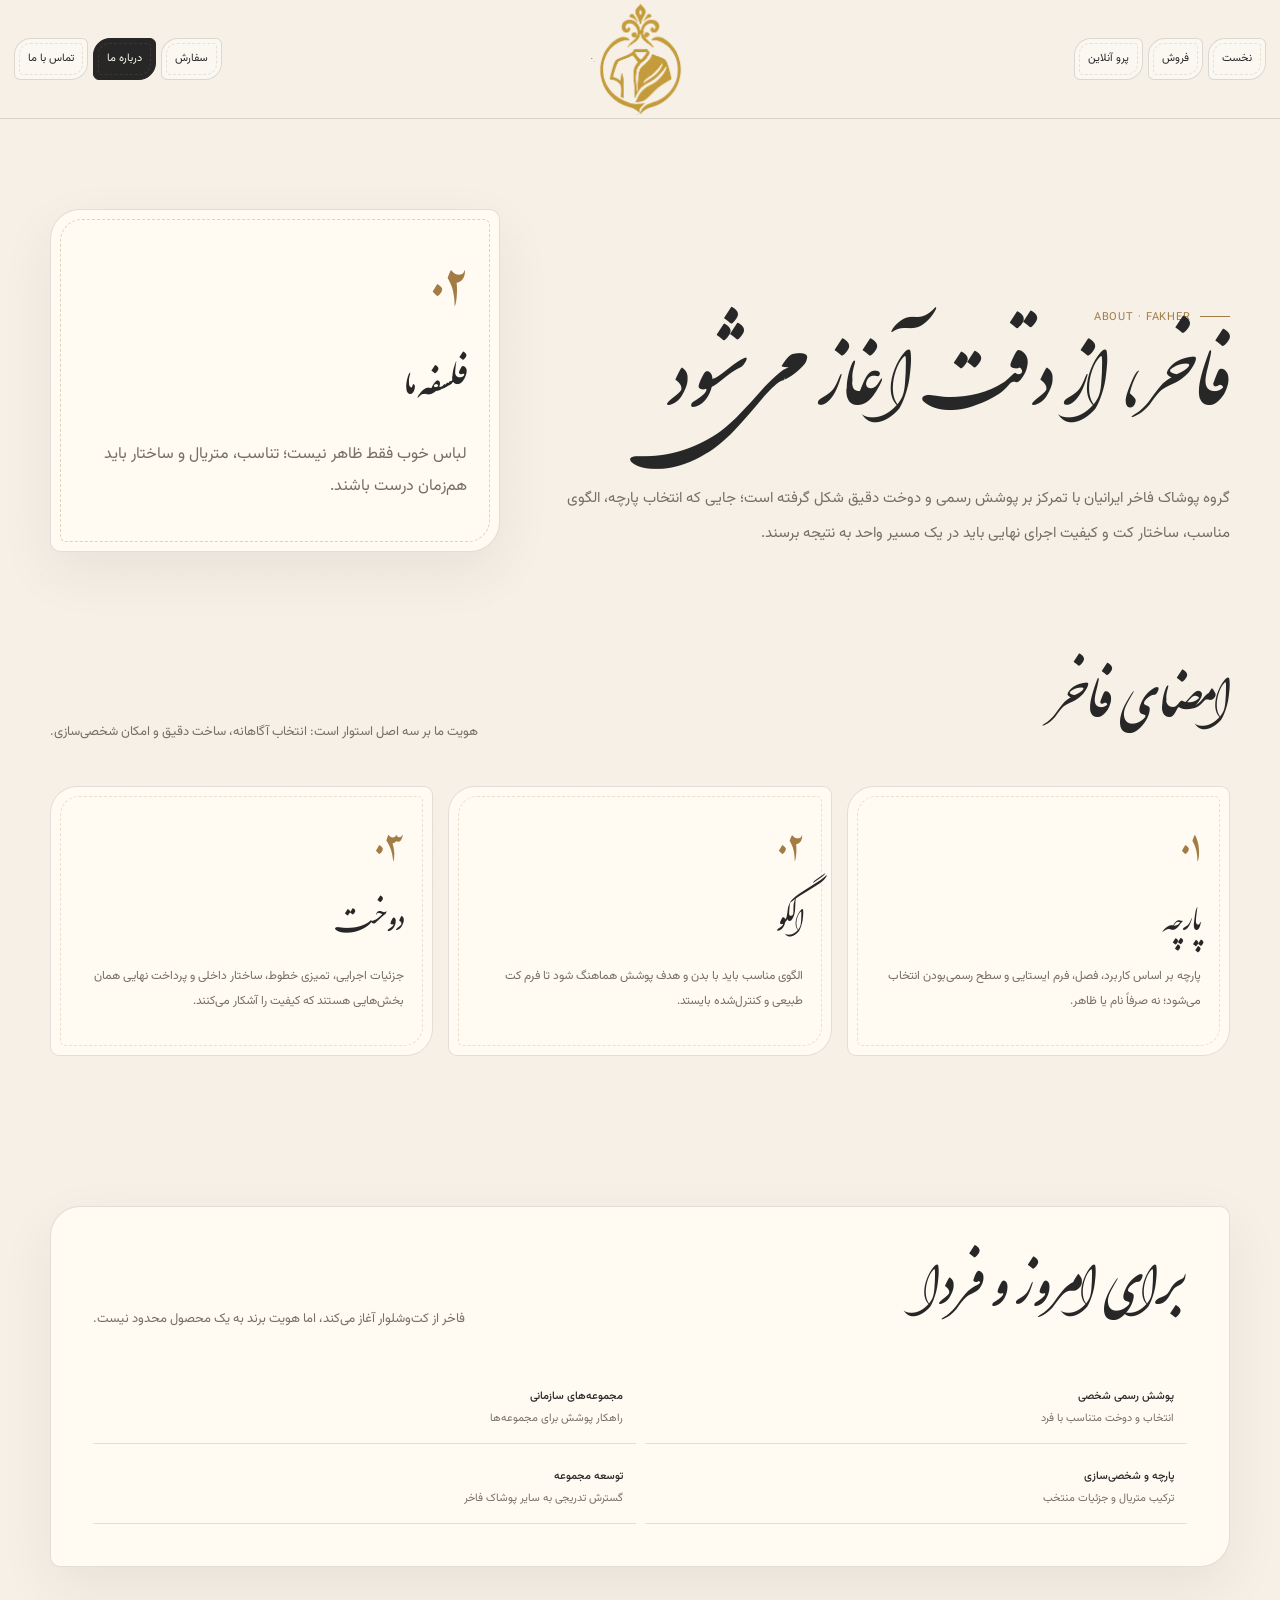
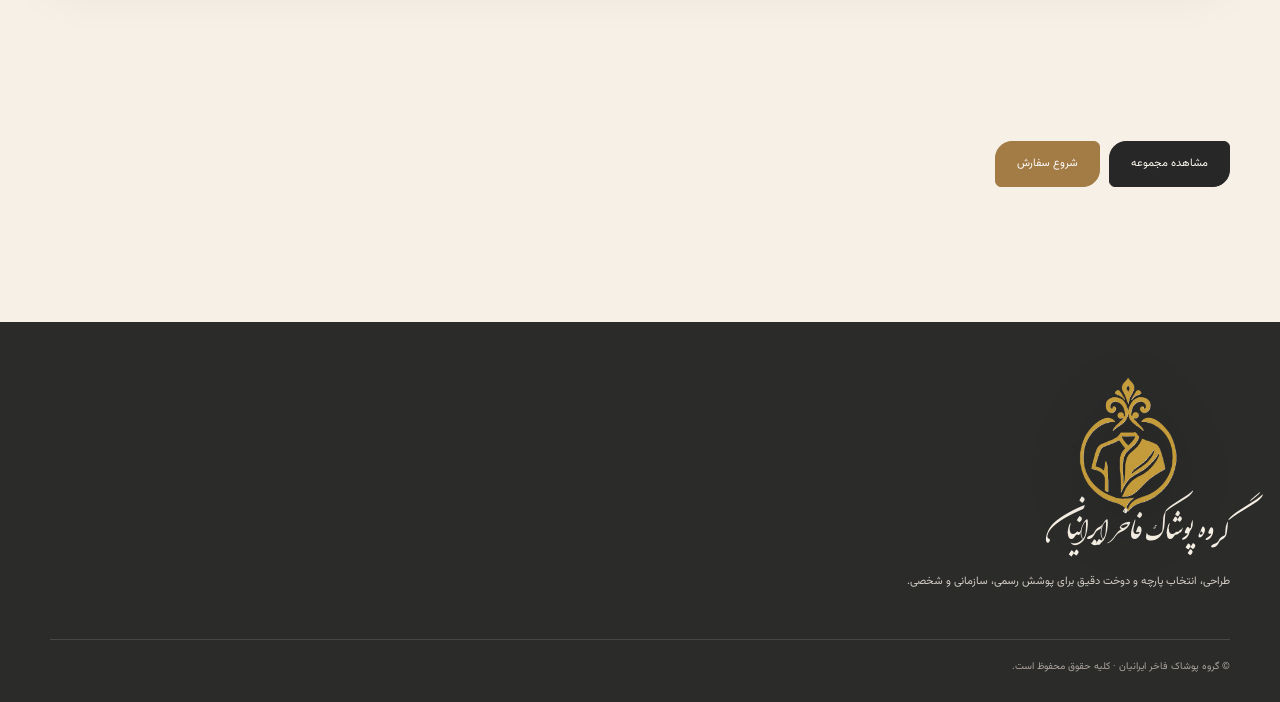
==== pages/about.html @ 5589934a "Add mobile side navigation and simplify about footer" ====
<!doctype html><html lang="fa" dir="rtl"><head><meta charset="utf-8"><meta name="viewport" content="width=device-width,initial-scale=1"><title>درباره ما | گروه پوشاک فاخر ایرانیان</title><link rel="icon" href="../assets/images/logo.png"><link rel="stylesheet" href="../assets/css/site.css"><link rel="stylesheet" href="../assets/css/mobile-nav.css"></head><body><div class="page"><header class="header"><div class="header-inner"><nav class="nav right"><a href="../index.html">نخست</a><a href="sales.html">فروش</a><a href="virtual-fitting.html">پرو آنلاین</a></nav><a class="brand" href="../index.html"><img src="../assets/images/logo.png" alt="گروه پوشاک فاخر ایرانیان"></a><nav class="nav left"><a href="order.html">سفارش</a><a class="active" href="about.html">درباره ما</a><a href="contact.html">تماس با ما</a></nav><button class="mobile-trigger" onclick="toggleDrawer()" aria-label="منوی موبایل" aria-expanded="false"></button></div></header><div class="drawer-backdrop" id="drawerBackdrop" onclick="toggleDrawer(false)"></div><aside class="mobile-drawer" id="mobileDrawer" aria-label="منوی موبایل"><button class="drawer-close" onclick="toggleDrawer(false)" aria-label="بستن">×</button><img class="mobile-drawer-logo" src="../assets/images/logo.png" alt="فاخر"><nav><a href="../index.html">نخست</a><a href="sales.html">فروش</a><a href="virtual-fitting.html">پرو آنلاین</a><a href="order.html">سفارش</a><a class="active" href="about.html">درباره ما</a><a href="contact.html">تماس با ما</a></nav></aside><main class="main"><section class="page-hero"><div><div class="eyebrow">ABOUT · FAKHER</div><h1>فاخر، از دقت آغاز می‌شود</h1><p class="lead">گروه پوشاک فاخر ایرانیان با تمرکز بر پوشش رسمی و دوخت دقیق شکل گرفته است؛ جایی که انتخاب پارچه، الگوی مناسب، ساختار کت و کیفیت اجرای نهایی باید در یک مسیر واحد به نتیجه برسند.</p></div><div class="panel seam" style="padding:32px"><span class="num" style="font-size:58px">۰۲</span><h2 style="font-size:43px">فلسفه ما</h2><p class="muted">لباس خوب فقط ظاهر نیست؛ تناسب، متریال و ساختار باید هم‌زمان درست باشند.</p></div></section><section class="section"><div class="section-head"><h2>امضای فاخر</h2><p>هویت ما بر سه اصل استوار است: انتخاب آگاهانه، ساخت دقیق و امکان شخصی‌سازی.</p></div><div class="grid cards-3"><article class="card"><span class="num">۰۱</span><h3>پارچه</h3><p>پارچه بر اساس کاربرد، فصل، فرم ایستایی و سطح رسمی‌بودن انتخاب می‌شود؛ نه صرفاً نام یا ظاهر.</p></article><article class="card"><span class="num">۰۲</span><h3>الگو</h3><p>الگوی مناسب باید با بدن و هدف پوشش هماهنگ شود تا فرم کت طبیعی و کنترل‌شده بایستد.</p></article><article class="card"><span class="num">۰۳</span><h3>دوخت</h3><p>جزئیات اجرایی، تمیزی خطوط، ساختار داخلی و پرداخت نهایی همان بخش‌هایی هستند که کیفیت را آشکار می‌کنند.</p></article></div></section><section class="section"><div class="panel" style="padding:42px"><div class="section-head"><h2>برای امروز و فردا</h2><p>فاخر از کت‌وشلوار آغاز می‌کند، اما هویت برند به یک محصول محدود نیست.</p></div><div class="check"><div><b>پوشش رسمی شخصی</b><br><span class="muted">انتخاب و دوخت متناسب با فرد</span></div><div><b>مجموعه‌های سازمانی</b><br><span class="muted">راهکار پوشش برای مجموعه‌ها</span></div><div><b>پارچه و شخصی‌سازی</b><br><span class="muted">ترکیب متریال و جزئیات منتخب</span></div><div><b>توسعه مجموعه</b><br><span class="muted">گسترش تدریجی به سایر پوشاک فاخر</span></div></div></div></section><section class="section"><div class="actions"><a class="btn dark" href="sales.html">مشاهده مجموعه</a><a class="btn gold" href="order.html">شروع سفارش</a></div></section></main><footer class="footer"><div class="footer-grid"><div><img src="../assets/images/logo.png" alt="فاخر"><h3>گروه پوشاک فاخر ایرانیان</h3><p>طراحی، انتخاب پارچه و دوخت دقیق برای پوشش رسمی، سازمانی و شخصی.</p></div></div><div class="footer-bottom">© گروه پوشاک فاخر ایرانیان · کلیه حقوق محفوظ است.</div></footer></div><script>function toggleDrawer(force){const d=document.getElementById('mobileDrawer'),b=document.getElementById('drawerBackdrop'),t=document.querySelector('.mobile-trigger');const open=force===undefined?!d.classList.contains('open'):force;d.classList.toggle('open',open);b.classList.toggle('open',open);document.body.classList.toggle('drawer-open',open);t.setAttribute('aria-expanded',open?'true':'false')}</script></body></html>
---- assets/css/site.css ----
@font-face{font-family:Vazir;src:url('../fonts/Vazirmatn-Regular.woff2') format('woff2');font-weight:400;font-display:swap}@font-face{font-family:Vazir;src:url('../fonts/Vazirmatn-Medium.woff2') format('woff2');font-weight:500;font-display:swap}@font-face{font-family:Vazir;src:url('../fonts/Vazirmatn-Bold.woff2') format('woff2');font-weight:700;font-display:swap}@font-face{font-family:Shekasteh;src:url('../fonts/shekasteh v2.001.woff') format('woff');font-weight:400;font-display:swap}@font-face{font-family:Nastaliq;src:url('../fonts/irannastaliq.woff') format('woff');font-weight:400;font-display:swap}:root{--paper:#f6f0e6;--paper2:#fffaf2;--ink:#272727;--muted:#756f66;--gold:#a37b45;--line:#27272722;--dark:#2b2b2a;--shadow:0 20px 55px #27272712}*{box-sizing:border-box}html{scroll-behavior:smooth}body{margin:0;background:var(--paper);color:var(--ink);font-family:Vazir,Tahoma,sans-serif;line-height:2;overflow-x:hidden}a{text-decoration:none;color:inherit}button,input,select,textarea{font:inherit}button{cursor:pointer}img{max-width:100%;display:block}.page{min-height:100vh;position:relative}.page:before{content:'';position:fixed;inset:0;pointer-events:none;opacity:.3;background-image:radial-gradient(#a37b4518 1px,transparent 1px);background-size:28px 28px}.num{font-family:Nastaliq,serif;color:var(--gold);font-weight:400}.script,h1,h2,h3{font-family:Shekasteh,cursive;font-weight:400;line-height:1.5;margin:0}.header{position:sticky;top:0;z-index:50;background:#f6f0e6ed;backdrop-filter:blur(16px);border-bottom:1px solid var(--line)}.header-inner{width:min(1260px,calc(100% - 28px));min-height:118px;margin:auto;display:grid;grid-template-columns:1fr 180px 1fr;align-items:center;gap:14px}.brand{width:180px;height:112px;display:grid;place-items:center;justify-self:center}.brand img{width:182px;height:112px;object-fit:contain}.nav{display:flex;gap:5px;align-items:center}.nav.right{justify-content:flex-start}.nav.left{justify-content:flex-end}.nav a{position:relative;padding:9px 13px;border:1px solid #27272725;border-radius:17px 6px 17px 6px;background:#fff7;font-size:11px;white-space:nowrap;transition:.25s}.nav a:before{content:'';position:absolute;inset:4px;border:1px dashed #a37b4530;border-radius:11px 4px 11px 4px;pointer-events:none}.nav a:hover,.nav a.active{background:var(--ink);color:#fffaf2;border-color:var(--ink)}.mobile-trigger{display:none}.main{width:min(1180px,calc(100% - 32px));margin:auto}.page-hero{padding:90px 0 55px;display:grid;grid-template-columns:1.2fr .8fr;gap:55px;align-items:end}.page-hero h1{font-size:clamp(58px,7vw,96px)}.lead{max-width:760px;color:var(--muted);font-size:15px;line-height:2.35;margin:18px 0 0}.eyebrow{font-size:11px;color:var(--gold);letter-spacing:.08em}.eyebrow:before{content:'';display:inline-block;width:30px;border-top:1px solid var(--gold);vertical-align:middle;margin-left:9px}.panel{background:var(--paper2);border:1px solid var(--line);border-radius:30px 10px 30px 10px;box-shadow:var(--shadow)}.seam{position:relative}.seam:after{content:'';position:absolute;inset:9px;border:1px dashed #a37b4550;border-radius:22px 6px 22px 6px;pointer-events:none}.section{padding:55px 0 95px}.section-head{display:flex;justify-content:space-between;align-items:end;gap:30px;margin-bottom:28px}.section-head h2{font-size:clamp(48px,5vw,70px)}.section-head p{max-width:560px;color:var(--muted);font-size:13px}.btn{display:inline-flex;align-items:center;justify-content:center;min-height:46px;padding:0 21px;border:1px solid var(--ink);border-radius:17px 6px 17px 6px;font-size:11px;transition:.25s}.btn:hover{transform:translateY(-2px)}.btn.dark{background:var(--ink);color:#fffaf2}.btn.gold{background:var(--gold);border-color:var(--gold);color:#fff}.actions{display:flex;gap:9px;flex-wrap:wrap;margin-top:24px}.grid{display:grid;gap:15px}.cards-3{grid-template-columns:repeat(3,1fr)}.cards-4{grid-template-columns:repeat(4,1fr)}.card{padding:28px;background:var(--paper2);border:1px solid var(--line);border-radius:27px 9px 27px 9px;position:relative}.card:after{content:'';position:absolute;inset:9px;border:1px dashed #a37b4535;border-radius:19px 5px 19px 5px;pointer-events:none}.card>*{position:relative;z-index:1}.card .num{font-size:42px}.card h3{font-size:34px;margin:2px 0 8px}.card p{font-size:12px;color:var(--muted);line-height:2.15}.price{font-family:Nastaliq,serif;color:var(--gold);font-size:29px}.product-visual{height:260px;border-radius:25px 8px 25px 8px;background:linear-gradient(145deg,#3d3e3d,#191a1a 58%,#696057);position:relative;overflow:hidden;margin-bottom:18px}.product-visual:before{content:'';position:absolute;width:48%;height:76%;left:25%;top:10%;background:linear-gradient(145deg,#232425,#575757);clip-path:polygon(24% 0,76% 0,100% 23%,82% 100%,18% 100%,0 23%);box-shadow:18px 20px 30px #0004}.product-visual:after{content:'FAKHER';position:absolute;left:0;right:0;bottom:18px;text-align:center;color:#c6a87880;font-size:10px;letter-spacing:.35em}.product-tag{font-size:10px;color:var(--gold);margin-bottom:4px}.split{display:grid;grid-template-columns:1fr 1fr;gap:18px}.form{padding:30px}.field{display:flex;flex-direction:column;gap:6px;margin-bottom:14px}.field label{font-size:11px;color:var(--muted)}.field input,.field select,.field textarea{width:100%;padding:12px 14px;border:1px solid var(--line);background:#fffaf2;border-radius:14px 5px 14px 5px;outline:0}.field textarea{min-height:120px;resize:vertical}.result{padding:30px;min-height:300px;display:flex;align-items:center;justify-content:center;text-align:center;background:#e9dfd0}.notice{font-size:11px;color:var(--muted);padding:15px 17px;border-right:2px solid var(--gold);background:#a37b450b}.footer{margin-top:40px;background:var(--dark);color:#f7f0e5;padding:55px 0 25px}.footer-grid{width:min(1180px,calc(100% - 32px));margin:auto;display:grid;grid-template-columns:1.2fr .8fr .9fr;gap:45px}.footer img{width:165px;height:108px;object-fit:contain}.footer h3{font-size:32px;margin:0 0 10px}.footer p,.footer a{font-size:11px;color:#d3cdc4}.footer-links{display:grid;grid-template-columns:1fr 1fr;gap:7px}.footer-bottom{width:min(1180px,calc(100% - 32px));margin:35px auto 0;padding-top:17px;border-top:1px solid #fff2;font-size:10px;color:#aaa39b}.muted{color:var(--muted)}.check{display:grid;grid-template-columns:repeat(2,1fr);gap:9px}.check div{padding:13px;border-bottom:1px solid var(--line);font-size:11px}.check b{font-weight:500}.hidden{display:none!important}@media(max-width:900px){.header-inner{grid-template-columns:1fr 150px 1fr;min-height:100px}.brand{width:150px;height:94px}.brand img{width:166px;height:102px}.nav a{padding:8px 9px;font-size:10px}.page-hero{grid-template-columns:1fr;gap:20px;padding-top:65px}.cards-4{grid-template-columns:repeat(2,1fr)}.footer-grid{grid-template-columns:1fr 1fr}.split{grid-template-columns:1fr}}@media(max-width:680px){.header-inner{display:flex;justify-content:center;min-height:92px;position:relative}.brand img{width:150px;height:94px}.nav{display:none}.mobile-trigger{display:grid;place-items:center;position:absolute;right:0;top:28px;width:42px;height:42px;border:1px solid var(--line);border-radius:14px;background:#fff8;font-size:18px}.page-hero h1{font-size:58px}.section{padding:35px 0 70px}.section-head{display:block}.section-head h2{margin-bottom:10px}.cards-3,.cards-4{grid-template-columns:1fr}.footer-grid{grid-template-columns:1fr;gap:28px}.footer-links{grid-template-columns:1fr 1fr}.actions .btn{flex:1}.main{width:min(100% - 22px,1180px)}}
---- assets/css/mobile-nav.css ----
@media(max-width:680px){.header-inner{min-height:92px}.mobile-trigger{display:grid!important;place-items:center;position:absolute;right:0;top:25px;width:44px;height:44px;border:1px solid #27272728;border-radius:15px;background:#fff9;color:#272727;font-size:0;z-index:70;box-shadow:0 8px 24px #27272712}.mobile-trigger:before{content:'☰';font-size:20px}.mobile-trigger[aria-expanded='true']:before{content:'×';font-size:25px}.mobile-drawer{display:flex;position:fixed;top:0;right:0;bottom:0;width:min(330px,88vw);z-index:100;transform:translateX(105%);transition:transform .35s ease;background:#f7f1e7f7;backdrop-filter:blur(22px);box-shadow:-18px 0 50px #27272725;padding:28px 22px;flex-direction:column;overflow:auto}.mobile-drawer.open{transform:translateX(0)}.mobile-drawer:before{content:'';position:absolute;inset:14px;border:1px solid #a37b4530;border-radius:26px 8px 26px 8px;pointer-events:none}.mobile-drawer-logo{width:145px;height:92px;object-fit:contain;margin:8px auto 22px;position:relative;z-index:1;filter:drop-shadow(0 12px 22px #27272718)}.mobile-drawer nav{display:grid;gap:8px;position:relative;z-index:1}.mobile-drawer nav a{display:flex;align-items:center;min-height:52px;padding:0 18px;border:1px solid #27272718;border-radius:17px 6px 17px 6px;background:#fff8;font-size:13px;transition:.25s}.mobile-drawer nav a:hover,.mobile-drawer nav a.active{background:#272727;color:#fffaf2;border-color:#272727}.drawer-close{align-self:flex-start;width:40px;height:40px;border:1px solid #27272720;border-radius:13px;background:#fff9;font-size:23px;position:relative;z-index:2}.drawer-backdrop{display:block;position:fixed;inset:0;background:#17171755;backdrop-filter:blur(2px);opacity:0;visibility:hidden;transition:.3s;z-index:90}.drawer-backdrop.open{opacity:1;visibility:visible}body.drawer-open{overflow:hidden}.footer{padding-bottom:22px}.footer-grid{grid-template-columns:1fr!important}.footer-grid>div:nth-child(n+2){display:none!important}.footer-grid>div:first-child{text-align:center}.footer-grid>div:first-child img{margin:0 auto 12px;width:190px;height:125px}.footer-grid>div:first-child h3{font-size:30px}.footer-grid>div:first-child p{max-width:430px;margin:0 auto}.footer-bottom{text-align:center;margin-top:24px}}
@media(min-width:681px){.mobile-drawer,.drawer-backdrop{display:none!important}}
.footer-grid>div:nth-child(n+2){display:none}.footer-grid{grid-template-columns:1fr 0 0}.footer-grid>div:first-child{max-width:620px}.footer-grid>div:first-child img{width:205px;height:135px;object-fit:contain;filter:drop-shadow(0 16px 30px #00000038);transition:transform .35s ease,filter .35s ease}.footer-grid>div:first-child img:hover{transform:translateY(-5px) scale(1.025);filter:drop-shadow(0 22px 38px #00000055)}
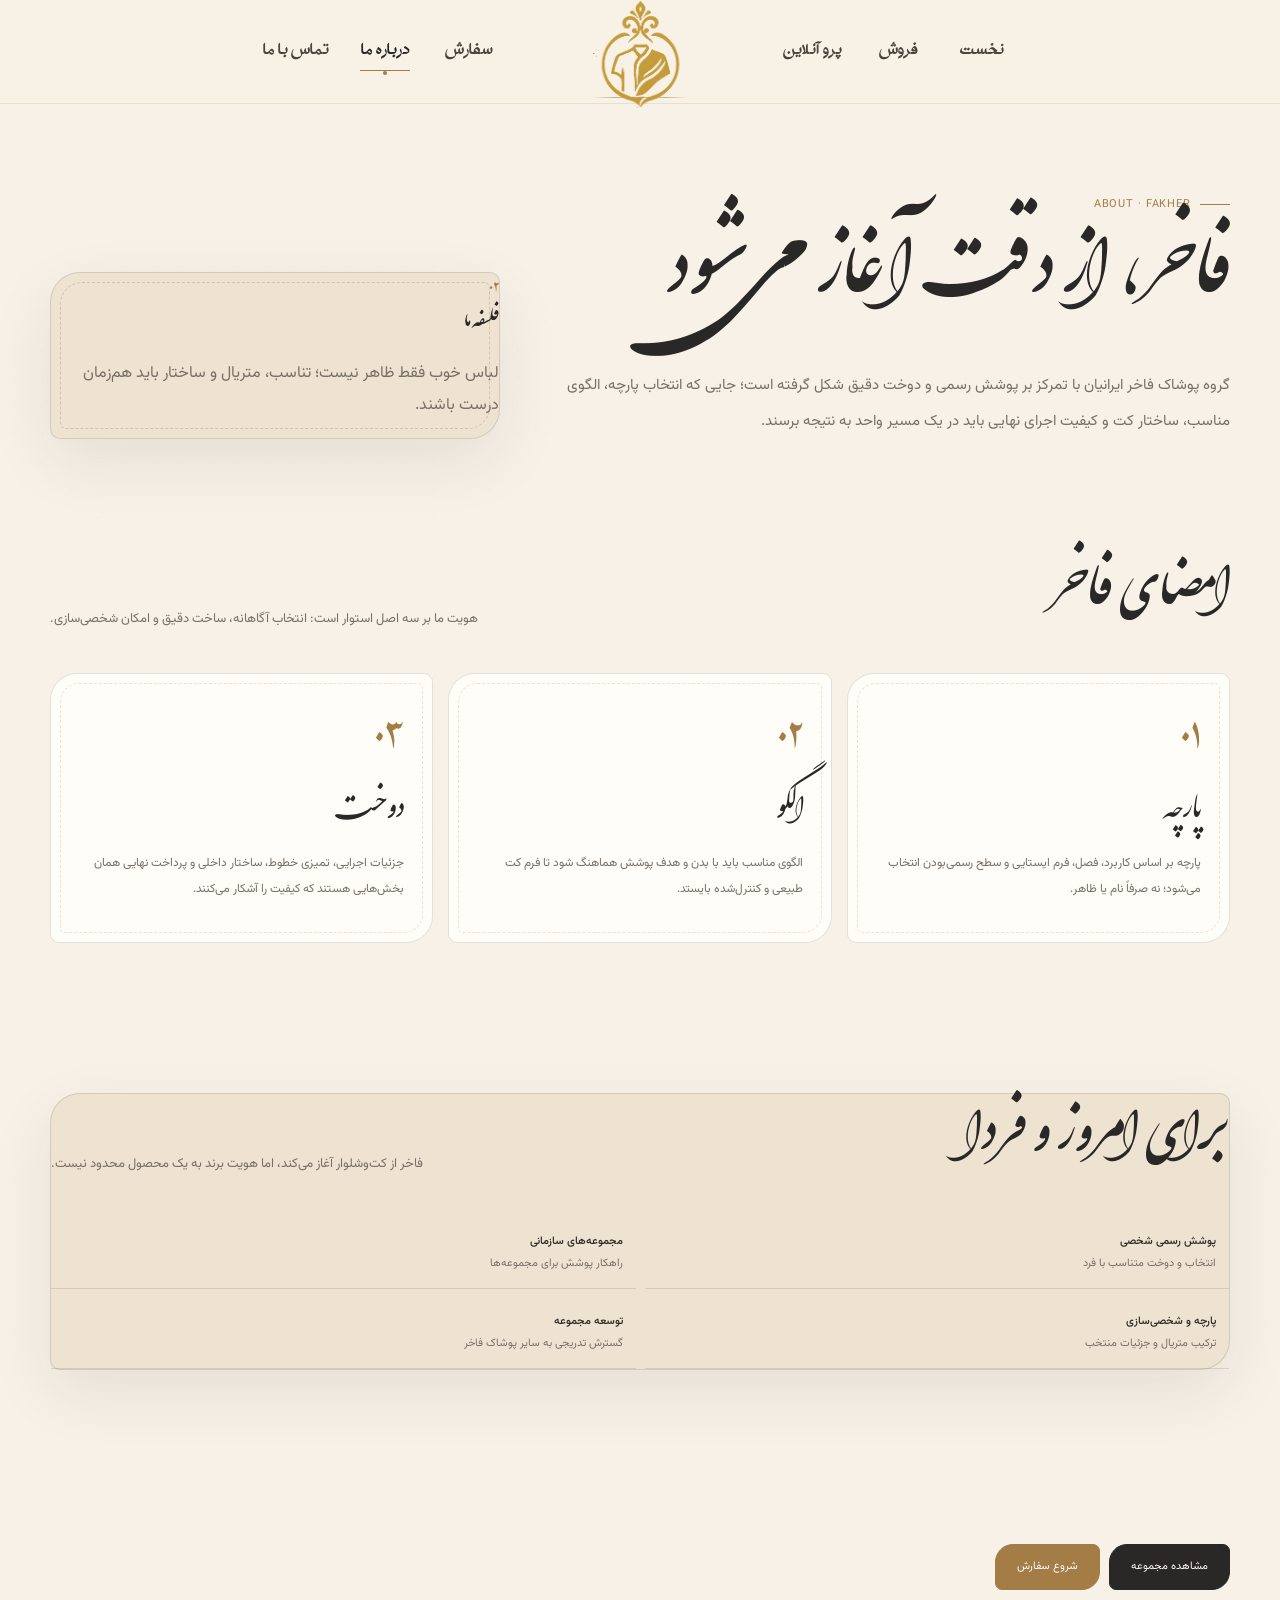
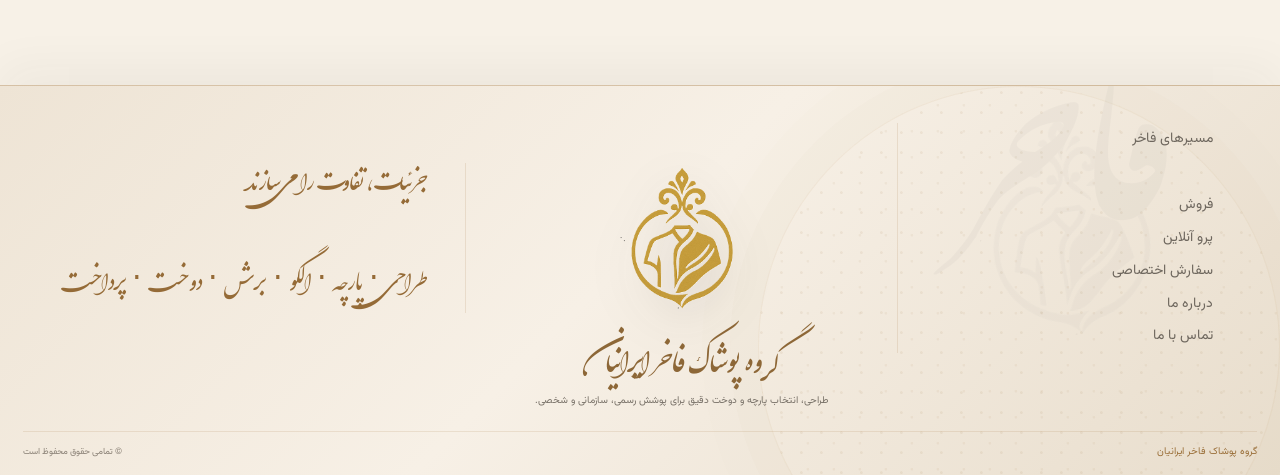
==== commit 8b9147a0: "Load centralized shared shell on about page" ====
--- a/pages/about.html
+++ b/pages/about.html
@@ -1 +1 @@
-<!doctype html><html lang="fa" dir="rtl"><head><meta charset="utf-8"><meta name="viewport" content="width=device-width,initial-scale=1"><title>درباره ما | گروه پوشاک فاخر ایرانیان</title><link rel="icon" href="../assets/images/logo.png"><link rel="stylesheet" href="../assets/css/site.css"><link rel="stylesheet" href="../assets/css/mobile-nav.css"></head><body><div class="page"><header class="header"><div class="header-inner"><nav class="nav right"><a href="../index.html">نخست</a><a href="sales.html">فروش</a><a href="virtual-fitting.html">پرو آنلاین</a></nav><a class="brand" href="../index.html"><img src="../assets/images/logo.png" alt="گروه پوشاک فاخر ایرانیان"></a><nav class="nav left"><a href="order.html">سفارش</a><a class="active" href="about.html">درباره ما</a><a href="contact.html">تماس با ما</a></nav><button class="mobile-trigger" onclick="toggleDrawer()" aria-label="منوی موبایل" aria-expanded="false"></button></div></header><div class="drawer-backdrop" id="drawerBackdrop" onclick="toggleDrawer(false)"></div><aside class="mobile-drawer" id="mobileDrawer" aria-label="منوی موبایل"><button class="drawer-close" onclick="toggleDrawer(false)" aria-label="بستن">×</button><img class="mobile-drawer-logo" src="../assets/images/logo.png" alt="فاخر"><nav><a href="../index.html">نخست</a><a href="sales.html">فروش</a><a href="virtual-fitting.html">پرو آنلاین</a><a href="order.html">سفارش</a><a class="active" href="about.html">درباره ما</a><a href="contact.html">تماس با ما</a></nav></aside><main class="main"><section class="page-hero"><div><div class="eyebrow">ABOUT · FAKHER</div><h1>فاخر، از دقت آغاز می‌شود</h1><p class="lead">گروه پوشاک فاخر ایرانیان با تمرکز بر پوشش رسمی و دوخت دقیق شکل گرفته است؛ جایی که انتخاب پارچه، الگوی مناسب، ساختار کت و کیفیت اجرای نهایی باید در یک مسیر واحد به نتیجه برسند.</p></div><div class="panel seam" style="padding:32px"><span class="num" style="font-size:58px">۰۲</span><h2 style="font-size:43px">فلسفه ما</h2><p class="muted">لباس خوب فقط ظاهر نیست؛ تناسب، متریال و ساختار باید هم‌زمان درست باشند.</p></div></section><section class="section"><div class="section-head"><h2>امضای فاخر</h2><p>هویت ما بر سه اصل استوار است: انتخاب آگاهانه، ساخت دقیق و امکان شخصی‌سازی.</p></div><div class="grid cards-3"><article class="card"><span class="num">۰۱</span><h3>پارچه</h3><p>پارچه بر اساس کاربرد، فصل، فرم ایستایی و سطح رسمی‌بودن انتخاب می‌شود؛ نه صرفاً نام یا ظاهر.</p></article><article class="card"><span class="num">۰۲</span><h3>الگو</h3><p>الگوی مناسب باید با بدن و هدف پوشش هماهنگ شود تا فرم کت طبیعی و کنترل‌شده بایستد.</p></article><article class="card"><span class="num">۰۳</span><h3>دوخت</h3><p>جزئیات اجرایی، تمیزی خطوط، ساختار داخلی و پرداخت نهایی همان بخش‌هایی هستند که کیفیت را آشکار می‌کنند.</p></article></div></section><section class="section"><div class="panel" style="padding:42px"><div class="section-head"><h2>برای امروز و فردا</h2><p>فاخر از کت‌وشلوار آغاز می‌کند، اما هویت برند به یک محصول محدود نیست.</p></div><div class="check"><div><b>پوشش رسمی شخصی</b><br><span class="muted">انتخاب و دوخت متناسب با فرد</span></div><div><b>مجموعه‌های سازمانی</b><br><span class="muted">راهکار پوشش برای مجموعه‌ها</span></div><div><b>پارچه و شخصی‌سازی</b><br><span class="muted">ترکیب متریال و جزئیات منتخب</span></div><div><b>توسعه مجموعه</b><br><span class="muted">گسترش تدریجی به سایر پوشاک فاخر</span></div></div></div></section><section class="section"><div class="actions"><a class="btn dark" href="sales.html">مشاهده مجموعه</a><a class="btn gold" href="order.html">شروع سفارش</a></div></section></main><footer class="footer"><div class="footer-grid"><div><img src="../assets/images/logo.png" alt="فاخر"><h3>گروه پوشاک فاخر ایرانیان</h3><p>طراحی، انتخاب پارچه و دوخت دقیق برای پوشش رسمی، سازمانی و شخصی.</p></div></div><div class="footer-bottom">© گروه پوشاک فاخر ایرانیان · کلیه حقوق محفوظ است.</div></footer></div><script>function toggleDrawer(force){const d=document.getElementById('mobileDrawer'),b=document.getElementById('drawerBackdrop'),t=document.querySelector('.mobile-trigger');const open=force===undefined?!d.classList.contains('open'):force;d.classList.toggle('open',open);b.classList.toggle('open',open);document.body.classList.toggle('drawer-open',open);t.setAttribute('aria-expanded',open?'true':'false')}</script></body></html>+<!doctype html><html lang="fa" dir="rtl"><head><meta charset="utf-8"><meta name="viewport" content="width=device-width,initial-scale=1"><title>درباره ما | گروه پوشاک فاخر ایرانیان</title><link rel="icon" href="../assets/images/logo.png"><link rel="stylesheet" href="../assets/css/site.css"><link rel="stylesheet" href="../assets/css/mobile-nav.css"></head><body><div class="page"><main class="main"><section class="page-hero"><div><div class="eyebrow">ABOUT · FAKHER</div><h1>فاخر، از دقت آغاز می‌شود</h1><p class="lead">گروه پوشاک فاخر ایرانیان با تمرکز بر پوشش رسمی و دوخت دقیق شکل گرفته است؛ جایی که انتخاب پارچه، الگوی مناسب، ساختار کت و کیفیت اجرای نهایی باید در یک مسیر واحد به نتیجه برسند.</p></div><div class="panel seam"><span class="num">۰۲</span><h2>فلسفه ما</h2><p class="muted">لباس خوب فقط ظاهر نیست؛ تناسب، متریال و ساختار باید هم‌زمان درست باشند.</p></div></section><section class="section"><div class="section-head"><h2>امضای فاخر</h2><p>هویت ما بر سه اصل استوار است: انتخاب آگاهانه، ساخت دقیق و امکان شخصی‌سازی.</p></div><div class="grid cards-3"><article class="card"><span class="num">۰۱</span><h3>پارچه</h3><p>پارچه بر اساس کاربرد، فصل، فرم ایستایی و سطح رسمی‌بودن انتخاب می‌شود؛ نه صرفاً نام یا ظاهر.</p></article><article class="card"><span class="num">۰۲</span><h3>الگو</h3><p>الگوی مناسب باید با بدن و هدف پوشش هماهنگ شود تا فرم کت طبیعی و کنترل‌شده بایستد.</p></article><article class="card"><span class="num">۰۳</span><h3>دوخت</h3><p>جزئیات اجرایی، تمیزی خطوط، ساختار داخلی و پرداخت نهایی همان بخش‌هایی هستند که کیفیت را آشکار می‌کنند.</p></article></div></section><section class="section"><div class="panel"><div class="section-head"><h2>برای امروز و فردا</h2><p>فاخر از کت‌وشلوار آغاز می‌کند، اما هویت برند به یک محصول محدود نیست.</p></div><div class="check"><div><b>پوشش رسمی شخصی</b><br><span class="muted">انتخاب و دوخت متناسب با فرد</span></div><div><b>مجموعه‌های سازمانی</b><br><span class="muted">راهکار پوشش برای مجموعه‌ها</span></div><div><b>پارچه و شخصی‌سازی</b><br><span class="muted">ترکیب متریال و جزئیات منتخب</span></div><div><b>توسعه مجموعه</b><br><span class="muted">گسترش تدریجی به سایر پوشاک فاخر</span></div></div></div></section><section class="section"><div class="actions"><a class="btn dark" href="sales.html">مشاهده مجموعه</a><a class="btn gold" href="order.html">شروع سفارش</a></div></section></main></div><script src="../assets/js/shell.js"></script></body></html>
--- a/assets/css/site.css
+++ b/assets/css/site.css
@@ -1 +1 @@
-@font-face{font-family:Vazir;src:url('../fonts/Vazirmatn-Regular.woff2') format('woff2');font-weight:400;font-display:swap}@font-face{font-family:Vazir;src:url('../fonts/Vazirmatn-Medium.woff2') format('woff2');font-weight:500;font-display:swap}@font-face{font-family:Vazir;src:url('../fonts/Vazirmatn-Bold.woff2') format('woff2');font-weight:700;font-display:swap}@font-face{font-family:Shekasteh;src:url('../fonts/shekasteh v2.001.woff') format('woff');font-weight:400;font-display:swap}@font-face{font-family:Nastaliq;src:url('../fonts/irannastaliq.woff') format('woff');font-weight:400;font-display:swap}:root{--paper:#f6f0e6;--paper2:#fffaf2;--ink:#272727;--muted:#756f66;--gold:#a37b45;--line:#27272722;--dark:#2b2b2a;--shadow:0 20px 55px #27272712}*{box-sizing:border-box}html{scroll-behavior:smooth}body{margin:0;background:var(--paper);color:var(--ink);font-family:Vazir,Tahoma,sans-serif;line-height:2;overflow-x:hidden}a{text-decoration:none;color:inherit}button,input,select,textarea{font:inherit}button{cursor:pointer}img{max-width:100%;display:block}.page{min-height:100vh;position:relative}.page:before{content:'';position:fixed;inset:0;pointer-events:none;opacity:.3;background-image:radial-gradient(#a37b4518 1px,transparent 1px);background-size:28px 28px}.num{font-family:Nastaliq,serif;color:var(--gold);font-weight:400}.script,h1,h2,h3{font-family:Shekasteh,cursive;font-weight:400;line-height:1.5;margin:0}.header{position:sticky;top:0;z-index:50;background:#f6f0e6ed;backdrop-filter:blur(16px);border-bottom:1px solid var(--line)}.header-inner{width:min(1260px,calc(100% - 28px));min-height:118px;margin:auto;display:grid;grid-template-columns:1fr 180px 1fr;align-items:center;gap:14px}.brand{width:180px;height:112px;display:grid;place-items:center;justify-self:center}.brand img{width:182px;height:112px;object-fit:contain}.nav{display:flex;gap:5px;align-items:center}.nav.right{justify-content:flex-start}.nav.left{justify-content:flex-end}.nav a{position:relative;padding:9px 13px;border:1px solid #27272725;border-radius:17px 6px 17px 6px;background:#fff7;font-size:11px;white-space:nowrap;transition:.25s}.nav a:before{content:'';position:absolute;inset:4px;border:1px dashed #a37b4530;border-radius:11px 4px 11px 4px;pointer-events:none}.nav a:hover,.nav a.active{background:var(--ink);color:#fffaf2;border-color:var(--ink)}.mobile-trigger{display:none}.main{width:min(1180px,calc(100% - 32px));margin:auto}.page-hero{padding:90px 0 55px;display:grid;grid-template-columns:1.2fr .8fr;gap:55px;align-items:end}.page-hero h1{font-size:clamp(58px,7vw,96px)}.lead{max-width:760px;color:var(--muted);font-size:15px;line-height:2.35;margin:18px 0 0}.eyebrow{font-size:11px;color:var(--gold);letter-spacing:.08em}.eyebrow:before{content:'';display:inline-block;width:30px;border-top:1px solid var(--gold);vertical-align:middle;margin-left:9px}.panel{background:var(--paper2);border:1px solid var(--line);border-radius:30px 10px 30px 10px;box-shadow:var(--shadow)}.seam{position:relative}.seam:after{content:'';position:absolute;inset:9px;border:1px dashed #a37b4550;border-radius:22px 6px 22px 6px;pointer-events:none}.section{padding:55px 0 95px}.section-head{display:flex;justify-content:space-between;align-items:end;gap:30px;margin-bottom:28px}.section-head h2{font-size:clamp(48px,5vw,70px)}.section-head p{max-width:560px;color:var(--muted);font-size:13px}.btn{display:inline-flex;align-items:center;justify-content:center;min-height:46px;padding:0 21px;border:1px solid var(--ink);border-radius:17px 6px 17px 6px;font-size:11px;transition:.25s}.btn:hover{transform:translateY(-2px)}.btn.dark{background:var(--ink);color:#fffaf2}.btn.gold{background:var(--gold);border-color:var(--gold);color:#fff}.actions{display:flex;gap:9px;flex-wrap:wrap;margin-top:24px}.grid{display:grid;gap:15px}.cards-3{grid-template-columns:repeat(3,1fr)}.cards-4{grid-template-columns:repeat(4,1fr)}.card{padding:28px;background:var(--paper2);border:1px solid var(--line);border-radius:27px 9px 27px 9px;position:relative}.card:after{content:'';position:absolute;inset:9px;border:1px dashed #a37b4535;border-radius:19px 5px 19px 5px;pointer-events:none}.card>*{position:relative;z-index:1}.card .num{font-size:42px}.card h3{font-size:34px;margin:2px 0 8px}.card p{font-size:12px;color:var(--muted);line-height:2.15}.price{font-family:Nastaliq,serif;color:var(--gold);font-size:29px}.product-visual{height:260px;border-radius:25px 8px 25px 8px;background:linear-gradient(145deg,#3d3e3d,#191a1a 58%,#696057);position:relative;overflow:hidden;margin-bottom:18px}.product-visual:before{content:'';position:absolute;width:48%;height:76%;left:25%;top:10%;background:linear-gradient(145deg,#232425,#575757);clip-path:polygon(24% 0,76% 0,100% 23%,82% 100%,18% 100%,0 23%);box-shadow:18px 20px 30px #0004}.product-visual:after{content:'FAKHER';position:absolute;left:0;right:0;bottom:18px;text-align:center;color:#c6a87880;font-size:10px;letter-spacing:.35em}.product-tag{font-size:10px;color:var(--gold);margin-bottom:4px}.split{display:grid;grid-template-columns:1fr 1fr;gap:18px}.form{padding:30px}.field{display:flex;flex-direction:column;gap:6px;margin-bottom:14px}.field label{font-size:11px;color:var(--muted)}.field input,.field select,.field textarea{width:100%;padding:12px 14px;border:1px solid var(--line);background:#fffaf2;border-radius:14px 5px 14px 5px;outline:0}.field textarea{min-height:120px;resize:vertical}.result{padding:30px;min-height:300px;display:flex;align-items:center;justify-content:center;text-align:center;background:#e9dfd0}.notice{font-size:11px;color:var(--muted);padding:15px 17px;border-right:2px solid var(--gold);background:#a37b450b}.footer{margin-top:40px;background:var(--dark);color:#f7f0e5;padding:55px 0 25px}.footer-grid{width:min(1180px,calc(100% - 32px));margin:auto;display:grid;grid-template-columns:1.2fr .8fr .9fr;gap:45px}.footer img{width:165px;height:108px;object-fit:contain}.footer h3{font-size:32px;margin:0 0 10px}.footer p,.footer a{font-size:11px;color:#d3cdc4}.footer-links{display:grid;grid-template-columns:1fr 1fr;gap:7px}.footer-bottom{width:min(1180px,calc(100% - 32px));margin:35px auto 0;padding-top:17px;border-top:1px solid #fff2;font-size:10px;color:#aaa39b}.muted{color:var(--muted)}.check{display:grid;grid-template-columns:repeat(2,1fr);gap:9px}.check div{padding:13px;border-bottom:1px solid var(--line);font-size:11px}.check b{font-weight:500}.hidden{display:none!important}@media(max-width:900px){.header-inner{grid-template-columns:1fr 150px 1fr;min-height:100px}.brand{width:150px;height:94px}.brand img{width:166px;height:102px}.nav a{padding:8px 9px;font-size:10px}.page-hero{grid-template-columns:1fr;gap:20px;padding-top:65px}.cards-4{grid-template-columns:repeat(2,1fr)}.footer-grid{grid-template-columns:1fr 1fr}.split{grid-template-columns:1fr}}@media(max-width:680px){.header-inner{display:flex;justify-content:center;min-height:92px;position:relative}.brand img{width:150px;height:94px}.nav{display:none}.mobile-trigger{display:grid;place-items:center;position:absolute;right:0;top:28px;width:42px;height:42px;border:1px solid var(--line);border-radius:14px;background:#fff8;font-size:18px}.page-hero h1{font-size:58px}.section{padding:35px 0 70px}.section-head{display:block}.section-head h2{margin-bottom:10px}.cards-3,.cards-4{grid-template-columns:1fr}.footer-grid{grid-template-columns:1fr;gap:28px}.footer-links{grid-template-columns:1fr 1fr}.actions .btn{flex:1}.main{width:min(100% - 22px,1180px)}}+@font-face{font-family:Vazir;src:url('../fonts/Vazirmatn-Regular.woff2') format('woff2');font-weight:400;font-display:swap}@font-face{font-family:Vazir;src:url('../fonts/Vazirmatn-Medium.woff2') format('woff2');font-weight:500;font-display:swap}@font-face{font-family:Vazir;src:url('../fonts/Vazirmatn-Bold.woff2') format('woff2');font-weight:700;font-display:swap}@font-face{font-family:Shekasteh;src:url('../fonts/shekasteh v2.001.woff') format('woff');font-weight:400;font-display:swap}@font-face{font-family:Nastaliq;src:url('../fonts/irannastaliq.woff') format('woff');font-weight:400;font-display:swap}:root{--paper:#f7f1e7;--paper2:#eee3d1;--cream:#fffdf8;--ink:#292827;--muted:#777066;--gold:#a47c45;--gold2:#c6a878;--line:#29282722;--dark:#292a2a;--shadow:0 22px 65px #29282716}*{box-sizing:border-box}html{scroll-behavior:smooth}body{margin:0;background:var(--paper);color:var(--ink);font-family:Vazir,Tahoma,sans-serif;line-height:2;overflow-x:hidden}a{text-decoration:none;color:inherit}button,input,select,textarea{font:inherit}button{cursor:pointer}img{max-width:100%;display:block}.page{min-height:100vh;position:relative}.page:before{content:'';position:fixed;inset:0;pointer-events:none;opacity:.3;background-image:radial-gradient(#a37b4518 1px,transparent 1px);background-size:28px 28px}.num{font-family:Nastaliq,serif;color:var(--gold);font-weight:400}.script,h1,h2,h3{font-family:Shekasteh,cursive;font-weight:400;line-height:1.5;margin:0}.header{position:sticky;top:0;z-index:60;height:104px;background:#f7f1e7ee;backdrop-filter:blur(18px);border-bottom:1px solid var(--line);transition:.3s}.header.scrolled{height:84px}.header-inner{width:min(1240px,calc(100% - 34px));height:100%;margin:auto;display:grid;grid-template-columns:1fr 184px 1fr;gap:20px;align-items:center}.brand{width:174px;height:104px;justify-self:center;display:grid;place-items:center}.brand img{width:170px;height:106px;object-fit:contain}.nav{display:flex;align-items:center;gap:2px}.nav.right{justify-content:flex-start}.nav.left{justify-content:flex-end}.nav a{height:46px;padding:0 15px;display:flex;align-items:center;justify-content:center;font-size:11px;white-space:nowrap;position:relative;color:#4a4640;transition:.25s}.nav a:before{content:'';position:absolute;right:15px;left:15px;bottom:6px;height:1px;background:var(--gold);transform:scaleX(0);transition:.25s}.nav a:after{content:'';position:absolute;right:50%;bottom:2px;width:3px;height:3px;border-radius:50%;background:var(--gold);opacity:0;transform:translateX(50%);transition:.25s}.nav a:hover,.nav a.active{color:var(--ink)}.nav a:hover:before,.nav a.active:before{transform:scaleX(1)}.nav a:hover:after,.nav a.active:after{opacity:1}.mobile-trigger{display:none}.main{width:min(1180px,calc(100% - 32px));margin:auto}.page-hero{padding:90px 0 55px;display:grid;grid-template-columns:1.2fr .8fr;gap:55px;align-items:end}.page-hero h1{font-size:clamp(58px,7vw,96px)}.lead{max-width:760px;color:var(--muted);font-size:15px;line-height:2.35;margin:18px 0 0}.eyebrow{font-size:11px;color:var(--gold);letter-spacing:.08em}.eyebrow:before{content:'';display:inline-block;width:30px;border-top:1px solid var(--gold);vertical-align:middle;margin-left:9px}.panel{background:var(--paper2);border:1px solid var(--line);border-radius:30px 10px 30px 10px;box-shadow:var(--shadow)}.seam{position:relative}.seam:after{content:'';position:absolute;inset:9px;border:1px dashed #a37b4550;border-radius:22px 6px 22px 6px;pointer-events:none}.section{padding:55px 0 95px}.section-head{display:flex;justify-content:space-between;align-items:end;gap:30px;margin-bottom:28px}.section-head h2{font-size:clamp(48px,5vw,70px)}.section-head p{max-width:560px;color:var(--muted);font-size:13px}.btn{display:inline-flex;align-items:center;justify-content:center;min-height:46px;padding:0 21px;border:1px solid var(--ink);border-radius:18px 7px 18px 7px;font-size:11px;transition:.25s}.btn:hover{transform:translateY(-2px)}.btn.dark{background:var(--ink);color:#fffaf2}.btn.gold{background:var(--gold);border-color:var(--gold);color:#fff}.actions{display:flex;gap:9px;flex-wrap:wrap;margin-top:24px}.grid{display:grid;gap:15px}.cards-3{grid-template-columns:repeat(3,1fr)}.cards-4{grid-template-columns:repeat(4,1fr)}.card{padding:28px;background:var(--cream);border:1px solid var(--line);border-radius:27px 9px 27px 9px;position:relative}.card:after{content:'';position:absolute;inset:9px;border:1px dashed #a37b4535;border-radius:19px 5px 19px 5px;pointer-events:none}.card>*{position:relative;z-index:1}.card .num{font-size:42px}.card h3{font-size:34px;margin:2px 0 8px}.card p{font-size:12px;color:var(--muted);line-height:2.15}.price{font-family:Nastaliq,serif;color:var(--gold);font-size:29px}.product-visual{height:260px;border-radius:25px 8px 25px 8px;background:linear-gradient(145deg,#3d3e3d,#191a1a 58%,#696057);position:relative;overflow:hidden;margin-bottom:18px}.product-visual:before{content:'';position:absolute;width:48%;height:76%;left:25%;top:10%;background:linear-gradient(145deg,#232425,#575757);clip-path:polygon(24% 0,76% 0,100% 23%,82% 100%,18% 100%,0 23%);box-shadow:18px 20px 30px #0004}.product-visual:after{content:'FAKHER';position:absolute;left:0;right:0;bottom:18px;text-align:center;color:#c6a87880;font-size:10px;letter-spacing:.35em}.product-tag{font-size:10px;color:var(--gold);margin-bottom:4px}.split{display:grid;grid-template-columns:1fr 1fr;gap:18px}.form{padding:30px}.field{display:flex;flex-direction:column;gap:6px;margin-bottom:14px}.field label{font-size:11px;color:var(--muted)}.field input,.field select,.field textarea{width:100%;padding:12px 14px;border:1px solid var(--line);background:#fffaf2;border-radius:14px 5px 14px 5px;outline:0}.field textarea{min-height:120px;resize:vertical}.result{padding:30px;min-height:300px;display:flex;align-items:center;justify-content:center;text-align:center;background:#e9dfd0}.notice{font-size:11px;color:var(--muted);padding:15px 17px;border-right:2px solid var(--gold);background:#a37b450b}.footer{margin-top:40px;background:var(--ink);color:#f7f0e5;padding:68px 0 25px;position:relative;overflow:hidden}.footer:before{content:'';position:absolute;left:-120px;bottom:-220px;width:520px;height:520px;border:1px solid #c6a87820;border-radius:50%;box-shadow:0 0 0 28px #c6a87808,0 0 0 56px #c6a87804}.footer:after{content:'';position:absolute;right:8%;top:30px;width:220px;height:220px;background:url('../images/logo.png') center/contain no-repeat;opacity:.035;filter:grayscale(1);pointer-events:none}.footer-grid{width:min(1180px,calc(100% - 32px));margin:auto;display:block}.footer-grid>div:first-child{text-align:center;margin:auto;max-width:700px}.footer img{width:220px;height:145px;object-fit:contain;margin:0 auto 15px;filter:drop-shadow(0 18px 30px #0005);transition:.35s}.footer img:hover{transform:translateY(-5px) scale(1.025);filter:drop-shadow(0 24px 38px #0007)}.footer h3{font-size:38px;margin:0 0 8px;color:var(--gold2)}.footer p,.footer a{font-size:11px;color:#d3cdc4}.footer-links{display:none}.footer-bottom{width:min(1180px,calc(100% - 32px));margin:30px auto 0;padding-top:17px;border-top:1px solid #fff2;font-size:10px;color:#aaa39b;text-align:center}.muted{color:var(--muted)}.check{display:grid;grid-template-columns:repeat(2,1fr);gap:9px}.check div{padding:13px;border-bottom:1px solid var(--line);font-size:11px}.check b{font-weight:500}.hidden{display:none!important}@media(max-width:900px){.header-inner{grid-template-columns:1fr 150px 1fr;min-height:96px}.brand{width:150px;height:94px}.brand img{width:166px;height:102px}.nav a{padding:0 9px;font-size:10px}.page-hero{grid-template-columns:1fr;gap:20px;padding-top:65px}.cards-4{grid-template-columns:repeat(2,1fr)}.split{grid-template-columns:1fr}}@media(max-width:680px){.header{height:92px}.header.scrolled{height:82px}.header-inner{display:flex;justify-content:center;min-height:92px;position:relative;width:calc(100% - 24px)}.brand img{width:150px;height:94px}.nav{display:none}.mobile-trigger{display:grid;place-items:center;position:absolute;right:0;top:25px;width:44px;height:44px;border:1px solid var(--line);border-radius:15px;background:#fff9;font-size:0}.mobile-trigger:before{content:'☰';font-size:20px}.page-hero h1{font-size:58px}.section{padding:35px 0 70px}.section-head{display:block}.section-head h2{margin-bottom:10px}.cards-3,.cards-4{grid-template-columns:1fr}.footer{padding:58px 16px 24px}.footer img{width:235px;height:155px}.footer h3{font-size:34px}.main{width:min(100% - 22px,1180px)}}
--- a/assets/css/mobile-nav.css
+++ b/assets/css/mobile-nav.css
@@ -1,3 +1,2 @@
-@media(max-width:680px){.header-inner{min-height:92px}.mobile-trigger{display:grid!important;place-items:center;position:absolute;right:0;top:25px;width:44px;height:44px;border:1px solid #27272728;border-radius:15px;background:#fff9;color:#272727;font-size:0;z-index:70;box-shadow:0 8px 24px #27272712}.mobile-trigger:before{content:'☰';font-size:20px}.mobile-trigger[aria-expanded='true']:before{content:'×';font-size:25px}.mobile-drawer{display:flex;position:fixed;top:0;right:0;bottom:0;width:min(330px,88vw);z-index:100;transform:translateX(105%);transition:transform .35s ease;background:#f7f1e7f7;backdrop-filter:blur(22px);box-shadow:-18px 0 50px #27272725;padding:28px 22px;flex-direction:column;overflow:auto}.mobile-drawer.open{transform:translateX(0)}.mobile-drawer:before{content:'';position:absolute;inset:14px;border:1px solid #a37b4530;border-radius:26px 8px 26px 8px;pointer-events:none}.mobile-drawer-logo{width:145px;height:92px;object-fit:contain;margin:8px auto 22px;position:relative;z-index:1;filter:drop-shadow(0 12px 22px #27272718)}.mobile-drawer nav{display:grid;gap:8px;position:relative;z-index:1}.mobile-drawer nav a{display:flex;align-items:center;min-height:52px;padding:0 18px;border:1px solid #27272718;border-radius:17px 6px 17px 6px;background:#fff8;font-size:13px;transition:.25s}.mobile-drawer nav a:hover,.mobile-drawer nav a.active{background:#272727;color:#fffaf2;border-color:#272727}.drawer-close{align-self:flex-start;width:40px;height:40px;border:1px solid #27272720;border-radius:13px;background:#fff9;font-size:23px;position:relative;z-index:2}.drawer-backdrop{display:block;position:fixed;inset:0;background:#17171755;backdrop-filter:blur(2px);opacity:0;visibility:hidden;transition:.3s;z-index:90}.drawer-backdrop.open{opacity:1;visibility:visible}body.drawer-open{overflow:hidden}.footer{padding-bottom:22px}.footer-grid{grid-template-columns:1fr!important}.footer-grid>div:nth-child(n+2){display:none!important}.footer-grid>div:first-child{text-align:center}.footer-grid>div:first-child img{margin:0 auto 12px;width:190px;height:125px}.footer-grid>div:first-child h3{font-size:30px}.footer-grid>div:first-child p{max-width:430px;margin:0 auto}.footer-bottom{text-align:center;margin-top:24px}}
-@media(min-width:681px){.mobile-drawer,.drawer-backdrop{display:none!important}}
-.footer-grid>div:nth-child(n+2){display:none}.footer-grid{grid-template-columns:1fr 0 0}.footer-grid>div:first-child{max-width:620px}.footer-grid>div:first-child img{width:205px;height:135px;object-fit:contain;filter:drop-shadow(0 16px 30px #00000038);transition:transform .35s ease,filter .35s ease}.footer-grid>div:first-child img:hover{transform:translateY(-5px) scale(1.025);filter:drop-shadow(0 22px 38px #00000055)}+/* Compatibility entry point — the complete shared shell now lives in shell.css */
+@import url('./shell.css');
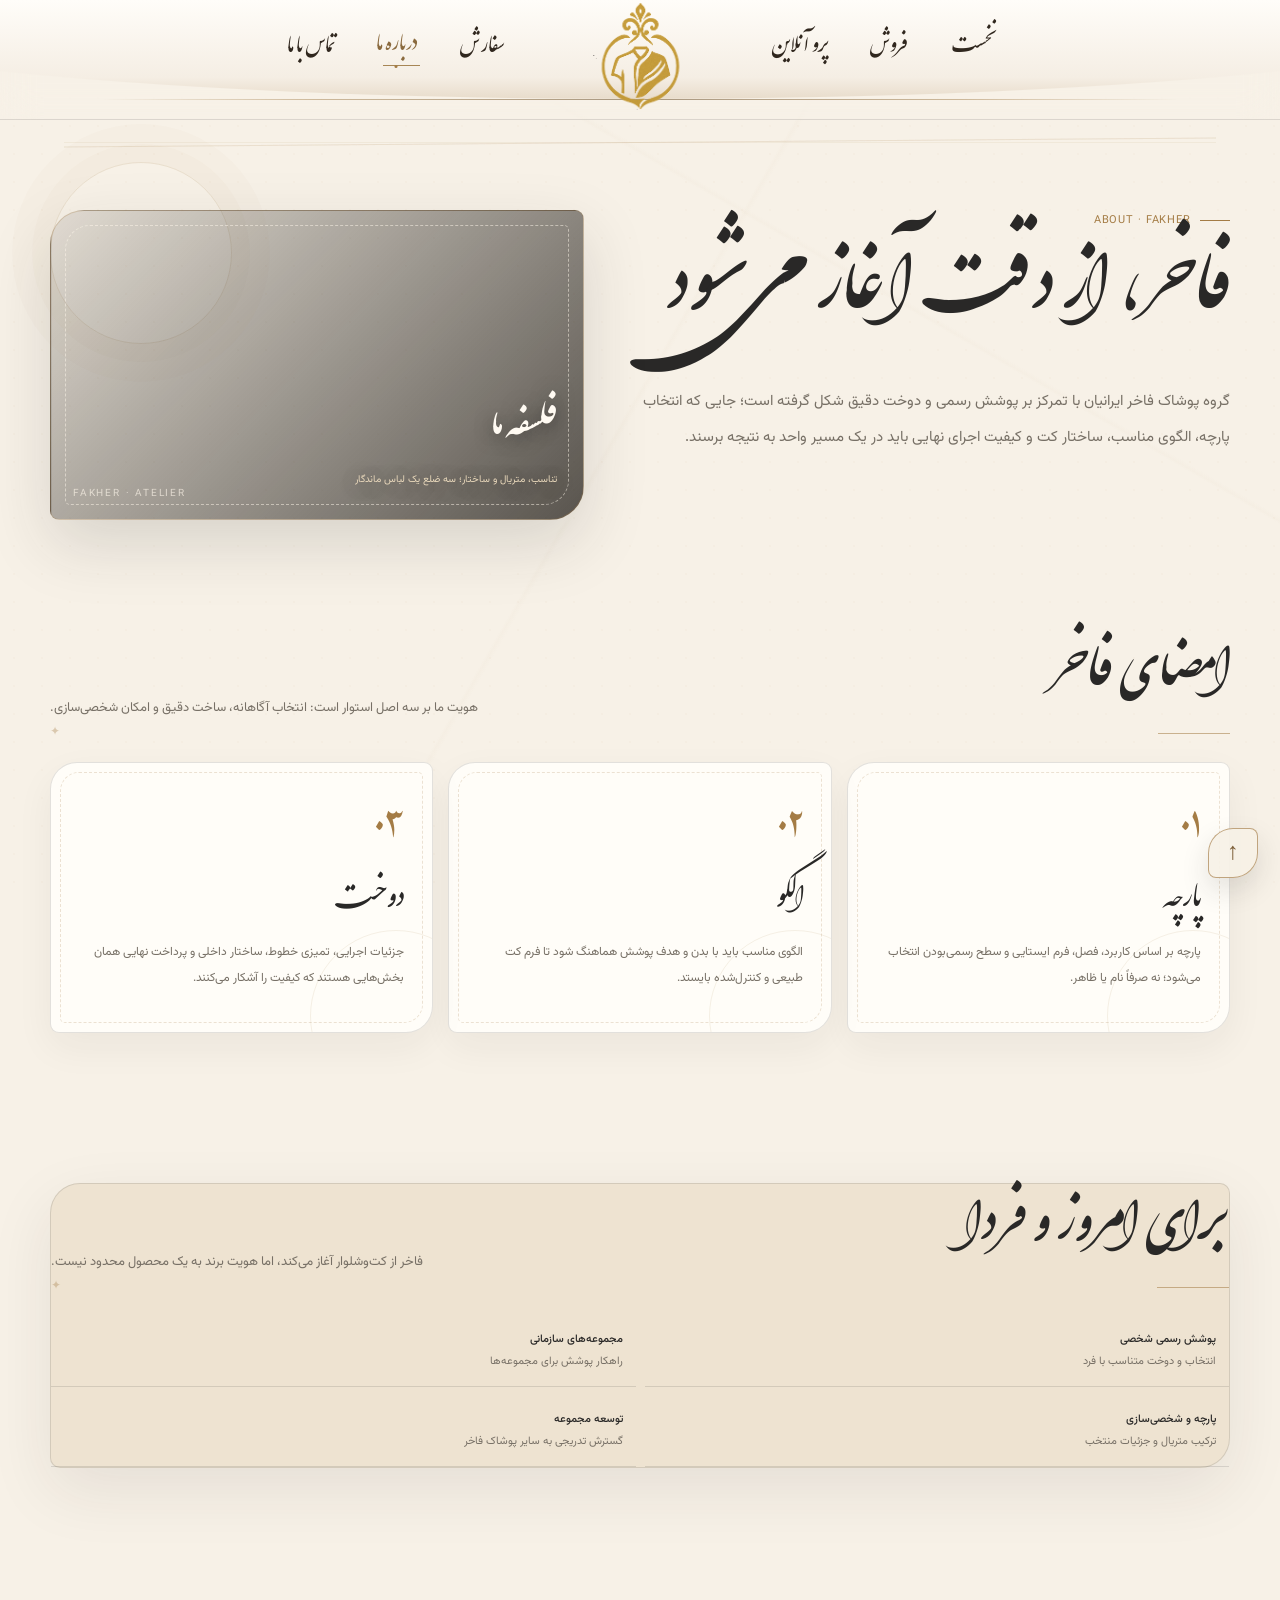
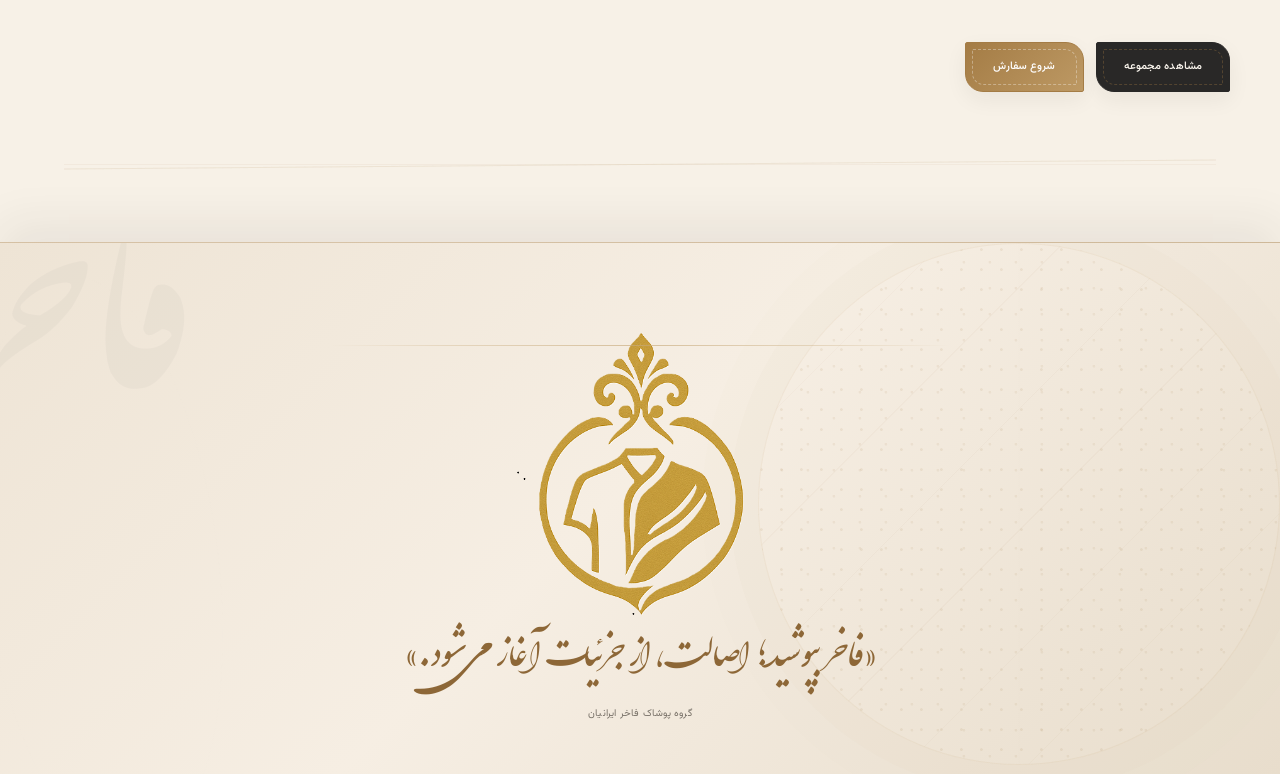
==== commit fe750caa: "Add editorial imagery and unified visual treatment to about page" ====
--- a/pages/about.html
+++ b/pages/about.html
@@ -1 +1 @@
-<!doctype html><html lang="fa" dir="rtl"><head><meta charset="utf-8"><meta name="viewport" content="width=device-width,initial-scale=1"><title>درباره ما | گروه پوشاک فاخر ایرانیان</title><link rel="icon" href="../assets/images/logo.png"><link rel="stylesheet" href="../assets/css/site.css"><link rel="stylesheet" href="../assets/css/mobile-nav.css"></head><body><div class="page"><main class="main"><section class="page-hero"><div><div class="eyebrow">ABOUT · FAKHER</div><h1>فاخر، از دقت آغاز می‌شود</h1><p class="lead">گروه پوشاک فاخر ایرانیان با تمرکز بر پوشش رسمی و دوخت دقیق شکل گرفته است؛ جایی که انتخاب پارچه، الگوی مناسب، ساختار کت و کیفیت اجرای نهایی باید در یک مسیر واحد به نتیجه برسند.</p></div><div class="panel seam"><span class="num">۰۲</span><h2>فلسفه ما</h2><p class="muted">لباس خوب فقط ظاهر نیست؛ تناسب، متریال و ساختار باید هم‌زمان درست باشند.</p></div></section><section class="section"><div class="section-head"><h2>امضای فاخر</h2><p>هویت ما بر سه اصل استوار است: انتخاب آگاهانه، ساخت دقیق و امکان شخصی‌سازی.</p></div><div class="grid cards-3"><article class="card"><span class="num">۰۱</span><h3>پارچه</h3><p>پارچه بر اساس کاربرد، فصل، فرم ایستایی و سطح رسمی‌بودن انتخاب می‌شود؛ نه صرفاً نام یا ظاهر.</p></article><article class="card"><span class="num">۰۲</span><h3>الگو</h3><p>الگوی مناسب باید با بدن و هدف پوشش هماهنگ شود تا فرم کت طبیعی و کنترل‌شده بایستد.</p></article><article class="card"><span class="num">۰۳</span><h3>دوخت</h3><p>جزئیات اجرایی، تمیزی خطوط، ساختار داخلی و پرداخت نهایی همان بخش‌هایی هستند که کیفیت را آشکار می‌کنند.</p></article></div></section><section class="section"><div class="panel"><div class="section-head"><h2>برای امروز و فردا</h2><p>فاخر از کت‌وشلوار آغاز می‌کند، اما هویت برند به یک محصول محدود نیست.</p></div><div class="check"><div><b>پوشش رسمی شخصی</b><br><span class="muted">انتخاب و دوخت متناسب با فرد</span></div><div><b>مجموعه‌های سازمانی</b><br><span class="muted">راهکار پوشش برای مجموعه‌ها</span></div><div><b>پارچه و شخصی‌سازی</b><br><span class="muted">ترکیب متریال و جزئیات منتخب</span></div><div><b>توسعه مجموعه</b><br><span class="muted">گسترش تدریجی به سایر پوشاک فاخر</span></div></div></div></section><section class="section"><div class="actions"><a class="btn dark" href="sales.html">مشاهده مجموعه</a><a class="btn gold" href="order.html">شروع سفارش</a></div></section></main></div><script src="../assets/js/shell.js"></script></body></html>+<!doctype html><html lang="fa" dir="rtl"><head><meta charset="utf-8"><meta name="viewport" content="width=device-width,initial-scale=1"><title>درباره ما | گروه پوشاک فاخر ایرانیان</title><link rel="icon" href="../assets/images/logo.png"><link rel="stylesheet" href="../assets/css/site.css"><link rel="stylesheet" href="../assets/css/mobile-nav.css"></head><body><div class="page"><main class="main"><section class="page-hero"><div><div class="eyebrow">ABOUT · FAKHER</div><h1>فاخر، از دقت آغاز می‌شود</h1><p class="lead">گروه پوشاک فاخر ایرانیان با تمرکز بر پوشش رسمی و دوخت دقیق شکل گرفته است؛ جایی که انتخاب پارچه، الگوی مناسب، ساختار کت و کیفیت اجرای نهایی باید در یک مسیر واحد به نتیجه برسند.</p></div><div class="page-hero-visual" style="--hero-image:url('https://images.unsplash.com/photo-1782789086467-06ccb25a8509?auto=format&fit=crop&w=1400&q=82')"><div class="visual-caption"><strong>فلسفه ما</strong><span>تناسب، متریال و ساختار؛ سه ضلع یک لباس ماندگار</span></div></div></section><section class="section"><div class="section-head"><h2>امضای فاخر</h2><p>هویت ما بر سه اصل استوار است: انتخاب آگاهانه، ساخت دقیق و امکان شخصی‌سازی.</p></div><div class="grid cards-3"><article class="card"><span class="num">۰۱</span><h3>پارچه</h3><p>پارچه بر اساس کاربرد، فصل، فرم ایستایی و سطح رسمی‌بودن انتخاب می‌شود؛ نه صرفاً نام یا ظاهر.</p></article><article class="card"><span class="num">۰۲</span><h3>الگو</h3><p>الگوی مناسب باید با بدن و هدف پوشش هماهنگ شود تا فرم کت طبیعی و کنترل‌شده بایستد.</p></article><article class="card"><span class="num">۰۳</span><h3>دوخت</h3><p>جزئیات اجرایی، تمیزی خطوط، ساختار داخلی و پرداخت نهایی همان بخش‌هایی هستند که کیفیت را آشکار می‌کنند.</p></article></div></section><section class="section"><div class="panel"><div class="section-head"><h2>برای امروز و فردا</h2><p>فاخر از کت‌وشلوار آغاز می‌کند، اما هویت برند به یک محصول محدود نیست.</p></div><div class="check"><div><b>پوشش رسمی شخصی</b><br><span class="muted">انتخاب و دوخت متناسب با فرد</span></div><div><b>مجموعه‌های سازمانی</b><br><span class="muted">راهکار پوشش برای مجموعه‌ها</span></div><div><b>پارچه و شخصی‌سازی</b><br><span class="muted">ترکیب متریال و جزئیات منتخب</span></div><div><b>توسعه مجموعه</b><br><span class="muted">گسترش تدریجی به سایر پوشاک فاخر</span></div></div></div></section><section class="section"><div class="actions"><a class="btn dark" href="sales.html">مشاهده مجموعه</a><a class="btn gold" href="order.html">شروع سفارش</a></div></section></main></div><script src="../assets/js/shell.js"></script></body></html>
--- a/assets/css/mobile-nav.css
+++ b/assets/css/mobile-nav.css
@@ -1,2 +1,4 @@
-/* Compatibility entry point — the complete shared shell now lives in shell.css */
+/* Shared shell, refinement and final precision layer for all internal pages */
 @import url('./shell.css');
+@import url('./refinement.css');
+@import url('./fix.css');
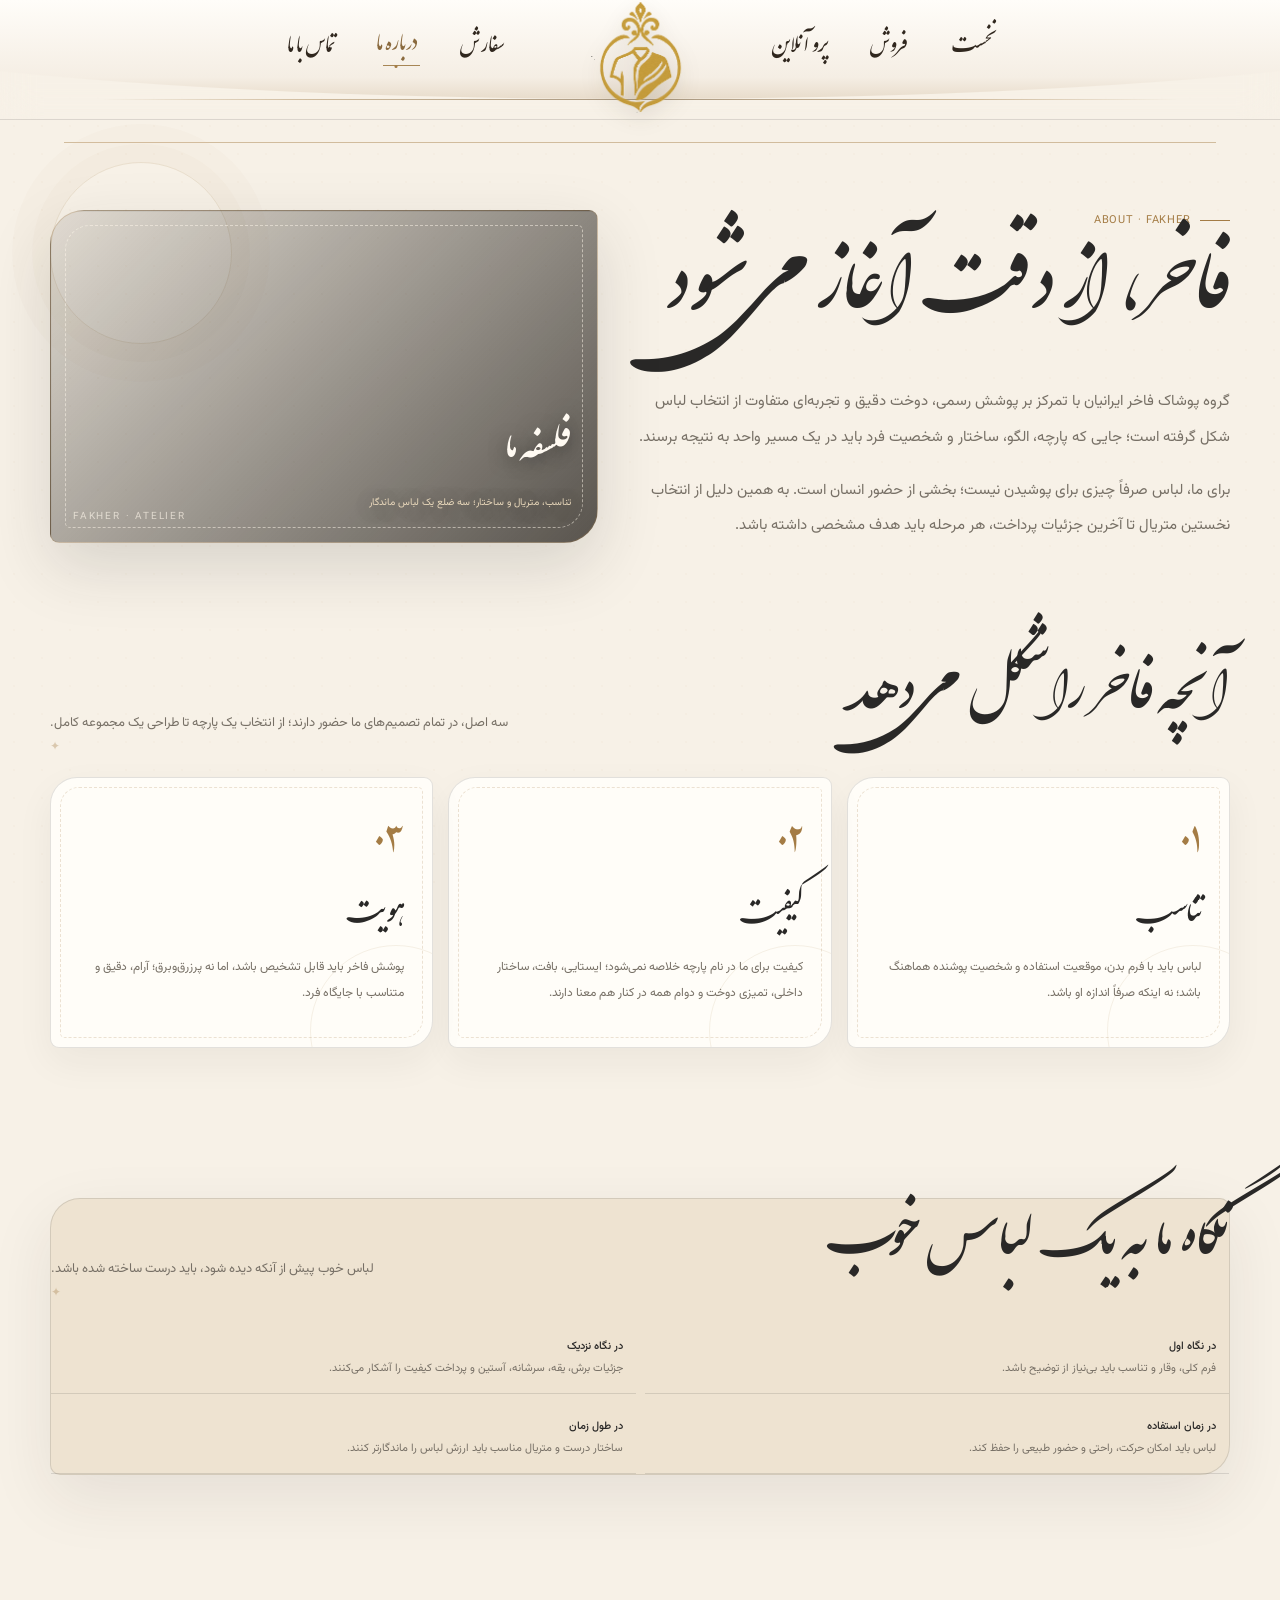
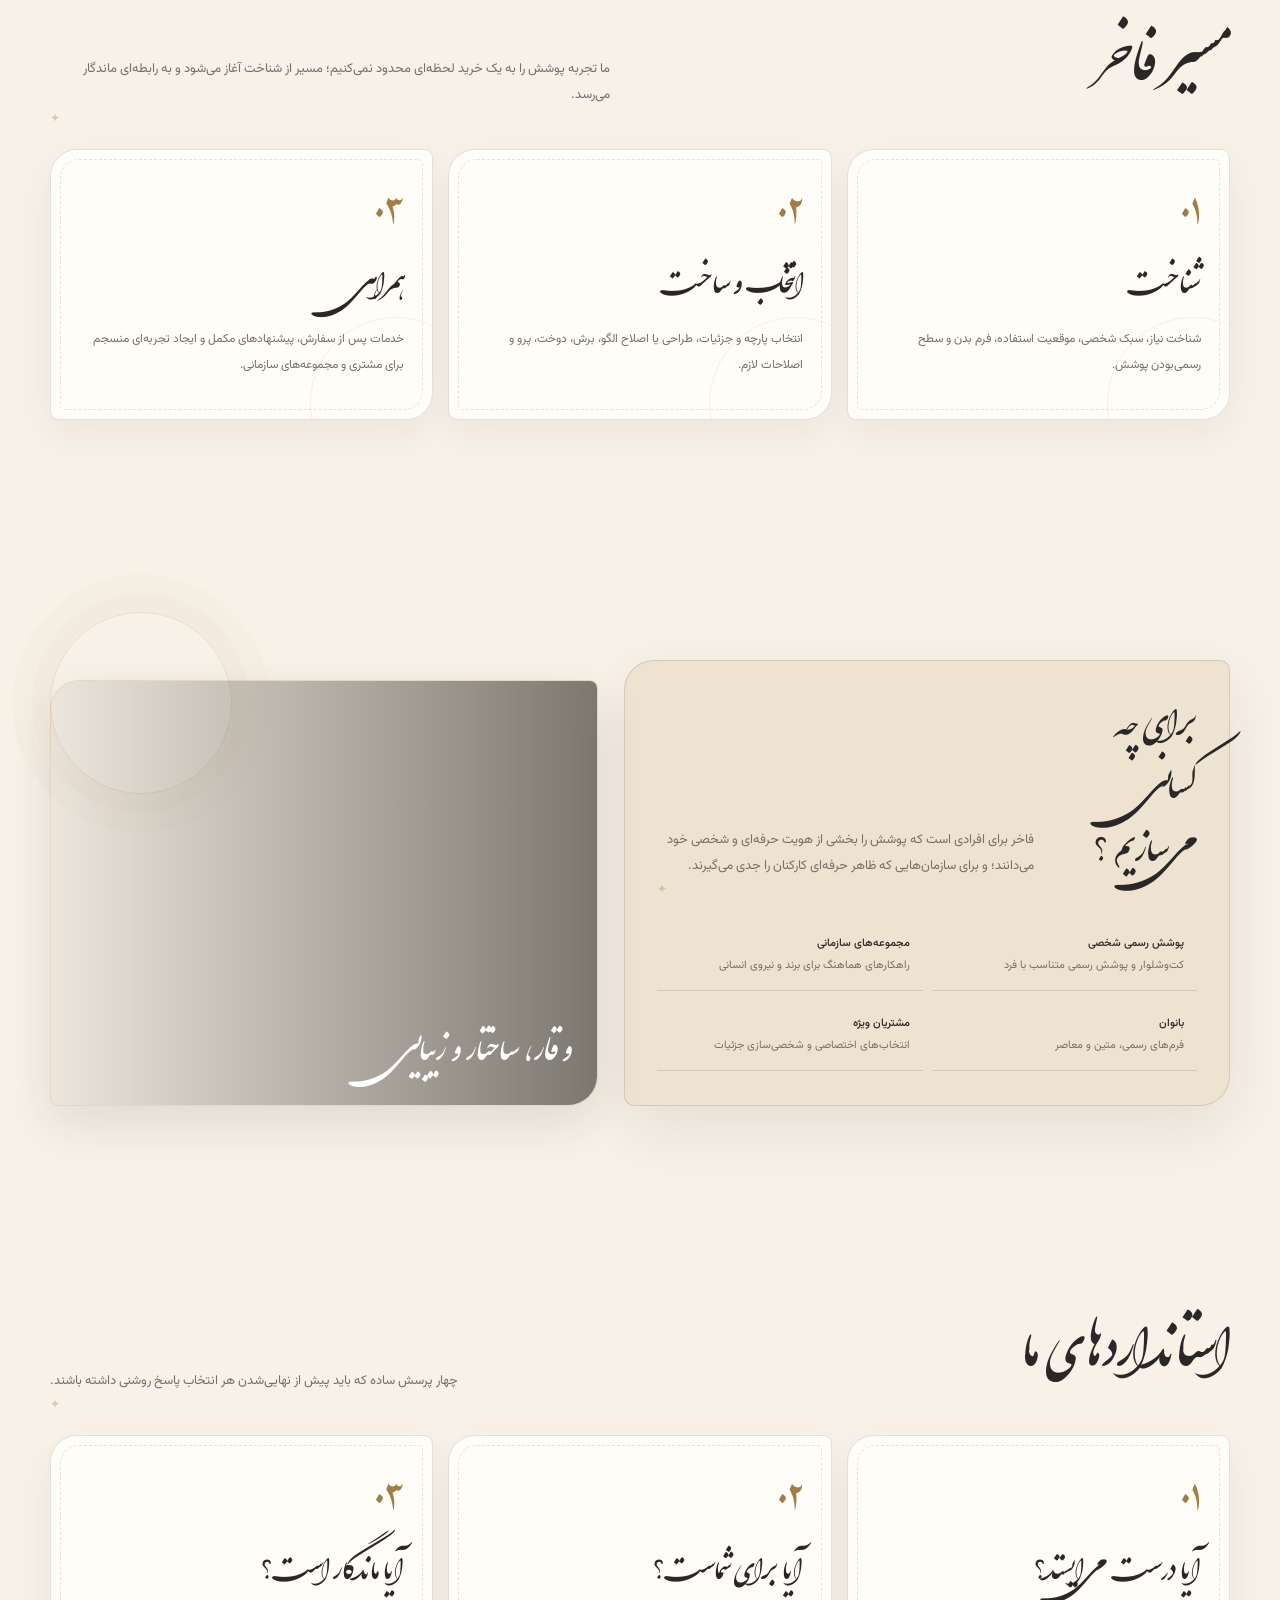
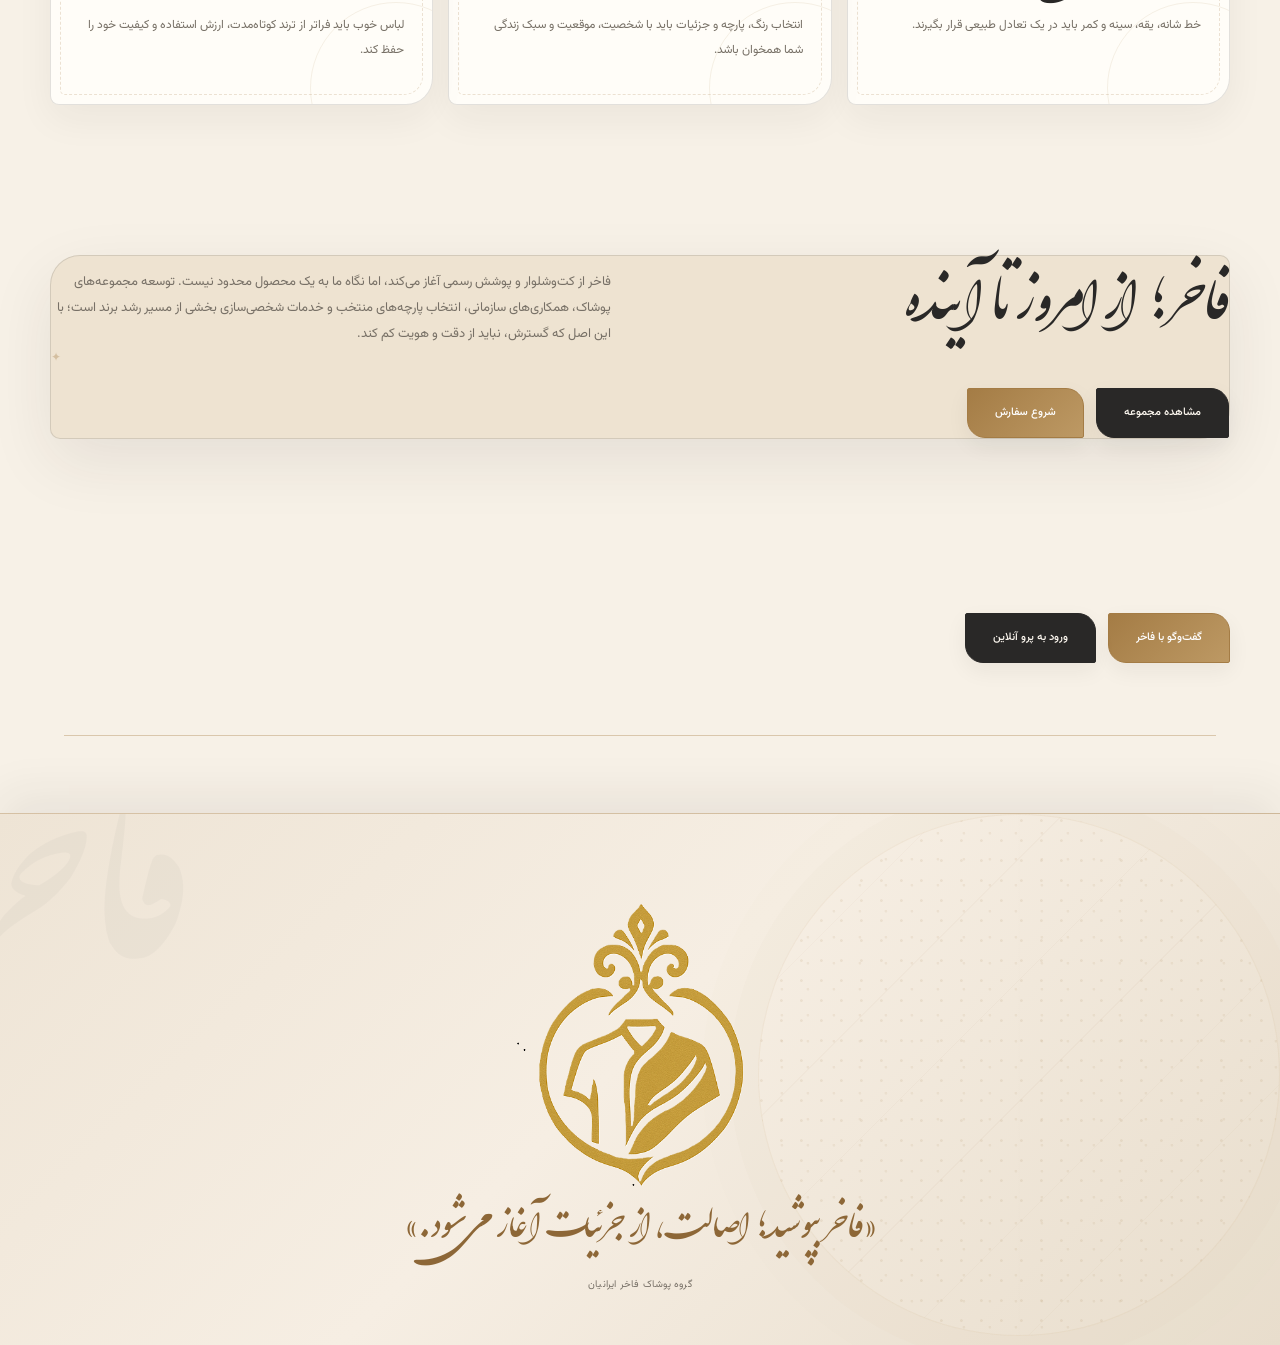
==== commit 74b9b428: "توسعه صفحه درباره ما با فلسفه، استانداردها، مخاطبان و مسیر فاخر" ====
--- a/pages/about.html
+++ b/pages/about.html
@@ -1 +1,10 @@
-<!doctype html><html lang="fa" dir="rtl"><head><meta charset="utf-8"><meta name="viewport" content="width=device-width,initial-scale=1"><title>درباره ما | گروه پوشاک فاخر ایرانیان</title><link rel="icon" href="../assets/images/logo.png"><link rel="stylesheet" href="../assets/css/site.css"><link rel="stylesheet" href="../assets/css/mobile-nav.css"></head><body><div class="page"><main class="main"><section class="page-hero"><div><div class="eyebrow">ABOUT · FAKHER</div><h1>فاخر، از دقت آغاز می‌شود</h1><p class="lead">گروه پوشاک فاخر ایرانیان با تمرکز بر پوشش رسمی و دوخت دقیق شکل گرفته است؛ جایی که انتخاب پارچه، الگوی مناسب، ساختار کت و کیفیت اجرای نهایی باید در یک مسیر واحد به نتیجه برسند.</p></div><div class="page-hero-visual" style="--hero-image:url('https://images.unsplash.com/photo-1782789086467-06ccb25a8509?auto=format&fit=crop&w=1400&q=82')"><div class="visual-caption"><strong>فلسفه ما</strong><span>تناسب، متریال و ساختار؛ سه ضلع یک لباس ماندگار</span></div></div></section><section class="section"><div class="section-head"><h2>امضای فاخر</h2><p>هویت ما بر سه اصل استوار است: انتخاب آگاهانه، ساخت دقیق و امکان شخصی‌سازی.</p></div><div class="grid cards-3"><article class="card"><span class="num">۰۱</span><h3>پارچه</h3><p>پارچه بر اساس کاربرد، فصل، فرم ایستایی و سطح رسمی‌بودن انتخاب می‌شود؛ نه صرفاً نام یا ظاهر.</p></article><article class="card"><span class="num">۰۲</span><h3>الگو</h3><p>الگوی مناسب باید با بدن و هدف پوشش هماهنگ شود تا فرم کت طبیعی و کنترل‌شده بایستد.</p></article><article class="card"><span class="num">۰۳</span><h3>دوخت</h3><p>جزئیات اجرایی، تمیزی خطوط، ساختار داخلی و پرداخت نهایی همان بخش‌هایی هستند که کیفیت را آشکار می‌کنند.</p></article></div></section><section class="section"><div class="panel"><div class="section-head"><h2>برای امروز و فردا</h2><p>فاخر از کت‌وشلوار آغاز می‌کند، اما هویت برند به یک محصول محدود نیست.</p></div><div class="check"><div><b>پوشش رسمی شخصی</b><br><span class="muted">انتخاب و دوخت متناسب با فرد</span></div><div><b>مجموعه‌های سازمانی</b><br><span class="muted">راهکار پوشش برای مجموعه‌ها</span></div><div><b>پارچه و شخصی‌سازی</b><br><span class="muted">ترکیب متریال و جزئیات منتخب</span></div><div><b>توسعه مجموعه</b><br><span class="muted">گسترش تدریجی به سایر پوشاک فاخر</span></div></div></div></section><section class="section"><div class="actions"><a class="btn dark" href="sales.html">مشاهده مجموعه</a><a class="btn gold" href="order.html">شروع سفارش</a></div></section></main></div><script src="../assets/js/shell.js"></script></body></html>+<!doctype html><html lang="fa" dir="rtl"><head><meta charset="utf-8"><meta name="viewport" content="width=device-width,initial-scale=1"><title>درباره ما | گروه پوشاک فاخر ایرانیان</title><meta name="description" content="درباره گروه پوشاک فاخر ایرانیان؛ فلسفه، استانداردها، مسیر شکل‌گیری و نگاه ما به پوشش، پارچه، الگو و دوخت."><link rel="icon" href="../assets/images/logo.png"><link rel="stylesheet" href="../assets/css/site.css"><link rel="stylesheet" href="../assets/css/mobile-nav.css"></head><body><div class="page"><main class="main">
+<section class="page-hero"><div><div class="eyebrow">ABOUT · FAKHER</div><h1>فاخر، از دقت آغاز می‌شود</h1><p class="lead">گروه پوشاک فاخر ایرانیان با تمرکز بر پوشش رسمی، دوخت دقیق و تجربه‌ای متفاوت از انتخاب لباس شکل گرفته است؛ جایی که پارچه، الگو، ساختار و شخصیت فرد باید در یک مسیر واحد به نتیجه برسند.</p><p class="lead">برای ما، لباس صرفاً چیزی برای پوشیدن نیست؛ بخشی از حضور انسان است. به همین دلیل از انتخاب نخستین متریال تا آخرین جزئیات پرداخت، هر مرحله باید هدف مشخصی داشته باشد.</p></div><div class="page-hero-visual" style="--hero-image:url('https://images.unsplash.com/photo-1782789086467-06ccb25a8509?auto=format&fit=crop&w=1400&q=82')"><div class="visual-caption"><strong>فلسفه ما</strong><span>تناسب، متریال و ساختار؛ سه ضلع یک لباس ماندگار</span></div></div></section>
+<section class="section"><div class="section-head"><h2>آنچه فاخر را شکل می‌دهد</h2><p>سه اصل، در تمام تصمیم‌های ما حضور دارند؛ از انتخاب یک پارچه تا طراحی یک مجموعه کامل.</p></div><div class="grid cards-3"><article class="card"><span class="num">۰۱</span><h3>تناسب</h3><p>لباس باید با فرم بدن، موقعیت استفاده و شخصیت پوشنده هماهنگ باشد؛ نه اینکه صرفاً اندازه او باشد.</p></article><article class="card"><span class="num">۰۲</span><h3>کیفیت</h3><p>کیفیت برای ما در نام پارچه خلاصه نمی‌شود؛ ایستایی، بافت، ساختار داخلی، تمیزی دوخت و دوام همه در کنار هم معنا دارند.</p></article><article class="card"><span class="num">۰۳</span><h3>هویت</h3><p>پوشش فاخر باید قابل تشخیص باشد، اما نه پرزرق‌وبرق؛ آرام، دقیق و متناسب با جایگاه فرد.</p></article></div></section>
+<section class="section"><div class="panel"><div class="section-head"><h2>نگاه ما به یک لباس خوب</h2><p>لباس خوب پیش از آنکه دیده شود، باید درست ساخته شده باشد.</p></div><div class="check"><div><b>در نگاه اول</b><br><span class="muted">فرم کلی، وقار و تناسب باید بی‌نیاز از توضیح باشد.</span></div><div><b>در نگاه نزدیک</b><br><span class="muted">جزئیات برش، یقه، سرشانه، آستین و پرداخت کیفیت را آشکار می‌کنند.</span></div><div><b>در زمان استفاده</b><br><span class="muted">لباس باید امکان حرکت، راحتی و حضور طبیعی را حفظ کند.</span></div><div><b>در طول زمان</b><br><span class="muted">ساختار درست و متریال مناسب باید ارزش لباس را ماندگارتر کنند.</span></div></div></div></section>
+<section class="section"><div class="section-head"><h2>مسیر فاخر</h2><p>ما تجربه پوشش را به یک خرید لحظه‌ای محدود نمی‌کنیم؛ مسیر از شناخت آغاز می‌شود و به رابطه‌ای ماندگار می‌رسد.</p></div><div class="grid cards-3"><article class="card"><span class="num">۰۱</span><h3>شناخت</h3><p>شناخت نیاز، سبک شخصی، موقعیت استفاده، فرم بدن و سطح رسمی‌بودن پوشش.</p></article><article class="card"><span class="num">۰۲</span><h3>انتخاب و ساخت</h3><p>انتخاب پارچه و جزئیات، طراحی یا اصلاح الگو، برش، دوخت، پرو و اصلاحات لازم.</p></article><article class="card"><span class="num">۰۳</span><h3>همراهی</h3><p>خدمات پس از سفارش، پیشنهادهای مکمل و ایجاد تجربه‌ای منسجم برای مشتری و مجموعه‌های سازمانی.</p></article></div></section>
+<section class="section"><div class="page-hero" style="display:grid"><div class="panel"><div class="section-head"><h2>برای چه کسانی می‌سازیم؟</h2><p>فاخر برای افرادی است که پوشش را بخشی از هویت حرفه‌ای و شخصی خود می‌دانند؛ و برای سازمان‌هایی که ظاهر حرفه‌ای کارکنان را جدی می‌گیرند.</p></div><div class="check"><div><b>پوشش رسمی شخصی</b><br><span class="muted">کت‌وشلوار و پوشش رسمی متناسب با فرد</span></div><div><b>مجموعه‌های سازمانی</b><br><span class="muted">راهکارهای هماهنگ برای برند و نیروی انسانی</span></div><div><b>بانوان</b><br><span class="muted">فرم‌های رسمی، متین و معاصر</span></div><div><b>مشتریان ویژه</b><br><span class="muted">انتخاب‌های اختصاصی و شخصی‌سازی جزئیات</span></div></div></div><div class="internal-image" style="background-image:url('https://images.unsplash.com/photo-1779398969106-4f254e207c5d?auto=format&fit=crop&w=1400&q=82')"><span>وقار، ساختار و زیبایی</span></div></div></section>
+<section class="section"><div class="section-head"><h2>استانداردهای ما</h2><p>چهار پرسش ساده که باید پیش از نهایی‌شدن هر انتخاب پاسخ روشنی داشته باشند.</p></div><div class="grid cards-3"><article class="card"><span class="num">۰۱</span><h3>آیا درست می‌ایستد؟</h3><p>خط شانه، یقه، سینه و کمر باید در یک تعادل طبیعی قرار بگیرند.</p></article><article class="card"><span class="num">۰۲</span><h3>آیا برای شماست؟</h3><p>انتخاب رنگ، پارچه و جزئیات باید با شخصیت، موقعیت و سبک زندگی شما همخوان باشد.</p></article><article class="card"><span class="num">۰۳</span><h3>آیا ماندگار است؟</h3><p>لباس خوب باید فراتر از ترند کوتاه‌مدت، ارزش استفاده و کیفیت خود را حفظ کند.</p></article></div></section>
+<section class="section"><div class="panel"><div class="section-head"><h2>فاخر؛ از امروز تا آینده</h2><p>فاخر از کت‌وشلوار و پوشش رسمی آغاز می‌کند، اما نگاه ما به یک محصول محدود نیست. توسعه مجموعه‌های پوشاک، همکاری‌های سازمانی، انتخاب پارچه‌های منتخب و خدمات شخصی‌سازی بخشی از مسیر رشد برند است؛ با این اصل که گسترش، نباید از دقت و هویت کم کند.</p></div><div class="actions"><a class="btn dark" href="sales.html">مشاهده مجموعه</a><a class="btn gold" href="order.html">شروع سفارش</a></div></div></section>
+<section class="section"><div class="actions"><a class="btn gold" href="contact.html">گفت‌وگو با فاخر</a><a class="btn dark" href="virtual-fitting.html">ورود به پرو آنلاین</a></div></section>
+</main></div><script src="../assets/js/shell.js"></script></body></html>
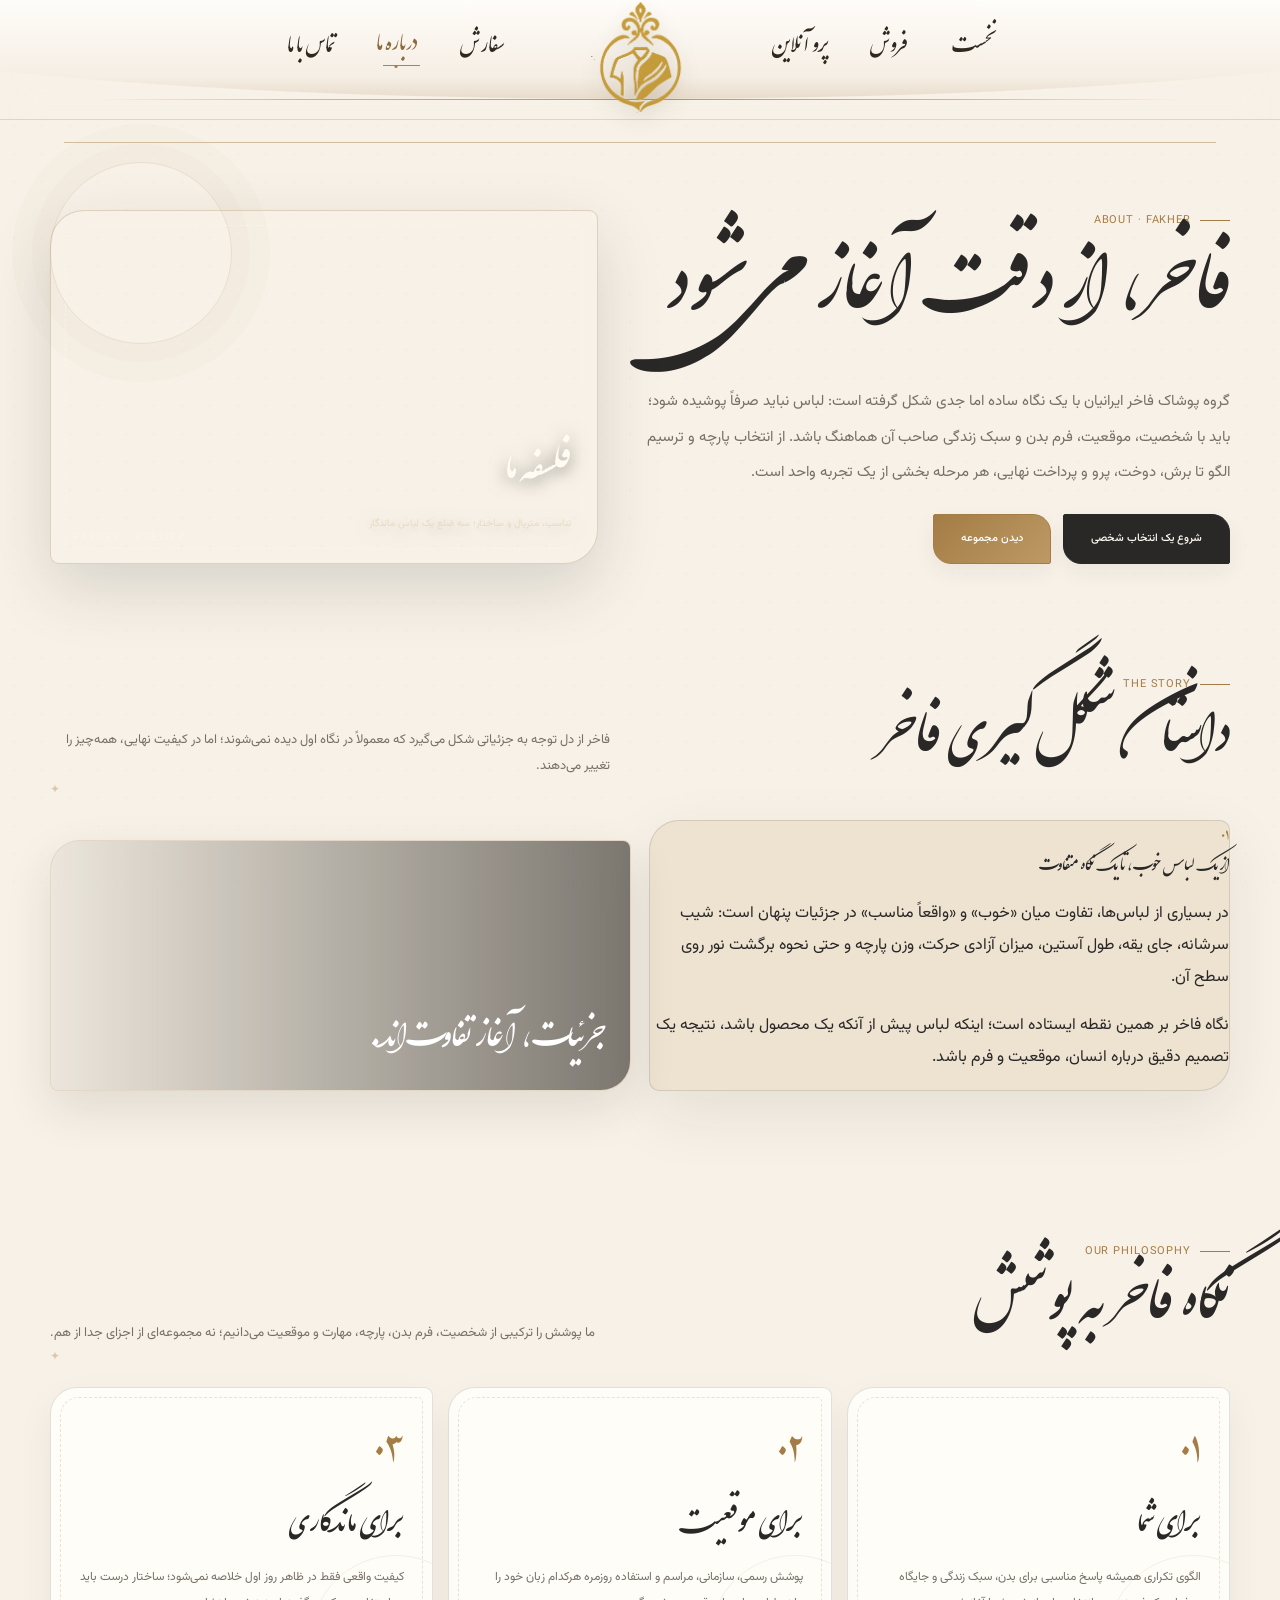
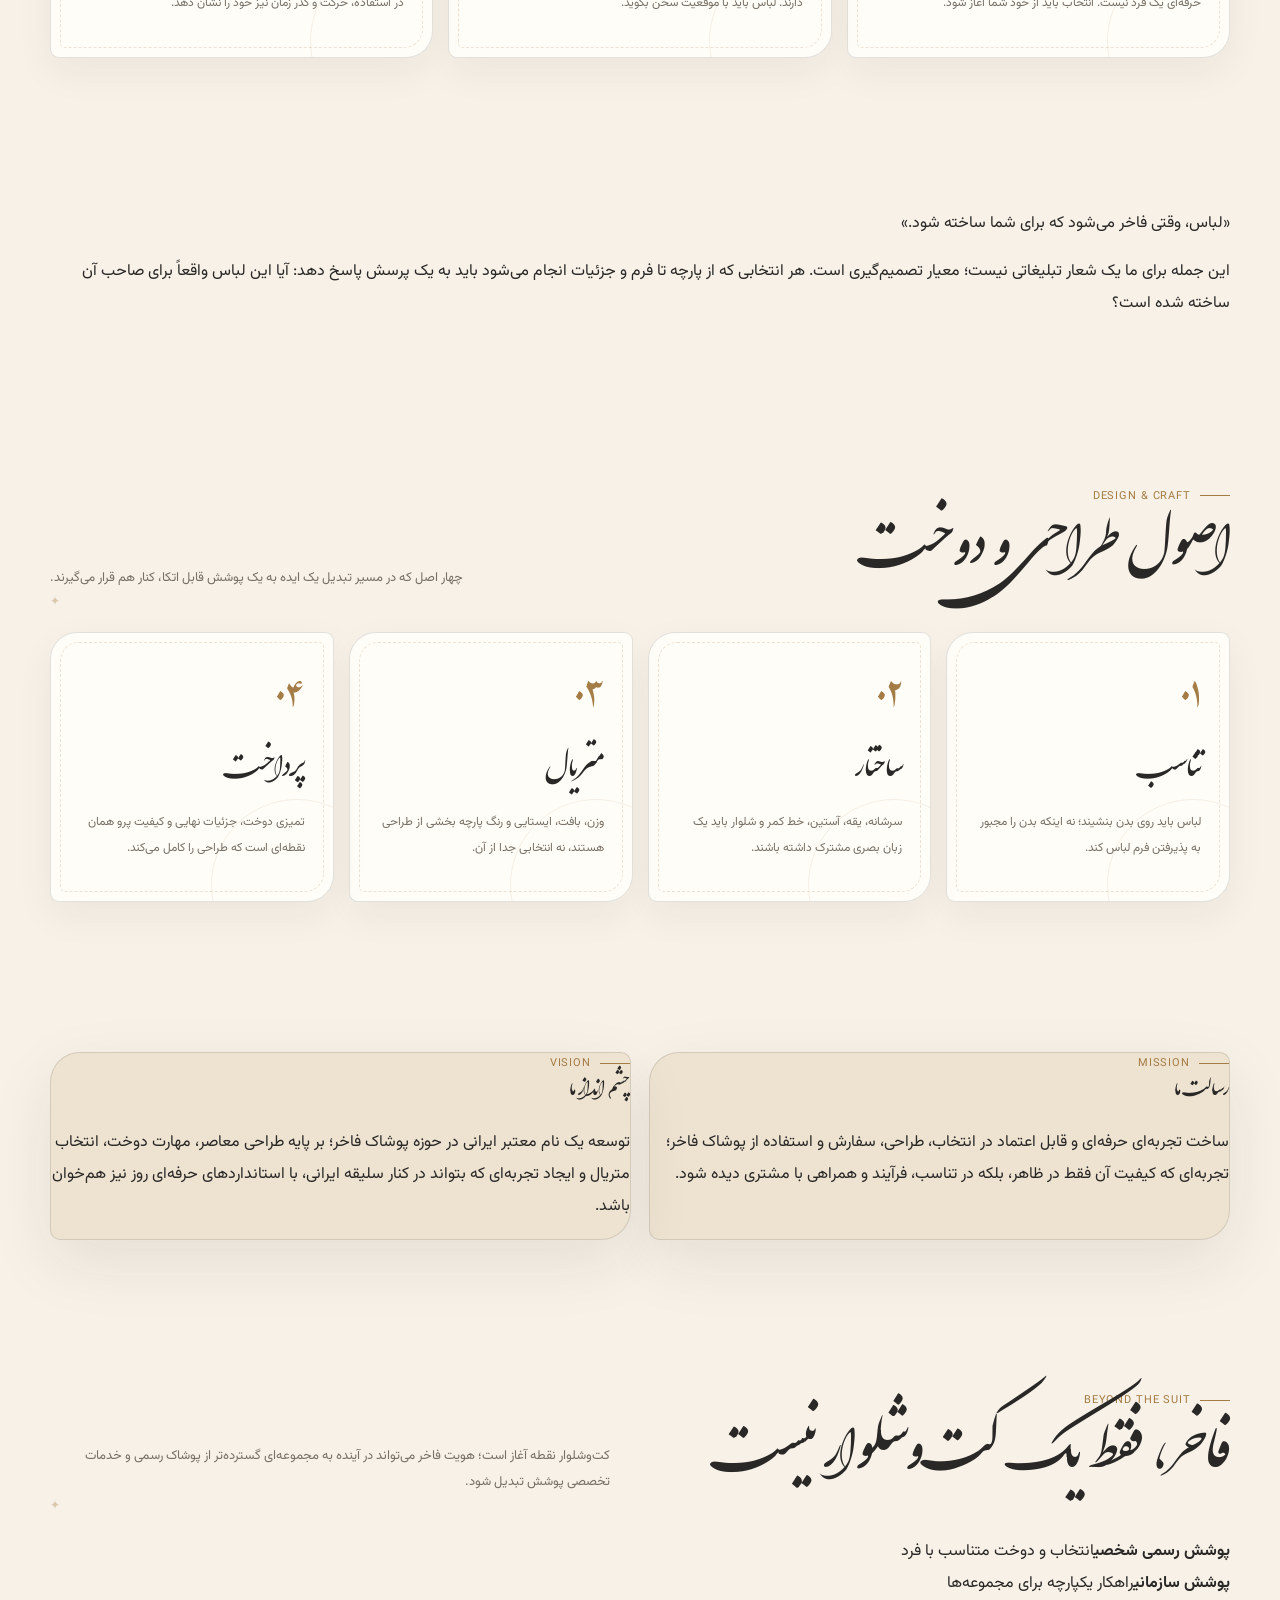
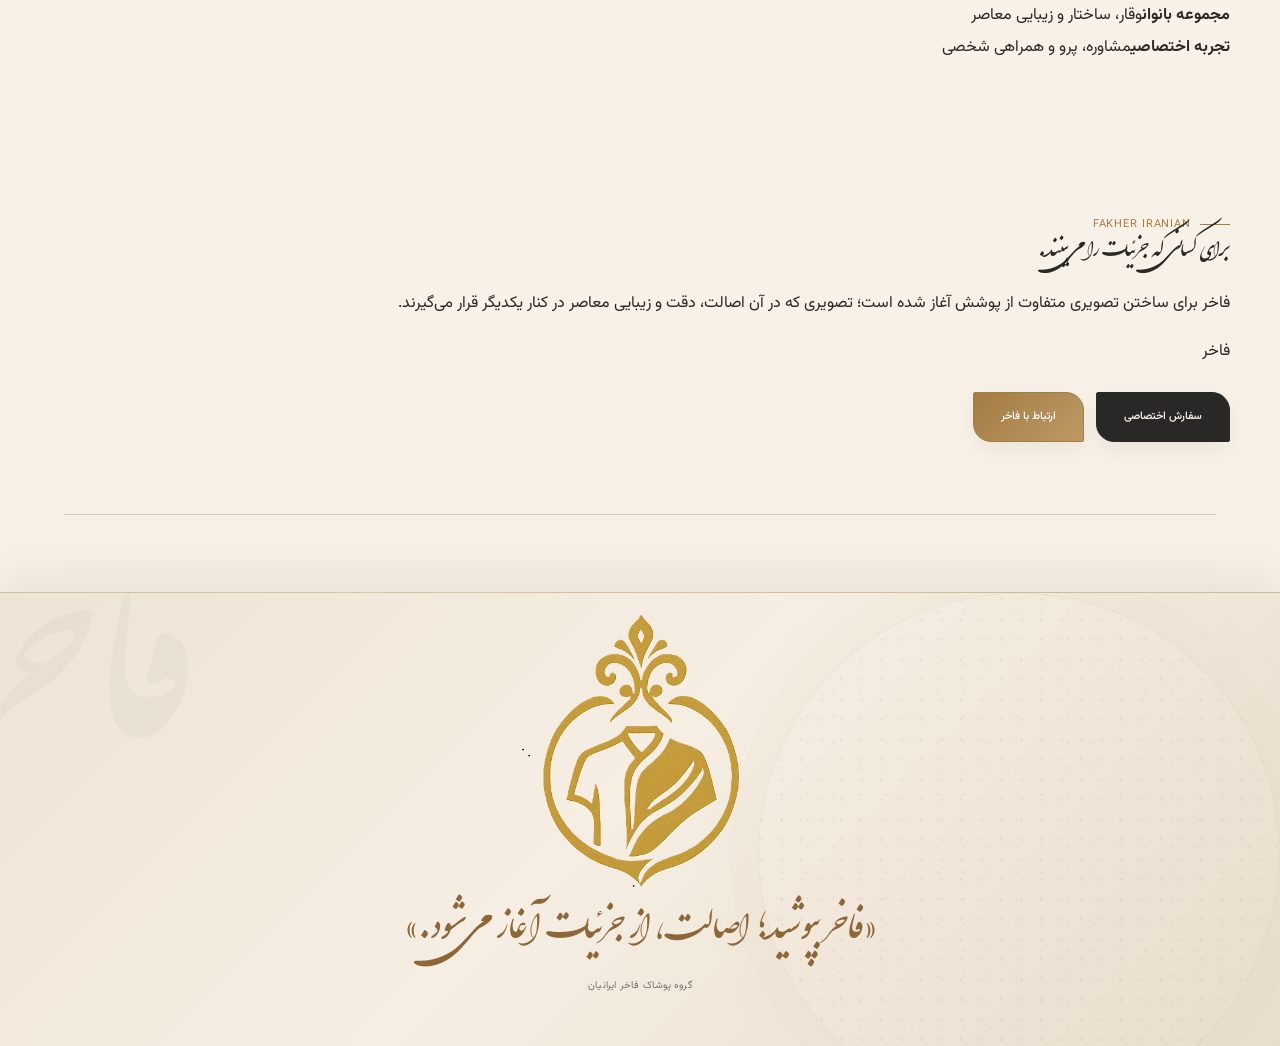
==== commit ea1a5d73: "توسعه کامل صفحه درباره ما؛ داستان برند، مانیفست، اصول، رسالت و چشم‌انداز" ====
--- a/pages/about.html
+++ b/pages/about.html
@@ -1,10 +1,10 @@
-<!doctype html><html lang="fa" dir="rtl"><head><meta charset="utf-8"><meta name="viewport" content="width=device-width,initial-scale=1"><title>درباره ما | گروه پوشاک فاخر ایرانیان</title><meta name="description" content="درباره گروه پوشاک فاخر ایرانیان؛ فلسفه، استانداردها، مسیر شکل‌گیری و نگاه ما به پوشش، پارچه، الگو و دوخت."><link rel="icon" href="../assets/images/logo.png"><link rel="stylesheet" href="../assets/css/site.css"><link rel="stylesheet" href="../assets/css/mobile-nav.css"></head><body><div class="page"><main class="main">
-<section class="page-hero"><div><div class="eyebrow">ABOUT · FAKHER</div><h1>فاخر، از دقت آغاز می‌شود</h1><p class="lead">گروه پوشاک فاخر ایرانیان با تمرکز بر پوشش رسمی، دوخت دقیق و تجربه‌ای متفاوت از انتخاب لباس شکل گرفته است؛ جایی که پارچه، الگو، ساختار و شخصیت فرد باید در یک مسیر واحد به نتیجه برسند.</p><p class="lead">برای ما، لباس صرفاً چیزی برای پوشیدن نیست؛ بخشی از حضور انسان است. به همین دلیل از انتخاب نخستین متریال تا آخرین جزئیات پرداخت، هر مرحله باید هدف مشخصی داشته باشد.</p></div><div class="page-hero-visual" style="--hero-image:url('https://images.unsplash.com/photo-1782789086467-06ccb25a8509?auto=format&fit=crop&w=1400&q=82')"><div class="visual-caption"><strong>فلسفه ما</strong><span>تناسب، متریال و ساختار؛ سه ضلع یک لباس ماندگار</span></div></div></section>
-<section class="section"><div class="section-head"><h2>آنچه فاخر را شکل می‌دهد</h2><p>سه اصل، در تمام تصمیم‌های ما حضور دارند؛ از انتخاب یک پارچه تا طراحی یک مجموعه کامل.</p></div><div class="grid cards-3"><article class="card"><span class="num">۰۱</span><h3>تناسب</h3><p>لباس باید با فرم بدن، موقعیت استفاده و شخصیت پوشنده هماهنگ باشد؛ نه اینکه صرفاً اندازه او باشد.</p></article><article class="card"><span class="num">۰۲</span><h3>کیفیت</h3><p>کیفیت برای ما در نام پارچه خلاصه نمی‌شود؛ ایستایی، بافت، ساختار داخلی، تمیزی دوخت و دوام همه در کنار هم معنا دارند.</p></article><article class="card"><span class="num">۰۳</span><h3>هویت</h3><p>پوشش فاخر باید قابل تشخیص باشد، اما نه پرزرق‌وبرق؛ آرام، دقیق و متناسب با جایگاه فرد.</p></article></div></section>
-<section class="section"><div class="panel"><div class="section-head"><h2>نگاه ما به یک لباس خوب</h2><p>لباس خوب پیش از آنکه دیده شود، باید درست ساخته شده باشد.</p></div><div class="check"><div><b>در نگاه اول</b><br><span class="muted">فرم کلی، وقار و تناسب باید بی‌نیاز از توضیح باشد.</span></div><div><b>در نگاه نزدیک</b><br><span class="muted">جزئیات برش، یقه، سرشانه، آستین و پرداخت کیفیت را آشکار می‌کنند.</span></div><div><b>در زمان استفاده</b><br><span class="muted">لباس باید امکان حرکت، راحتی و حضور طبیعی را حفظ کند.</span></div><div><b>در طول زمان</b><br><span class="muted">ساختار درست و متریال مناسب باید ارزش لباس را ماندگارتر کنند.</span></div></div></div></section>
-<section class="section"><div class="section-head"><h2>مسیر فاخر</h2><p>ما تجربه پوشش را به یک خرید لحظه‌ای محدود نمی‌کنیم؛ مسیر از شناخت آغاز می‌شود و به رابطه‌ای ماندگار می‌رسد.</p></div><div class="grid cards-3"><article class="card"><span class="num">۰۱</span><h3>شناخت</h3><p>شناخت نیاز، سبک شخصی، موقعیت استفاده، فرم بدن و سطح رسمی‌بودن پوشش.</p></article><article class="card"><span class="num">۰۲</span><h3>انتخاب و ساخت</h3><p>انتخاب پارچه و جزئیات، طراحی یا اصلاح الگو، برش، دوخت، پرو و اصلاحات لازم.</p></article><article class="card"><span class="num">۰۳</span><h3>همراهی</h3><p>خدمات پس از سفارش، پیشنهادهای مکمل و ایجاد تجربه‌ای منسجم برای مشتری و مجموعه‌های سازمانی.</p></article></div></section>
-<section class="section"><div class="page-hero" style="display:grid"><div class="panel"><div class="section-head"><h2>برای چه کسانی می‌سازیم؟</h2><p>فاخر برای افرادی است که پوشش را بخشی از هویت حرفه‌ای و شخصی خود می‌دانند؛ و برای سازمان‌هایی که ظاهر حرفه‌ای کارکنان را جدی می‌گیرند.</p></div><div class="check"><div><b>پوشش رسمی شخصی</b><br><span class="muted">کت‌وشلوار و پوشش رسمی متناسب با فرد</span></div><div><b>مجموعه‌های سازمانی</b><br><span class="muted">راهکارهای هماهنگ برای برند و نیروی انسانی</span></div><div><b>بانوان</b><br><span class="muted">فرم‌های رسمی، متین و معاصر</span></div><div><b>مشتریان ویژه</b><br><span class="muted">انتخاب‌های اختصاصی و شخصی‌سازی جزئیات</span></div></div></div><div class="internal-image" style="background-image:url('https://images.unsplash.com/photo-1779398969106-4f254e207c5d?auto=format&fit=crop&w=1400&q=82')"><span>وقار، ساختار و زیبایی</span></div></div></section>
-<section class="section"><div class="section-head"><h2>استانداردهای ما</h2><p>چهار پرسش ساده که باید پیش از نهایی‌شدن هر انتخاب پاسخ روشنی داشته باشند.</p></div><div class="grid cards-3"><article class="card"><span class="num">۰۱</span><h3>آیا درست می‌ایستد؟</h3><p>خط شانه، یقه، سینه و کمر باید در یک تعادل طبیعی قرار بگیرند.</p></article><article class="card"><span class="num">۰۲</span><h3>آیا برای شماست؟</h3><p>انتخاب رنگ، پارچه و جزئیات باید با شخصیت، موقعیت و سبک زندگی شما همخوان باشد.</p></article><article class="card"><span class="num">۰۳</span><h3>آیا ماندگار است؟</h3><p>لباس خوب باید فراتر از ترند کوتاه‌مدت، ارزش استفاده و کیفیت خود را حفظ کند.</p></article></div></section>
-<section class="section"><div class="panel"><div class="section-head"><h2>فاخر؛ از امروز تا آینده</h2><p>فاخر از کت‌وشلوار و پوشش رسمی آغاز می‌کند، اما نگاه ما به یک محصول محدود نیست. توسعه مجموعه‌های پوشاک، همکاری‌های سازمانی، انتخاب پارچه‌های منتخب و خدمات شخصی‌سازی بخشی از مسیر رشد برند است؛ با این اصل که گسترش، نباید از دقت و هویت کم کند.</p></div><div class="actions"><a class="btn dark" href="sales.html">مشاهده مجموعه</a><a class="btn gold" href="order.html">شروع سفارش</a></div></div></section>
-<section class="section"><div class="actions"><a class="btn gold" href="contact.html">گفت‌وگو با فاخر</a><a class="btn dark" href="virtual-fitting.html">ورود به پرو آنلاین</a></div></section>
+<!doctype html><html lang="fa" dir="rtl"><head><meta charset="utf-8"><meta name="viewport" content="width=device-width,initial-scale=1"><title>درباره ما | گروه پوشاک فاخر ایرانیان</title><meta name="description" content="درباره گروه پوشاک فاخر ایرانیان؛ فلسفه، داستان شکل‌گیری، اصول طراحی و دوخت، چشم‌انداز و مسیر توسعه برند فاخر."><link rel="icon" href="../assets/images/logo.png"><link rel="stylesheet" href="../assets/css/site.css"><link rel="stylesheet" href="../assets/css/mobile-nav.css"><link rel="stylesheet" href="../assets/css/refinement.css"></head><body><div class="page"><main class="main">
+<section class="page-hero"><div><div class="eyebrow">ABOUT · FAKHER</div><h1>فاخر، از دقت آغاز می‌شود</h1><p class="lead">گروه پوشاک فاخر ایرانیان با یک نگاه ساده اما جدی شکل گرفته است: لباس نباید صرفاً پوشیده شود؛ باید با شخصیت، موقعیت، فرم بدن و سبک زندگی صاحب آن هماهنگ باشد. از انتخاب پارچه و ترسیم الگو تا برش، دوخت، پرو و پرداخت نهایی، هر مرحله بخشی از یک تجربه واحد است.</p><div class="actions"><a class="btn dark" href="order.html">شروع یک انتخاب شخصی</a><a class="btn gold" href="sales.html">دیدن مجموعه</a></div></div><div class="page-hero-visual" style="--hero-image:url('https://images.unsplash.com/photo-1782789086467-06ccb25a8509?auto=format&fit=crop&w=1400&q=82');background-image:var(--hero-image)"><div class="visual-caption"><strong>فلسفه ما</strong><span>تناسب، متریال و ساختار؛ سه ضلع یک لباس ماندگار</span></div></div></section>
+<section class="section about-story"><div class="section-head"><div><div class="eyebrow">THE STORY</div><h2>داستان شکل‌گیری فاخر</h2></div><p>فاخر از دل توجه به جزئیاتی شکل می‌گیرد که معمولاً در نگاه اول دیده نمی‌شوند؛ اما در کیفیت نهایی، همه‌چیز را تغییر می‌دهند.</p></div><div class="split story-layout"><div class="panel story-copy"><span class="num">۰۱</span><h3>از یک لباس خوب، تا یک نگاه متفاوت</h3><p>در بسیاری از لباس‌ها، تفاوت میان «خوب» و «واقعاً مناسب» در جزئیات پنهان است: شیب سرشانه، جای یقه، طول آستین، میزان آزادی حرکت، وزن پارچه و حتی نحوه برگشت نور روی سطح آن.</p><p>نگاه فاخر بر همین نقطه ایستاده است؛ اینکه لباس پیش از آنکه یک محصول باشد، نتیجه یک تصمیم دقیق درباره انسان، موقعیت و فرم باشد.</p></div><div class="internal-image about-story-image" style="background-image:url('https://images.unsplash.com/photo-1780504542528-b950bc6c6b39?auto=format&fit=crop&fm=jpg&q=82&w=1600')"><span>جزئیات، آغاز تفاوت‌اند.</span></div></div></section>
+<section class="section"><div class="section-head"><div><div class="eyebrow">OUR PHILOSOPHY</div><h2>نگاه فاخر به پوشش</h2></div><p>ما پوشش را ترکیبی از شخصیت، فرم بدن، پارچه، مهارت و موقعیت می‌دانیم؛ نه مجموعه‌ای از اجزای جدا از هم.</p></div><div class="grid cards-3"><article class="card"><span class="num">۰۱</span><h3>برای شما</h3><p>الگوی تکراری همیشه پاسخ مناسبی برای بدن، سبک زندگی و جایگاه حرفه‌ای یک فرد نیست. انتخاب باید از خود شما آغاز شود.</p></article><article class="card"><span class="num">۰۲</span><h3>برای موقعیت</h3><p>پوشش رسمی، سازمانی، مراسم و استفاده روزمره هرکدام زبان خود را دارند. لباس باید با موقعیت سخن بگوید.</p></article><article class="card"><span class="num">۰۳</span><h3>برای ماندگاری</h3><p>کیفیت واقعی فقط در ظاهر روز اول خلاصه نمی‌شود؛ ساختار درست باید در استفاده، حرکت و گذر زمان نیز خود را نشان دهد.</p></article></div></section>
+<section class="section manifesto"><div class="manifesto-panel"><div class="manifesto-script">«لباس، وقتی فاخر می‌شود که برای شما ساخته شود.»</div><p>این جمله برای ما یک شعار تبلیغاتی نیست؛ معیار تصمیم‌گیری است. هر انتخابی که از پارچه تا فرم و جزئیات انجام می‌شود باید به یک پرسش پاسخ دهد: آیا این لباس واقعاً برای صاحب آن ساخته شده است؟</p></div></section>
+<section class="section"><div class="section-head"><div><div class="eyebrow">DESIGN & CRAFT</div><h2>اصول طراحی و دوخت</h2></div><p>چهار اصل که در مسیر تبدیل یک ایده به یک پوشش قابل اتکا، کنار هم قرار می‌گیرند.</p></div><div class="grid cards-4 principles"><article class="card"><span class="num">۰۱</span><h3>تناسب</h3><p>لباس باید روی بدن بنشیند؛ نه اینکه بدن را مجبور به پذیرفتن فرم لباس کند.</p></article><article class="card"><span class="num">۰۲</span><h3>ساختار</h3><p>سرشانه، یقه، آستین، خط کمر و شلوار باید یک زبان بصری مشترک داشته باشند.</p></article><article class="card"><span class="num">۰۳</span><h3>متریال</h3><p>وزن، بافت، ایستایی و رنگ پارچه بخشی از طراحی هستند، نه انتخابی جدا از آن.</p></article><article class="card"><span class="num">۰۴</span><h3>پرداخت</h3><p>تمیزی دوخت، جزئیات نهایی و کیفیت پرو همان نقطه‌ای است که طراحی را کامل می‌کند.</p></article></div></section>
+<section class="section vision-section"><div class="split"><div class="panel vision-card"><div class="eyebrow">MISSION</div><h2>رسالت ما</h2><p>ساخت تجربه‌ای حرفه‌ای و قابل اعتماد در انتخاب، طراحی، سفارش و استفاده از پوشاک فاخر؛ تجربه‌ای که کیفیت آن فقط در ظاهر، بلکه در تناسب، فرآیند و همراهی با مشتری دیده شود.</p></div><div class="panel vision-card"><div class="eyebrow">VISION</div><h2>چشم‌انداز ما</h2><p>توسعه یک نام معتبر ایرانی در حوزه پوشاک فاخر؛ بر پایه طراحی معاصر، مهارت دوخت، انتخاب متریال و ایجاد تجربه‌ای که بتواند در کنار سلیقه ایرانی، با استانداردهای حرفه‌ای روز نیز هم‌خوان باشد.</p></div></div></section>
+<section class="section future-section"><div class="section-head"><div><div class="eyebrow">BEYOND THE SUIT</div><h2>فاخر، فقط یک کت‌وشلوار نیست</h2></div><p>کت‌وشلوار نقطه آغاز است؛ هویت فاخر می‌تواند در آینده به مجموعه‌ای گسترده‌تر از پوشاک رسمی و خدمات تخصصی پوشش تبدیل شود.</p></div><div class="future-grid"><div><b>پوشش رسمی شخصی</b><span>انتخاب و دوخت متناسب با فرد</span></div><div><b>پوشش سازمانی</b><span>راهکار یکپارچه برای مجموعه‌ها</span></div><div><b>مجموعه بانوان</b><span>وقار، ساختار و زیبایی معاصر</span></div><div><b>تجربه اختصاصی</b><span>مشاوره، پرو و همراهی شخصی</span></div></div></section>
+<section class="section about-closing"><div class="closing-frame"><div><div class="eyebrow">FAKHER IRANIAN</div><h2>برای کسانی که جزئیات را می‌بینند.</h2><p>فاخر برای ساختن تصویری متفاوت از پوشش آغاز شده است؛ تصویری که در آن اصالت، دقت و زیبایی معاصر در کنار یکدیگر قرار می‌گیرند.</p></div><div class="closing-mark">فاخر</div></div><div class="actions"><a class="btn dark" href="order.html">سفارش اختصاصی</a><a class="btn gold" href="contact.html">ارتباط با فاخر</a></div></section>
 </main></div><script src="../assets/js/shell.js"></script></body></html>
--- a/assets/css/refinement.css
+++ b/assets/css/refinement.css
@@ -0,0 +1,16 @@
+/* FAKHER refinement — preserve original footer, refine only requested areas */
+:root{--f-gold:#a47c45;--f-gold2:#c6a878;--f-ink:#292827;--f-paper:#f7f1e7;--f-cream:#fffdf8}
+html{scroll-padding-top:92px}.page,.content{position:relative}
+@font-face{font-family:ShekastehFixed;src:url('../fonts/shekasteh v2.001.woff') format('woff');font-style:normal;font-weight:400;font-display:swap}
+@font-face{font-family:IranNastaliqFixed;src:url('../fonts/irannastaliq.woff') format('woff');font-style:normal;font-weight:400;font-display:swap}
+.script{font-family:ShekastehFixed,Shekasteh,cursive!important;font-weight:400;direction:rtl;unicode-bidi:plaintext}.footer-quote{font-family:ShekastehFixed,Shekasteh,IranNastaliqFixed,serif!important}
+.header .brand img{width:112px;height:112px;transform:translateY(8px)}.header.scrolled .brand img{width:72px;height:72px;transform:none}.header .brand:before,.header.scrolled .brand:before{display:none}
+.btn{position:relative;min-height:50px;padding:0 27px;border:1px solid #786044;border-radius:2px 18px 2px 18px;background:rgba(255,253,248,.76);color:var(--f-ink);font-weight:500;overflow:hidden;box-shadow:0 8px 22px rgba(41,40,39,.06);transition:transform .3s ease,box-shadow .3s ease,color .3s ease,background .3s ease}.btn:before{content:'';position:absolute;inset:6px;border:1px dashed rgba(164,124,69,.34);border-radius:1px 12px 1px 12px;z-index:-1}.btn:hover{transform:translateY(-3px);box-shadow:0 14px 30px rgba(41,40,39,.12)}.btn.dark{background:var(--f-ink);border-color:var(--f-ink);color:#fffaf2}.btn.gold{background:linear-gradient(135deg,#a47c45,#bd9964);border-color:#a47c45;color:#fff}.actions{gap:12px}
+.section{isolation:isolate}.section:before{content:'';position:absolute;inset:22px 5%;border-top:1px solid rgba(164,124,69,.08);border-bottom:1px solid rgba(164,124,69,.06);pointer-events:none;z-index:-1}.section-head{position:relative}.section-head:after{content:'✦';position:absolute;left:0;bottom:-10px;color:rgba(164,124,69,.35);font-size:12px}.signature-card,.service-card,.process-item,.note-card,.contact-card,.fit-list div{transition:transform .35s ease,box-shadow .35s ease,border-color .35s ease}.signature-card:hover,.service-card:hover,.process-item:hover,.note-card:hover,.contact-card:hover,.fit-list div:hover{transform:translateY(-5px);box-shadow:0 24px 55px rgba(41,40,39,.12);border-color:rgba(164,124,69,.38)}
+.page-hero{position:relative}.page-hero:before{content:'';position:absolute;top:42px;left:0;width:180px;height:180px;border:1px solid rgba(164,124,69,.16);border-radius:50%;box-shadow:0 0 0 18px rgba(164,124,69,.025),0 0 0 38px rgba(164,124,69,.018);pointer-events:none}.page-hero .panel{padding:34px 32px;min-height:220px;display:flex;flex-direction:column;justify-content:center}.page-hero .panel h2{font-size:42px;margin:4px 0}.card{overflow:hidden;box-shadow:0 14px 38px rgba(41,40,39,.055)}.card:before{content:'';position:absolute;right:-50px;bottom:-70px;width:170px;height:170px;border:1px solid rgba(164,124,69,.11);border-radius:50%}.form,.result{border-radius:30px 10px 30px 10px}.field input,.field select,.field textarea{min-height:48px;transition:.25s}.field input:focus,.field select:focus,.field textarea:focus{border-color:rgba(164,124,69,.7);box-shadow:0 0 0 3px rgba(164,124,69,.08)}
+.footer{position:relative;margin-top:55px;min-height:355px;overflow:hidden;background:linear-gradient(135deg,#eee4d5 0%,#f6eee3 48%,#e8ddcc 100%)!important;color:#312f2b;border-top:1px solid rgba(164,124,69,.38);box-shadow:0 -18px 45px rgba(41,40,39,.07)!important;padding-top:0!important}.footer:before{content:'';position:absolute;inset:0;background:radial-gradient(circle at 12% 28%,rgba(164,124,69,.10) 0 1px,transparent 1.7px),radial-gradient(circle at 88% 70%,rgba(164,124,69,.08) 0 1px,transparent 1.7px),linear-gradient(90deg,transparent 49.95%,rgba(164,124,69,.07) 50%,transparent 50.05%);background-size:20px 20px,26px 26px,100% 100%;pointer-events:none}.footer:after{content:'فاخر';position:absolute;left:-18px;bottom:-82px;font:400 250px/.75 ShekastehFixed,Shekasteh,Tahoma,sans-serif;color:#a47c45;opacity:.055;transform:rotate(-7deg);pointer-events:none}.footer-inner{position:relative;z-index:2;max-width:1100px;min-height:355px;margin:auto;display:flex;flex-direction:column;align-items:center;justify-content:center;text-align:center;padding:25px 20px}.footer-inner img{width:375px!important;height:275px!important;object-fit:contain;filter:none!important;transform:none!important;transition:none!important;margin:-5px auto 15px!important}.footer-inner img:hover{filter:none!important;transform:none!important}.footer-quote{color:#8d6737!important;font-size:40px!important}.footer-inner p{color:#777067!important}.footer-bottom{border-top-color:rgba(41,40,39,.13)!important}
+.page-hero{display:grid;grid-template-columns:1.05fr .95fr;gap:26px;align-items:stretch}.page-hero-visual{position:relative;min-height:310px;border-radius:34px 9px 34px 9px;overflow:hidden;background-position:center;background-size:cover;border:1px solid rgba(164,124,69,.28);box-shadow:0 24px 65px rgba(41,40,39,.15)}.page-hero-visual:before{content:'';position:absolute;inset:14px;border:1px dashed rgba(255,248,235,.5);border-radius:25px 5px 25px 5px}.page-hero-visual:after{content:'FAKHER · ATELIER';position:absolute;left:22px;bottom:18px;color:#fff8ecaa;font:10px Vazir,sans-serif;letter-spacing:.18em;direction:ltr}.page-hero-visual .visual-caption{position:absolute;right:26px;bottom:24px;color:#fffaf2;z-index:2;text-shadow:0 3px 18px #0008}.page-hero-visual .visual-caption strong{display:block;font:400 44px/1.5 ShekastehFixed,cursive}.page-hero-visual .visual-caption span{font:10px Vazir,sans-serif;color:#ead9bc}.internal-image{position:relative;min-height:230px;margin-top:20px;border-radius:30px 8px 30px 8px;background-position:center;background-size:cover;overflow:hidden;border:1px solid rgba(164,124,69,.22);box-shadow:0 18px 48px rgba(41,40,39,.11)}.internal-image:after{content:'';position:absolute;inset:0;background:linear-gradient(90deg,rgba(35,31,25,.05),rgba(35,31,25,.58))}.internal-image span{position:absolute;right:25px;bottom:22px;color:#fff;font:400 38px/1.4 ShekastehFixed,cursive;z-index:2}
+/* Universal back-to-top button */
+.to-top{position:fixed;right:24px;bottom:24px;width:50px;height:50px;border:1px solid rgba(164,124,69,.55);border-radius:50% 50% 8px 50%;background:rgba(255,253,248,.94);color:#8d6737;display:flex;align-items:center;justify-content:center;font:24px/1 Tahoma,sans-serif;box-shadow:0 12px 30px rgba(41,40,39,.16);cursor:pointer;z-index:9999;opacity:0;visibility:hidden;transform:translateY(12px);transition:opacity .25s,visibility .25s,transform .25s,background .25s}.to-top span{display:block;transform:translateY(-1px)}.to-top.show{opacity:1;visibility:visible;transform:translateY(0)}.to-top:hover{background:#a47c45;color:#fff;transform:translateY(-3px)}
+@media(max-width:900px){.header .brand img{width:98px;height:98px}.header.scrolled .brand img{width:66px;height:66px}.page-hero{grid-template-columns:1fr}.page-hero-visual{min-height:270px}.footer{min-height:335px;margin-top:35px}.footer-inner{min-height:335px}.footer-inner img{width:325px!important;height:245px!important}.to-top{right:17px;bottom:18px;width:46px;height:46px}}
+@media(max-width:680px){.header .brand img{width:88px;height:88px}.header.scrolled .brand img{width:60px;height:60px}.section:before{inset:15px 4%}.section-head:after{display:none}.page-hero{padding:55px 0 35px}.page-hero .panel{padding:28px 22px;min-height:190px}.page-hero .panel h2{font-size:36px}.card{padding:25px 21px}.btn{min-height:48px;padding:0 21px}.actions{gap:9px}.footer-inner img{width:290px!important;height:220px!important}.footer-inner{min-height:315px;padding-top:18px}.footer{min-height:315px}.footer-quote{font-size:30px!important}.to-top{right:14px;bottom:14px;width:44px;height:44px}}
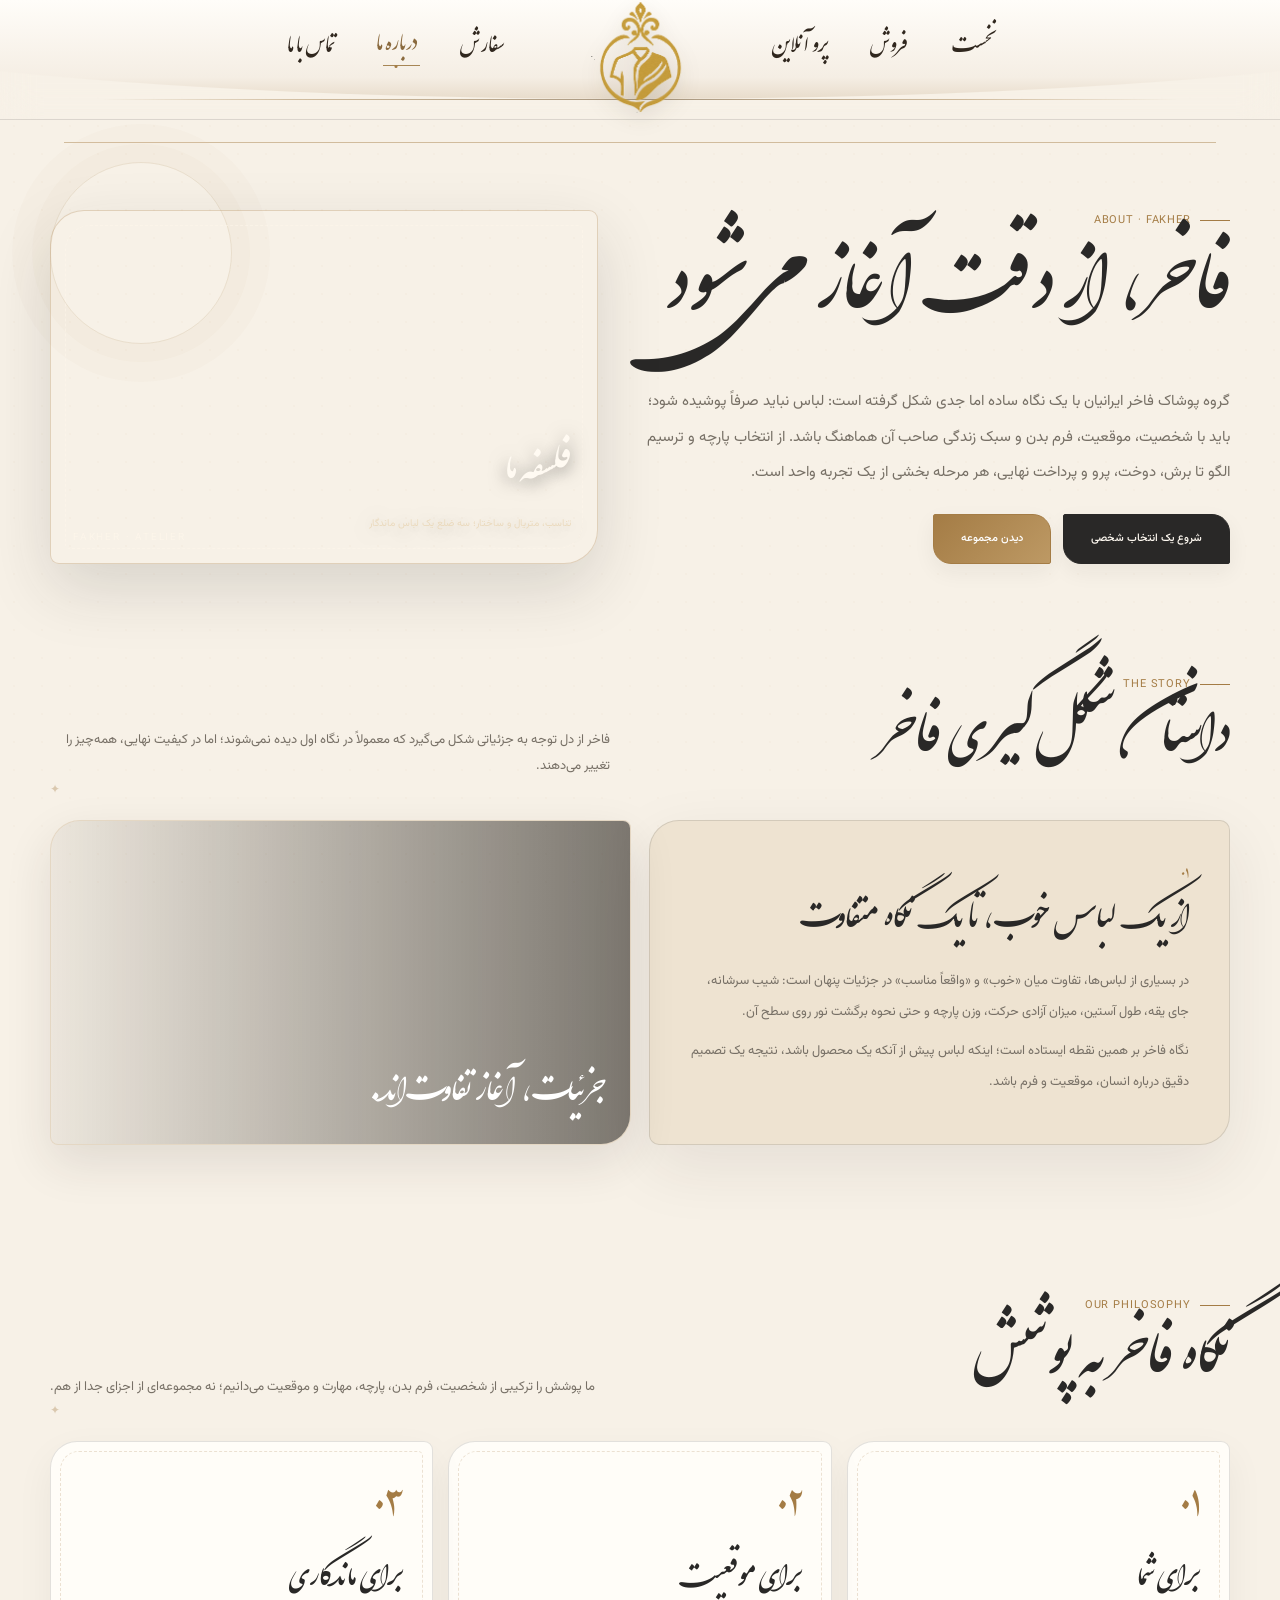
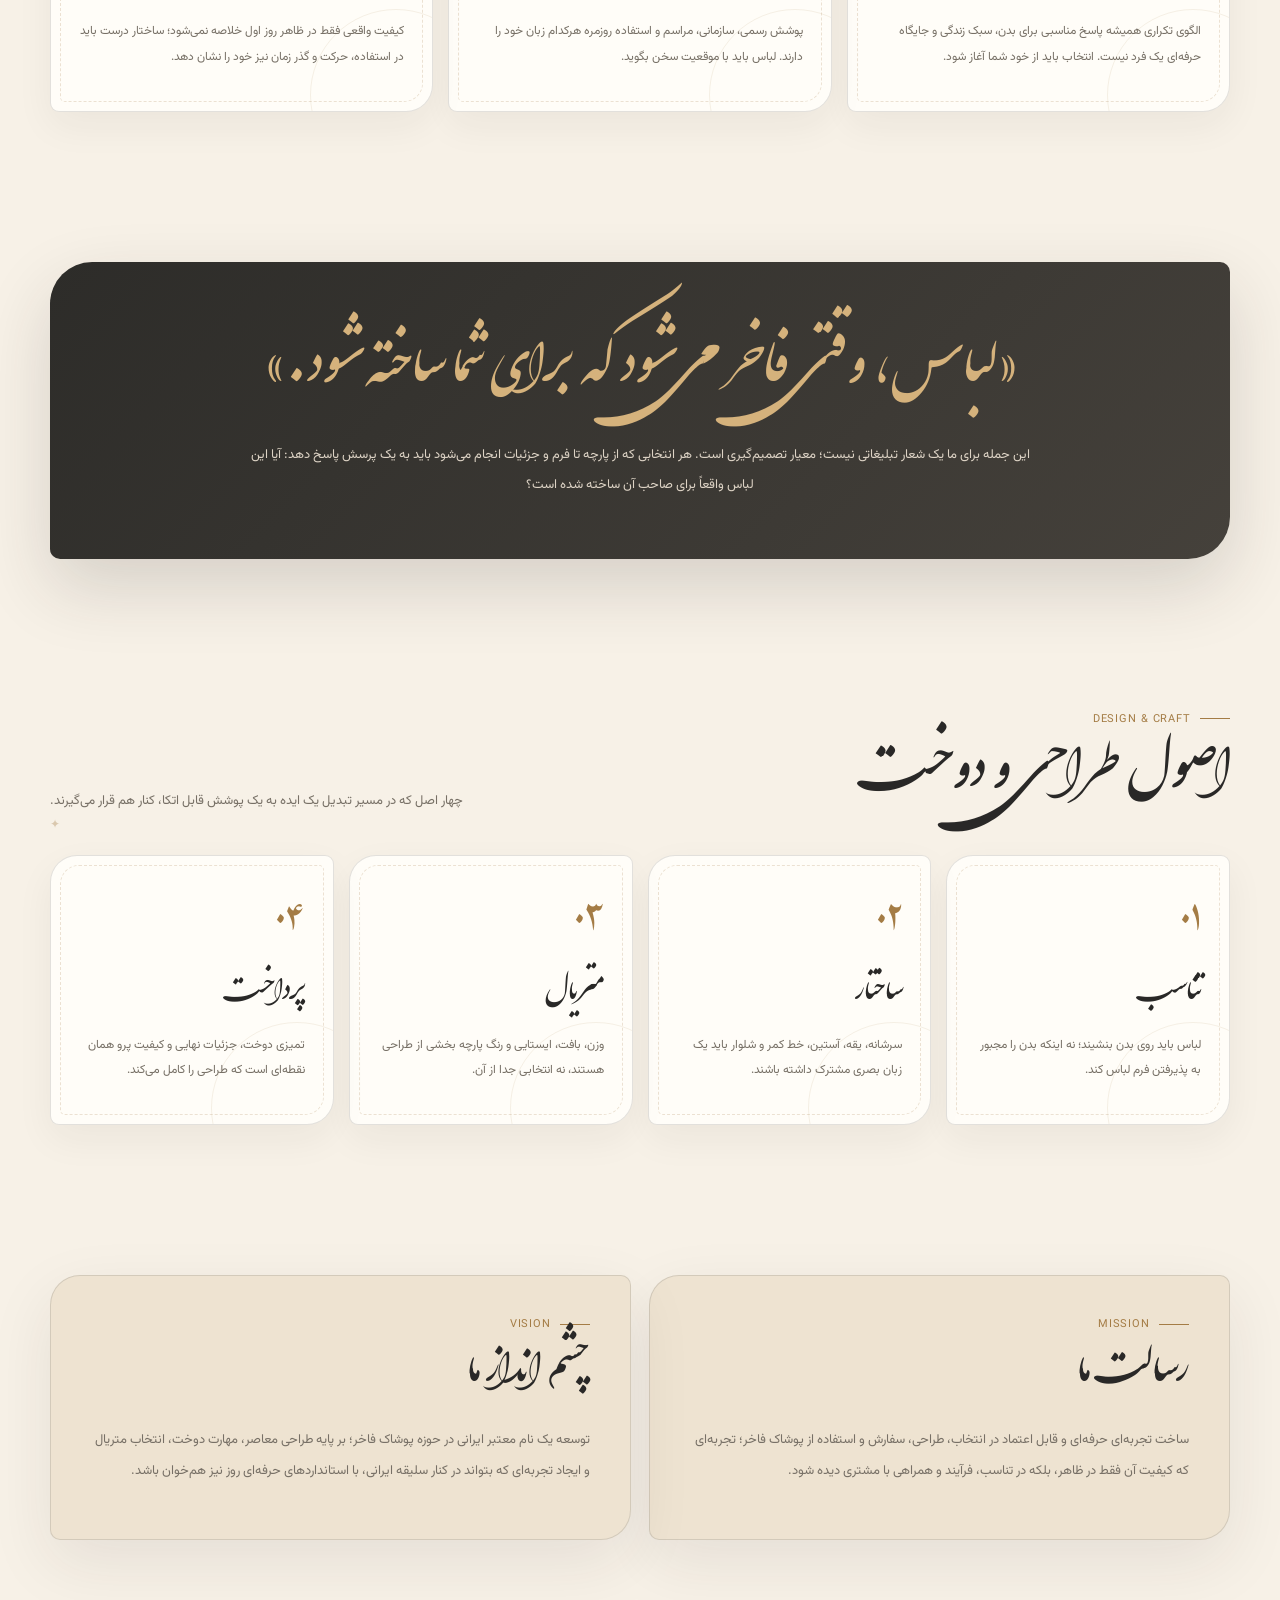
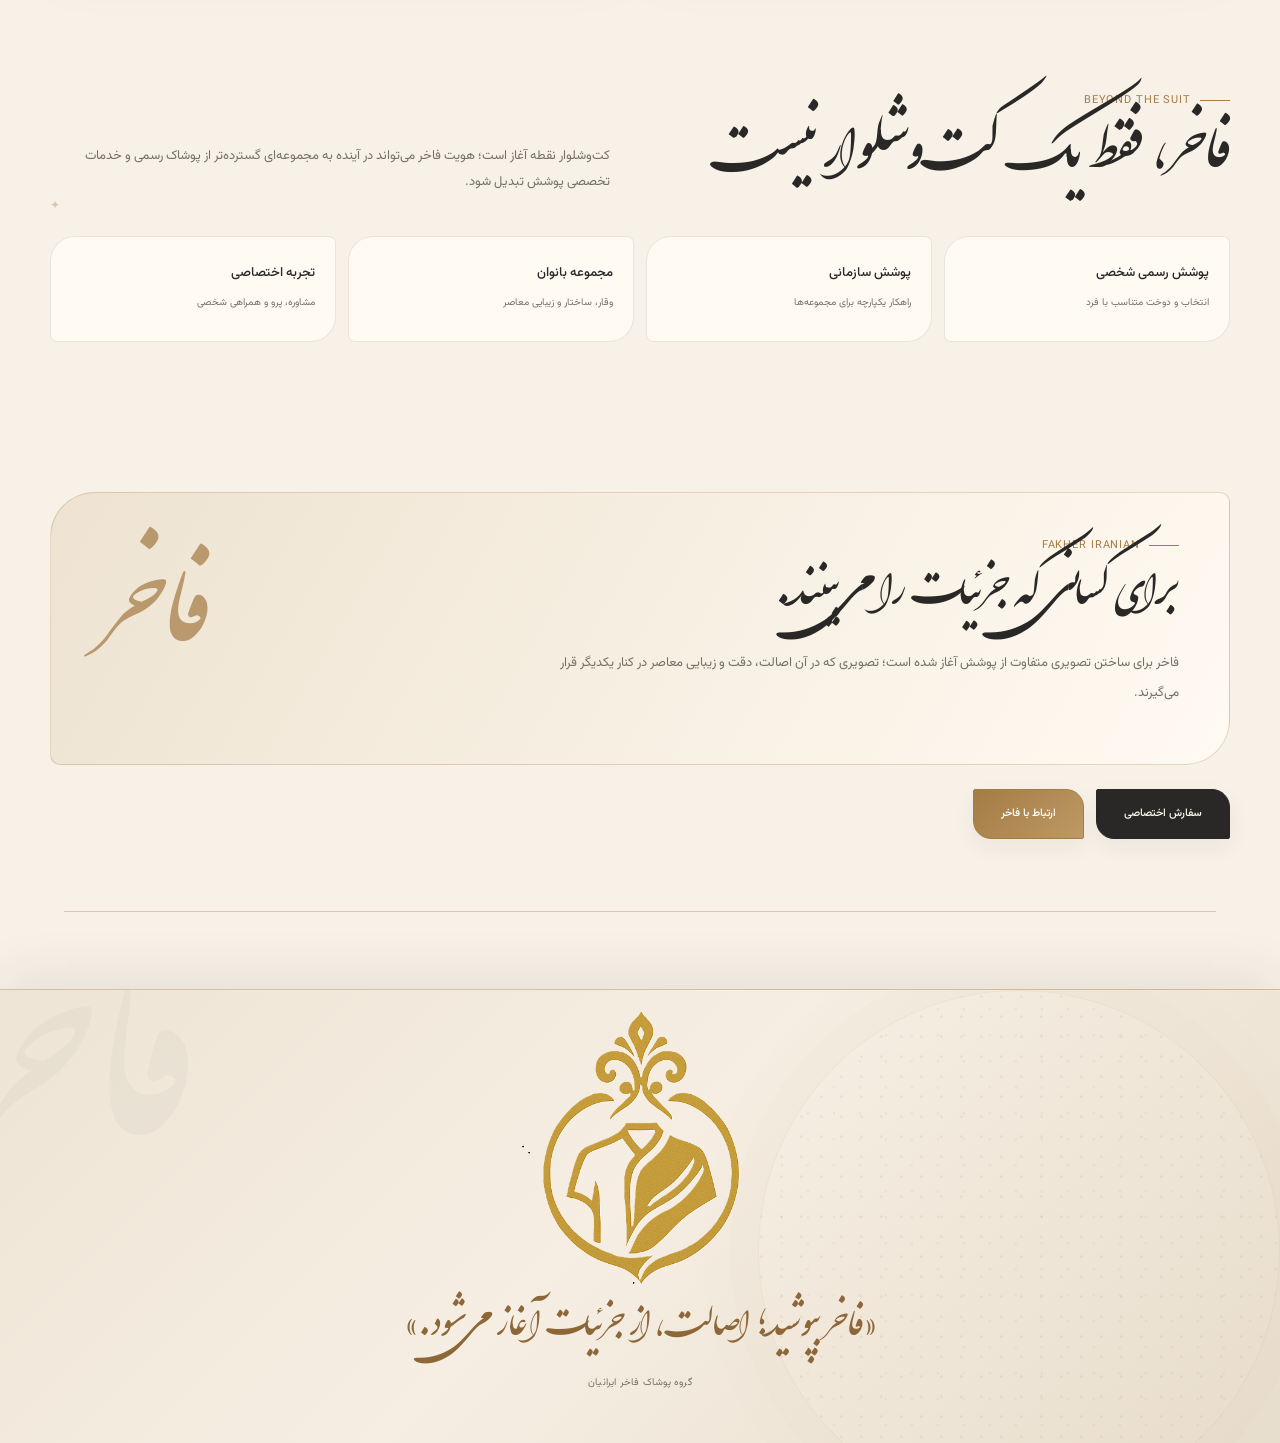
==== commit 51ad8143: "تکمیل نهایی صفحه درباره ما با بخش‌های داستان، مانیفست، رسالت، چشم‌انداز و پایان‌بندی جدید" ====
--- a/pages/about.html
+++ b/pages/about.html
@@ -1,5 +1,5 @@
-<!doctype html><html lang="fa" dir="rtl"><head><meta charset="utf-8"><meta name="viewport" content="width=device-width,initial-scale=1"><title>درباره ما | گروه پوشاک فاخر ایرانیان</title><meta name="description" content="درباره گروه پوشاک فاخر ایرانیان؛ فلسفه، داستان شکل‌گیری، اصول طراحی و دوخت، چشم‌انداز و مسیر توسعه برند فاخر."><link rel="icon" href="../assets/images/logo.png"><link rel="stylesheet" href="../assets/css/site.css"><link rel="stylesheet" href="../assets/css/mobile-nav.css"><link rel="stylesheet" href="../assets/css/refinement.css"></head><body><div class="page"><main class="main">
-<section class="page-hero"><div><div class="eyebrow">ABOUT · FAKHER</div><h1>فاخر، از دقت آغاز می‌شود</h1><p class="lead">گروه پوشاک فاخر ایرانیان با یک نگاه ساده اما جدی شکل گرفته است: لباس نباید صرفاً پوشیده شود؛ باید با شخصیت، موقعیت، فرم بدن و سبک زندگی صاحب آن هماهنگ باشد. از انتخاب پارچه و ترسیم الگو تا برش، دوخت، پرو و پرداخت نهایی، هر مرحله بخشی از یک تجربه واحد است.</p><div class="actions"><a class="btn dark" href="order.html">شروع یک انتخاب شخصی</a><a class="btn gold" href="sales.html">دیدن مجموعه</a></div></div><div class="page-hero-visual" style="--hero-image:url('https://images.unsplash.com/photo-1782789086467-06ccb25a8509?auto=format&fit=crop&w=1400&q=82');background-image:var(--hero-image)"><div class="visual-caption"><strong>فلسفه ما</strong><span>تناسب، متریال و ساختار؛ سه ضلع یک لباس ماندگار</span></div></div></section>
+<!doctype html><html lang="fa" dir="rtl"><head><meta charset="utf-8"><meta name="viewport" content="width=device-width,initial-scale=1"><title>درباره ما | گروه پوشاک فاخر ایرانیان</title><meta name="description" content="درباره گروه پوشاک فاخر ایرانیان؛ فلسفه، داستان شکل‌گیری، اصول طراحی و دوخت، چشم‌انداز و مسیر توسعه برند فاخر."><link rel="icon" href="../assets/images/logo.png"><link rel="stylesheet" href="../assets/css/site.css"><link rel="stylesheet" href="../assets/css/mobile-nav.css"><link rel="stylesheet" href="../assets/css/refinement.css"><style>.story-copy{padding:38px 40px}.story-copy h3{font-size:38px;margin:2px 0 15px}.story-copy p{font-size:13px;color:#777066;line-height:2.35;margin:9px 0}.about-story-image{margin-top:0;min-height:100%}.manifesto-panel{padding:58px 70px;text-align:center;background:linear-gradient(135deg,#2d2c29,#45413b);color:#f8f0e4;border-radius:42px 10px 42px 10px;box-shadow:0 28px 70px rgba(41,40,39,.16)}.manifesto-script{font:400 clamp(38px,5vw,65px)/1.7 Shekasteh,cursive;color:#d5b27c}.manifesto-panel p{max-width:780px;margin:12px auto 0;color:#ddd3c5;font-size:13px;line-height:2.3}.vision-card{padding:38px 40px;min-height:265px}.vision-card h2{font-size:48px;margin:4px 0 8px}.vision-card p{color:#777066;font-size:13px;line-height:2.35}.future-grid{display:grid;grid-template-columns:repeat(4,1fr);gap:12px}.future-grid>div{padding:23px 20px;background:#fffaf2;border:1px solid rgba(41,40,39,.10);border-radius:25px 7px 25px 7px;transition:.3s}.future-grid>div:hover{transform:translateY(-5px);border-color:rgba(164,124,69,.4);box-shadow:0 20px 45px rgba(41,40,39,.10)}.future-grid b{display:block;font-size:13px;font-weight:500}.future-grid span{font-size:10px;color:#777066}.closing-frame{min-height:255px;display:flex;align-items:center;justify-content:space-between;gap:35px;padding:42px 50px;background:linear-gradient(120deg,#eee3d1,#fffaf2);border:1px solid rgba(164,124,69,.28);border-radius:45px 10px 45px 10px}.closing-frame h2{font-size:50px;margin:4px 0}.closing-frame p{max-width:650px;color:#777066;font-size:13px;line-height:2.3}.closing-mark{font:400 115px/1 Shekasteh,cursive;color:#a47c45;opacity:.72;white-space:nowrap}.back-top{position:fixed;left:22px;bottom:24px;z-index:90;width:52px;height:52px;border:1px solid rgba(164,124,69,.55);border-radius:50%;background:#fffaf2ee;color:#7c5d36;box-shadow:0 12px 32px rgba(41,40,39,.14);display:flex;align-items:center;justify-content:center;cursor:pointer;opacity:0;visibility:hidden;transform:translateY(12px);transition:.3s}.back-top.show{opacity:1;visibility:visible;transform:none}.back-top small{position:absolute;bottom:-19px;font-size:8px;color:#8b765d}@media(max-width:900px){.future-grid{grid-template-columns:repeat(2,1fr)}.closing-frame{padding:36px 30px}.closing-mark{font-size:90px}}@media(max-width:680px){.story-copy{padding:30px 24px}.story-copy h3{font-size:32px}.manifesto-panel{padding:42px 24px}.manifesto-script{font-size:39px}.future-grid{grid-template-columns:1fr}.vision-card{padding:30px 24px;min-height:220px}.closing-frame{display:block;padding:34px 25px}.closing-mark{font-size:75px;margin-top:10px}.back-top{left:15px;bottom:18px;width:48px;height:48px}}</style></head><body><div class="page"><main class="main">
+<section class="page-hero"><div><div class="eyebrow">ABOUT · FAKHER</div><h1>فاخر، از دقت آغاز می‌شود</h1><p class="lead">گروه پوشاک فاخر ایرانیان با یک نگاه ساده اما جدی شکل گرفته است: لباس نباید صرفاً پوشیده شود؛ باید با شخصیت، موقعیت، فرم بدن و سبک زندگی صاحب آن هماهنگ باشد. از انتخاب پارچه و ترسیم الگو تا برش، دوخت، پرو و پرداخت نهایی، هر مرحله بخشی از یک تجربه واحد است.</p><div class="actions"><a class="btn dark" href="order.html">شروع یک انتخاب شخصی</a><a class="btn gold" href="sales.html">دیدن مجموعه</a></div></div><div class="page-hero-visual" style="background-image:url('https://images.unsplash.com/photo-1782789086467-06ccb25a8509?auto=format&fit=crop&w=1400&q=82')"><div class="visual-caption"><strong>فلسفه ما</strong><span>تناسب، متریال و ساختار؛ سه ضلع یک لباس ماندگار</span></div></div></section>
 <section class="section about-story"><div class="section-head"><div><div class="eyebrow">THE STORY</div><h2>داستان شکل‌گیری فاخر</h2></div><p>فاخر از دل توجه به جزئیاتی شکل می‌گیرد که معمولاً در نگاه اول دیده نمی‌شوند؛ اما در کیفیت نهایی، همه‌چیز را تغییر می‌دهند.</p></div><div class="split story-layout"><div class="panel story-copy"><span class="num">۰۱</span><h3>از یک لباس خوب، تا یک نگاه متفاوت</h3><p>در بسیاری از لباس‌ها، تفاوت میان «خوب» و «واقعاً مناسب» در جزئیات پنهان است: شیب سرشانه، جای یقه، طول آستین، میزان آزادی حرکت، وزن پارچه و حتی نحوه برگشت نور روی سطح آن.</p><p>نگاه فاخر بر همین نقطه ایستاده است؛ اینکه لباس پیش از آنکه یک محصول باشد، نتیجه یک تصمیم دقیق درباره انسان، موقعیت و فرم باشد.</p></div><div class="internal-image about-story-image" style="background-image:url('https://images.unsplash.com/photo-1780504542528-b950bc6c6b39?auto=format&fit=crop&fm=jpg&q=82&w=1600')"><span>جزئیات، آغاز تفاوت‌اند.</span></div></div></section>
 <section class="section"><div class="section-head"><div><div class="eyebrow">OUR PHILOSOPHY</div><h2>نگاه فاخر به پوشش</h2></div><p>ما پوشش را ترکیبی از شخصیت، فرم بدن، پارچه، مهارت و موقعیت می‌دانیم؛ نه مجموعه‌ای از اجزای جدا از هم.</p></div><div class="grid cards-3"><article class="card"><span class="num">۰۱</span><h3>برای شما</h3><p>الگوی تکراری همیشه پاسخ مناسبی برای بدن، سبک زندگی و جایگاه حرفه‌ای یک فرد نیست. انتخاب باید از خود شما آغاز شود.</p></article><article class="card"><span class="num">۰۲</span><h3>برای موقعیت</h3><p>پوشش رسمی، سازمانی، مراسم و استفاده روزمره هرکدام زبان خود را دارند. لباس باید با موقعیت سخن بگوید.</p></article><article class="card"><span class="num">۰۳</span><h3>برای ماندگاری</h3><p>کیفیت واقعی فقط در ظاهر روز اول خلاصه نمی‌شود؛ ساختار درست باید در استفاده، حرکت و گذر زمان نیز خود را نشان دهد.</p></article></div></section>
 <section class="section manifesto"><div class="manifesto-panel"><div class="manifesto-script">«لباس، وقتی فاخر می‌شود که برای شما ساخته شود.»</div><p>این جمله برای ما یک شعار تبلیغاتی نیست؛ معیار تصمیم‌گیری است. هر انتخابی که از پارچه تا فرم و جزئیات انجام می‌شود باید به یک پرسش پاسخ دهد: آیا این لباس واقعاً برای صاحب آن ساخته شده است؟</p></div></section>
@@ -7,4 +7,4 @@
 <section class="section vision-section"><div class="split"><div class="panel vision-card"><div class="eyebrow">MISSION</div><h2>رسالت ما</h2><p>ساخت تجربه‌ای حرفه‌ای و قابل اعتماد در انتخاب، طراحی، سفارش و استفاده از پوشاک فاخر؛ تجربه‌ای که کیفیت آن فقط در ظاهر، بلکه در تناسب، فرآیند و همراهی با مشتری دیده شود.</p></div><div class="panel vision-card"><div class="eyebrow">VISION</div><h2>چشم‌انداز ما</h2><p>توسعه یک نام معتبر ایرانی در حوزه پوشاک فاخر؛ بر پایه طراحی معاصر، مهارت دوخت، انتخاب متریال و ایجاد تجربه‌ای که بتواند در کنار سلیقه ایرانی، با استانداردهای حرفه‌ای روز نیز هم‌خوان باشد.</p></div></div></section>
 <section class="section future-section"><div class="section-head"><div><div class="eyebrow">BEYOND THE SUIT</div><h2>فاخر، فقط یک کت‌وشلوار نیست</h2></div><p>کت‌وشلوار نقطه آغاز است؛ هویت فاخر می‌تواند در آینده به مجموعه‌ای گسترده‌تر از پوشاک رسمی و خدمات تخصصی پوشش تبدیل شود.</p></div><div class="future-grid"><div><b>پوشش رسمی شخصی</b><span>انتخاب و دوخت متناسب با فرد</span></div><div><b>پوشش سازمانی</b><span>راهکار یکپارچه برای مجموعه‌ها</span></div><div><b>مجموعه بانوان</b><span>وقار، ساختار و زیبایی معاصر</span></div><div><b>تجربه اختصاصی</b><span>مشاوره، پرو و همراهی شخصی</span></div></div></section>
 <section class="section about-closing"><div class="closing-frame"><div><div class="eyebrow">FAKHER IRANIAN</div><h2>برای کسانی که جزئیات را می‌بینند.</h2><p>فاخر برای ساختن تصویری متفاوت از پوشش آغاز شده است؛ تصویری که در آن اصالت، دقت و زیبایی معاصر در کنار یکدیگر قرار می‌گیرند.</p></div><div class="closing-mark">فاخر</div></div><div class="actions"><a class="btn dark" href="order.html">سفارش اختصاصی</a><a class="btn gold" href="contact.html">ارتباط با فاخر</a></div></section>
-</main></div><script src="../assets/js/shell.js"></script></body></html>+</main></div><button class="back-top" id="backTop" type="button" aria-label="بازگشت به بالا"><span>↑</span><small>بالا</small></button><script>const b=document.getElementById('backTop');window.addEventListener('scroll',()=>b.classList.toggle('show',scrollY>420),{passive:true});b.onclick=()=>window.scrollTo({top:0,behavior:'smooth'});</script><script src="../assets/js/shell.js"></script></body></html>
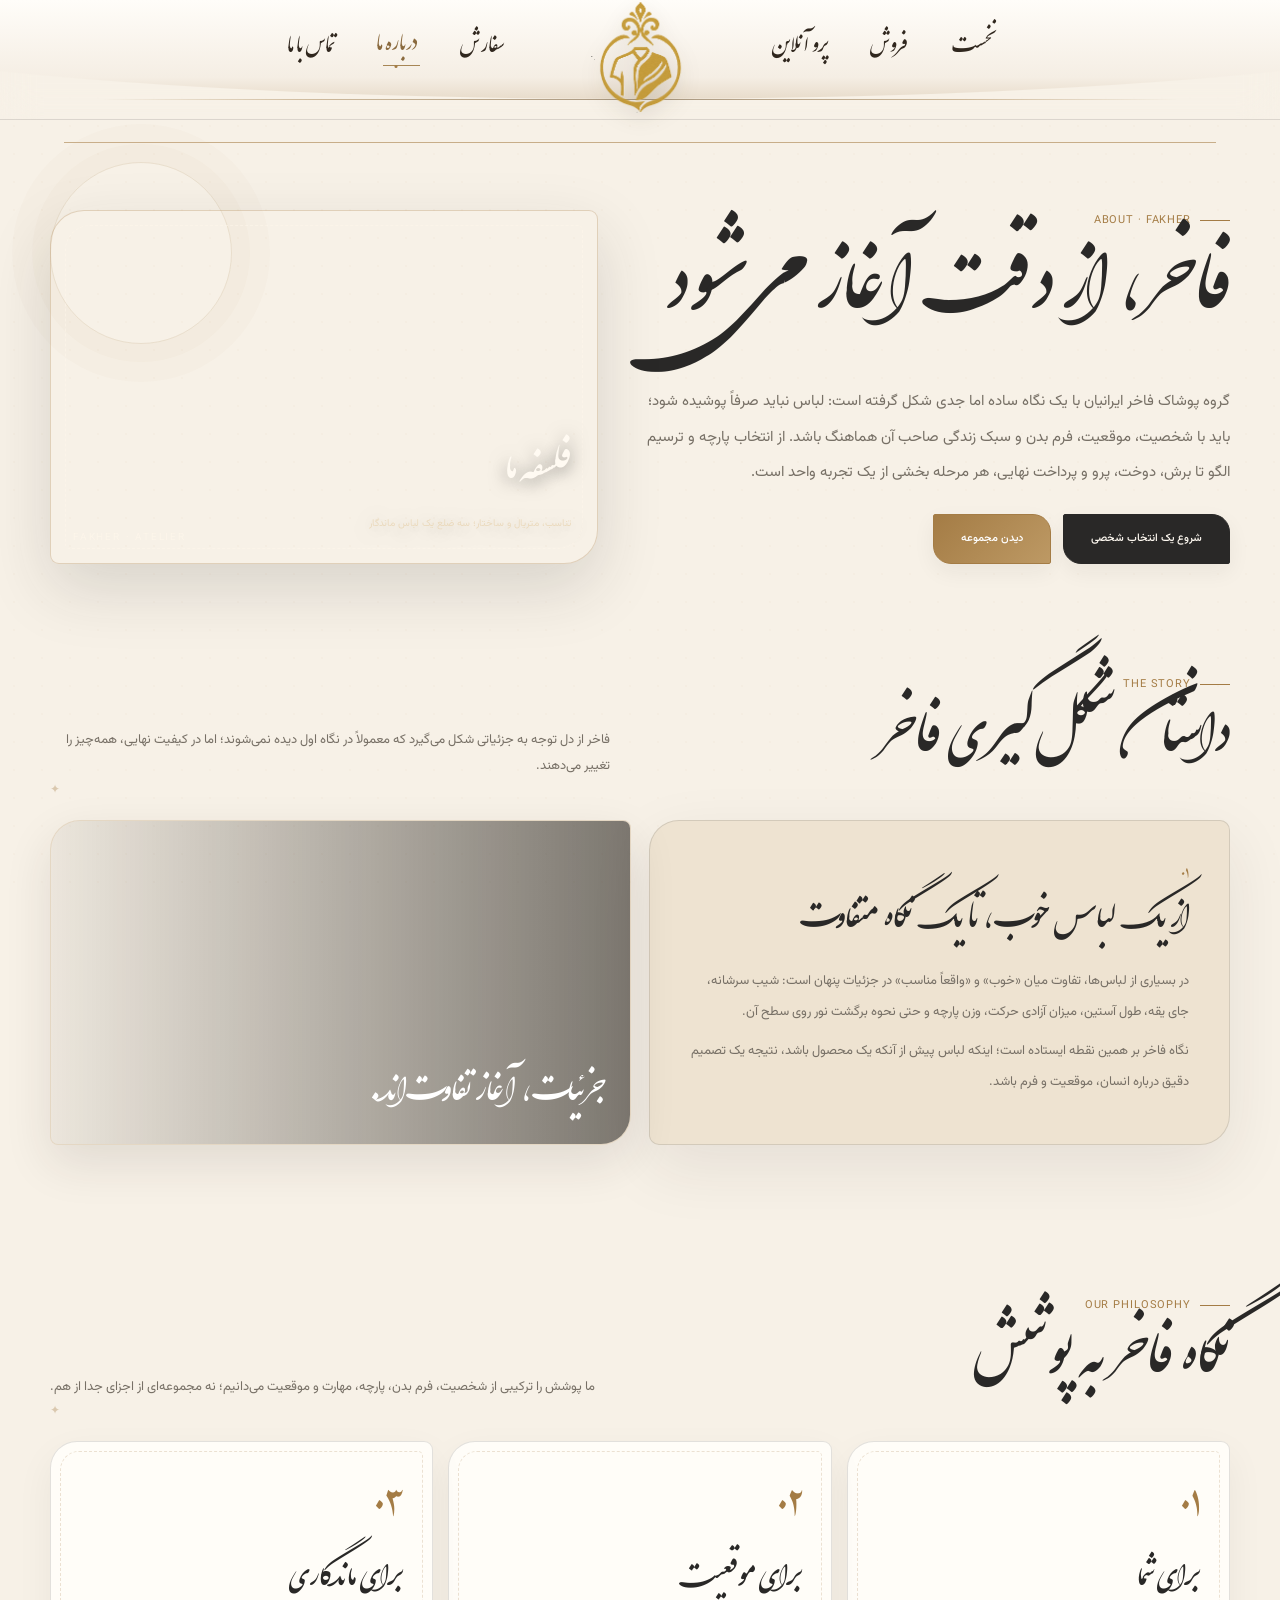
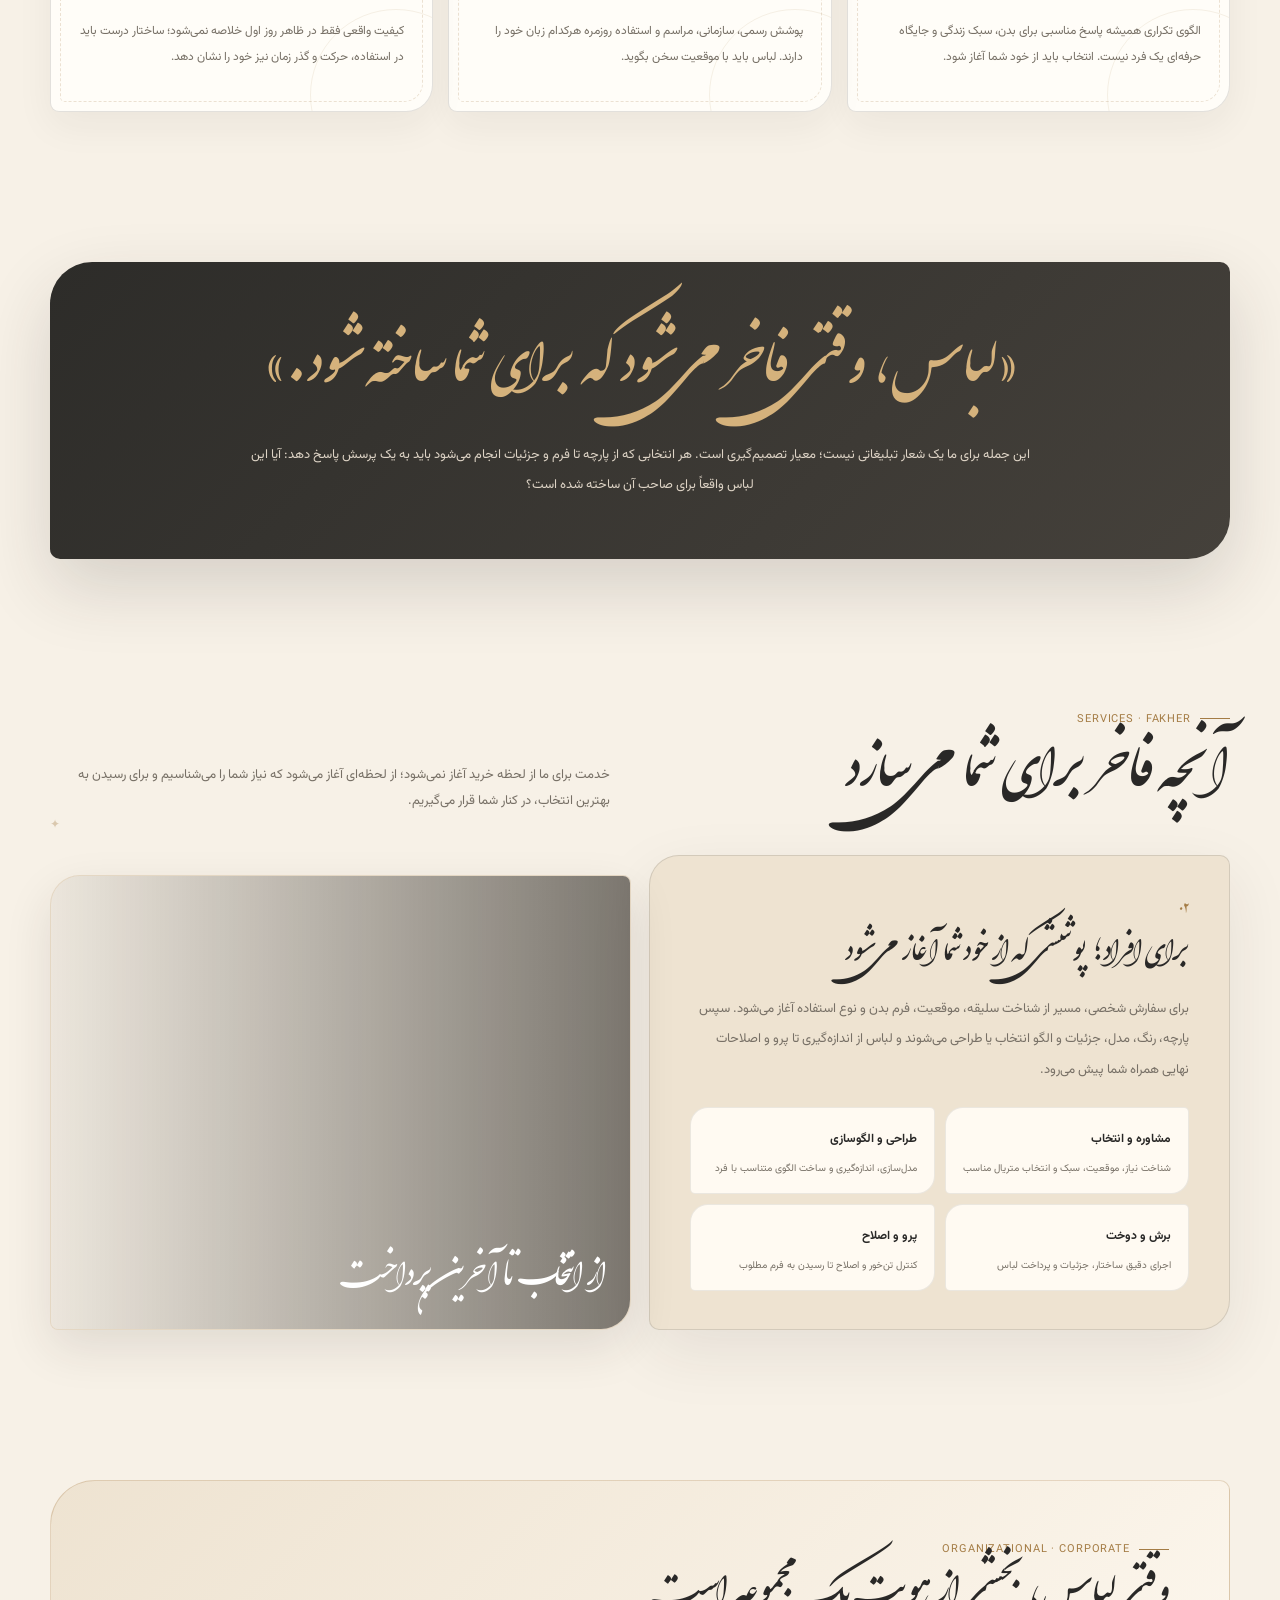
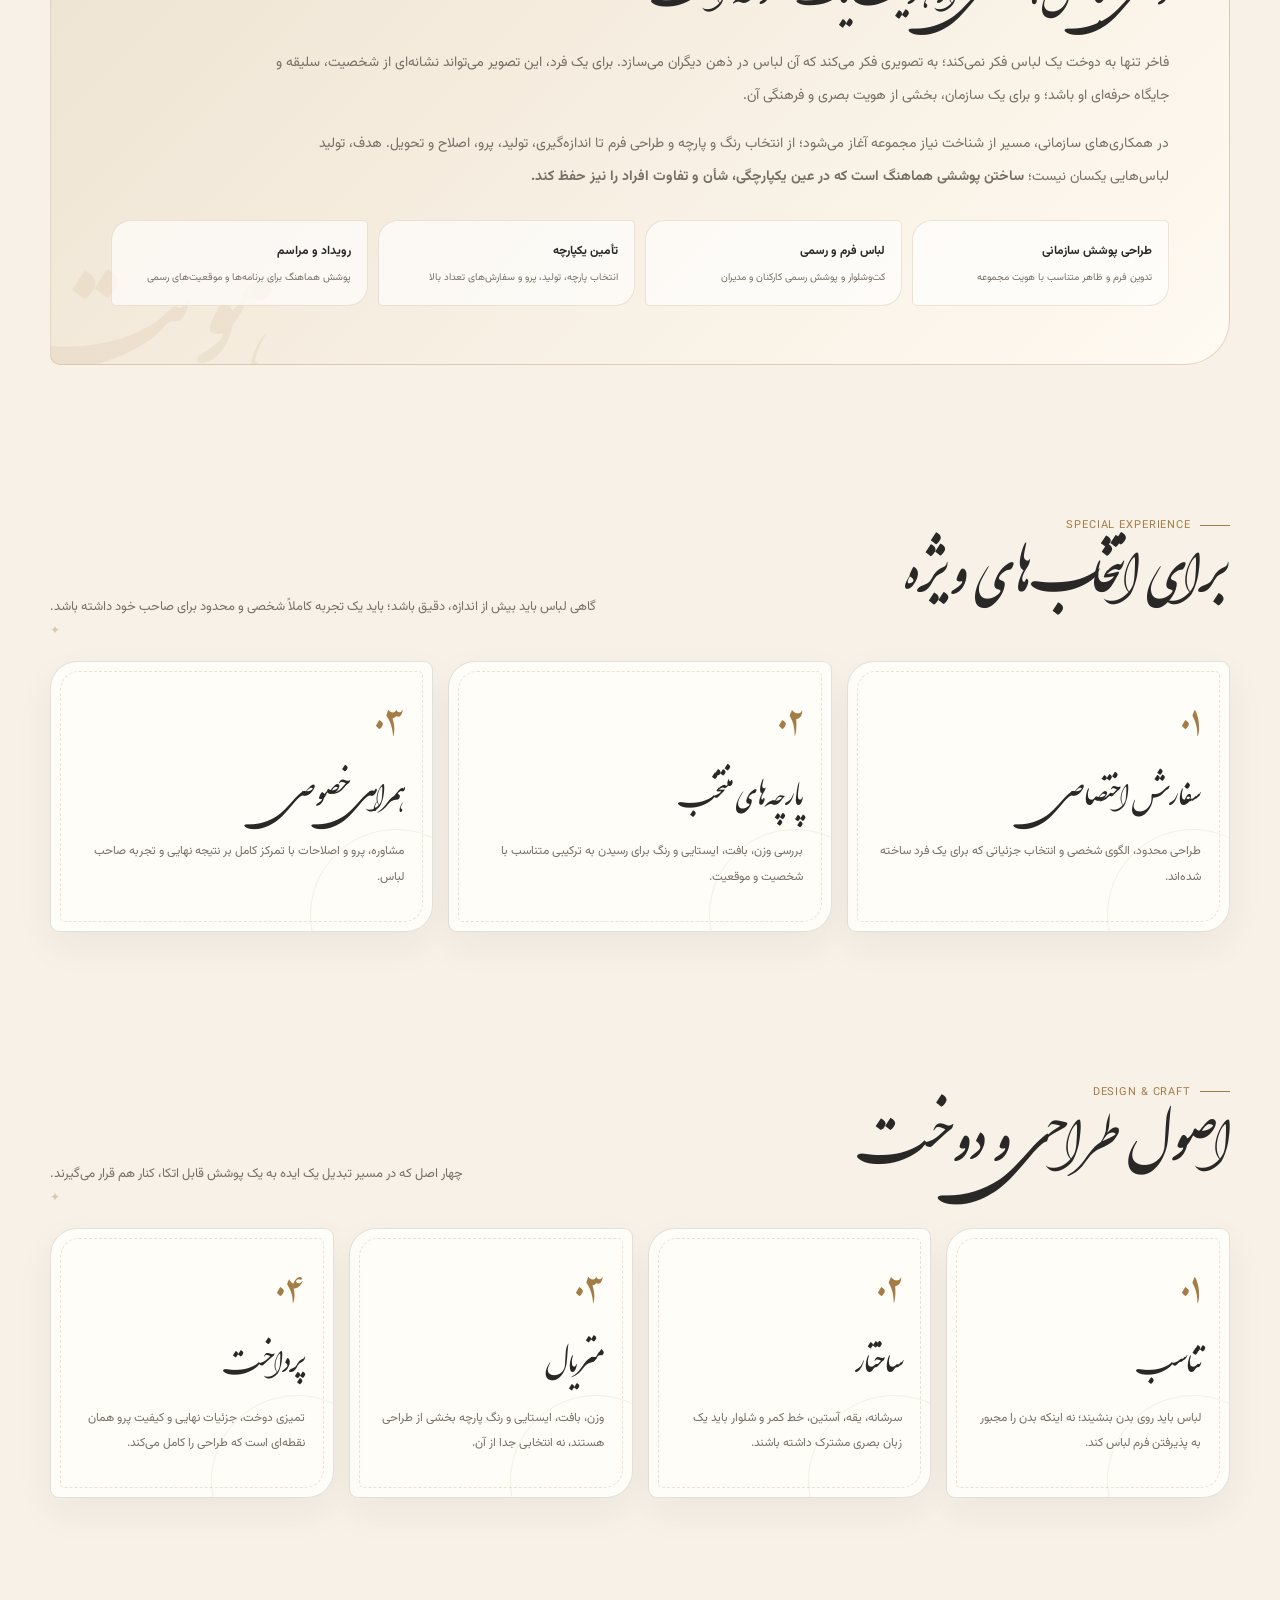
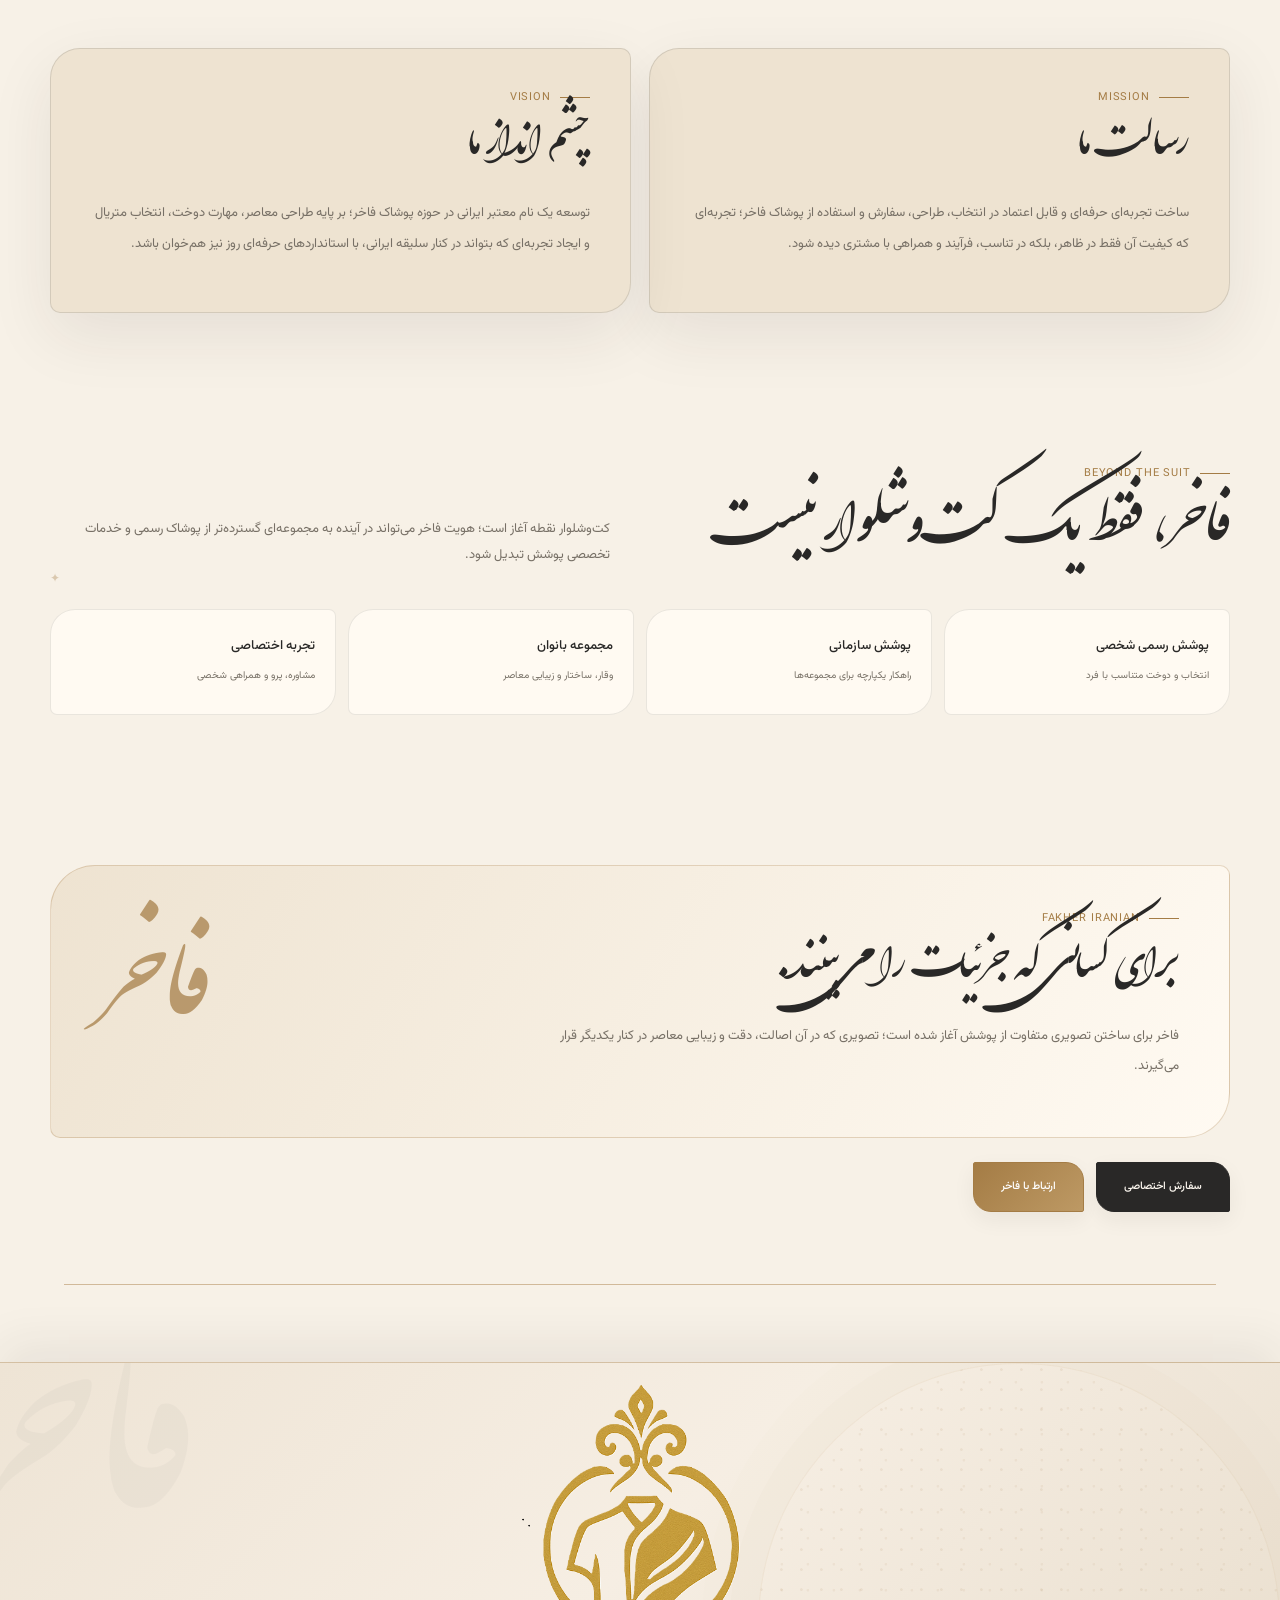
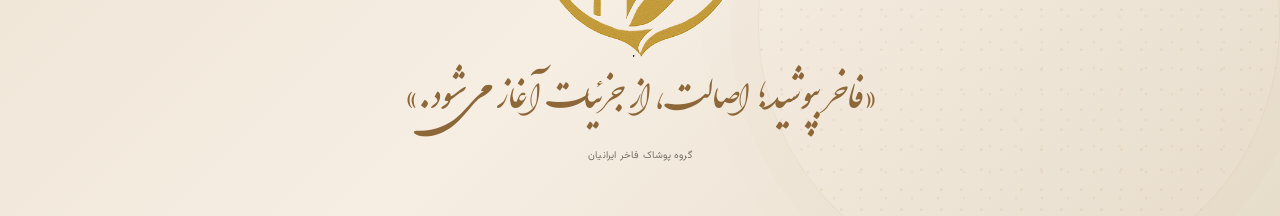
==== commit 9c6c671d: "افزودن روایت کامل خدمات شخصی و سازمانی به صفحه فاخر" ====
--- a/pages/about.html
+++ b/pages/about.html
@@ -1,10 +1,13 @@
-<!doctype html><html lang="fa" dir="rtl"><head><meta charset="utf-8"><meta name="viewport" content="width=device-width,initial-scale=1"><title>درباره ما | گروه پوشاک فاخر ایرانیان</title><meta name="description" content="درباره گروه پوشاک فاخر ایرانیان؛ فلسفه، داستان شکل‌گیری، اصول طراحی و دوخت، چشم‌انداز و مسیر توسعه برند فاخر."><link rel="icon" href="../assets/images/logo.png"><link rel="stylesheet" href="../assets/css/site.css"><link rel="stylesheet" href="../assets/css/mobile-nav.css"><link rel="stylesheet" href="../assets/css/refinement.css"><style>.story-copy{padding:38px 40px}.story-copy h3{font-size:38px;margin:2px 0 15px}.story-copy p{font-size:13px;color:#777066;line-height:2.35;margin:9px 0}.about-story-image{margin-top:0;min-height:100%}.manifesto-panel{padding:58px 70px;text-align:center;background:linear-gradient(135deg,#2d2c29,#45413b);color:#f8f0e4;border-radius:42px 10px 42px 10px;box-shadow:0 28px 70px rgba(41,40,39,.16)}.manifesto-script{font:400 clamp(38px,5vw,65px)/1.7 Shekasteh,cursive;color:#d5b27c}.manifesto-panel p{max-width:780px;margin:12px auto 0;color:#ddd3c5;font-size:13px;line-height:2.3}.vision-card{padding:38px 40px;min-height:265px}.vision-card h2{font-size:48px;margin:4px 0 8px}.vision-card p{color:#777066;font-size:13px;line-height:2.35}.future-grid{display:grid;grid-template-columns:repeat(4,1fr);gap:12px}.future-grid>div{padding:23px 20px;background:#fffaf2;border:1px solid rgba(41,40,39,.10);border-radius:25px 7px 25px 7px;transition:.3s}.future-grid>div:hover{transform:translateY(-5px);border-color:rgba(164,124,69,.4);box-shadow:0 20px 45px rgba(41,40,39,.10)}.future-grid b{display:block;font-size:13px;font-weight:500}.future-grid span{font-size:10px;color:#777066}.closing-frame{min-height:255px;display:flex;align-items:center;justify-content:space-between;gap:35px;padding:42px 50px;background:linear-gradient(120deg,#eee3d1,#fffaf2);border:1px solid rgba(164,124,69,.28);border-radius:45px 10px 45px 10px}.closing-frame h2{font-size:50px;margin:4px 0}.closing-frame p{max-width:650px;color:#777066;font-size:13px;line-height:2.3}.closing-mark{font:400 115px/1 Shekasteh,cursive;color:#a47c45;opacity:.72;white-space:nowrap}.back-top{position:fixed;left:22px;bottom:24px;z-index:90;width:52px;height:52px;border:1px solid rgba(164,124,69,.55);border-radius:50%;background:#fffaf2ee;color:#7c5d36;box-shadow:0 12px 32px rgba(41,40,39,.14);display:flex;align-items:center;justify-content:center;cursor:pointer;opacity:0;visibility:hidden;transform:translateY(12px);transition:.3s}.back-top.show{opacity:1;visibility:visible;transform:none}.back-top small{position:absolute;bottom:-19px;font-size:8px;color:#8b765d}@media(max-width:900px){.future-grid{grid-template-columns:repeat(2,1fr)}.closing-frame{padding:36px 30px}.closing-mark{font-size:90px}}@media(max-width:680px){.story-copy{padding:30px 24px}.story-copy h3{font-size:32px}.manifesto-panel{padding:42px 24px}.manifesto-script{font-size:39px}.future-grid{grid-template-columns:1fr}.vision-card{padding:30px 24px;min-height:220px}.closing-frame{display:block;padding:34px 25px}.closing-mark{font-size:75px;margin-top:10px}.back-top{left:15px;bottom:18px;width:48px;height:48px}}</style></head><body><div class="page"><main class="main">
+<!doctype html><html lang="fa" dir="rtl"><head><meta charset="utf-8"><meta name="viewport" content="width=device-width,initial-scale=1"><title>درباره ما | گروه پوشاک فاخر ایرانیان</title><meta name="description" content="درباره گروه پوشاک فاخر ایرانیان؛ فلسفه برند، خدمات شخصی، پوشش سازمانی و مسیر توسعه فاخر."><link rel="icon" href="../assets/images/logo.png"><link rel="stylesheet" href="../assets/css/site.css"><link rel="stylesheet" href="../assets/css/mobile-nav.css"><link rel="stylesheet" href="../assets/css/refinement.css"><style>.story-copy{padding:38px 40px}.story-copy h3{font-size:38px;margin:2px 0 15px}.story-copy p,.service-copy p,.org-copy p{font-size:13px;color:#777066;line-height:2.35;margin:9px 0}.about-story-image,.org-image{margin-top:0;min-height:100%}.manifesto-panel{padding:58px 70px;text-align:center;background:linear-gradient(135deg,#2d2c29,#45413b);color:#f8f0e4;border-radius:42px 10px 42px 10px;box-shadow:0 28px 70px rgba(41,40,39,.16)}.manifesto-script{font:400 clamp(38px,5vw,65px)/1.7 Shekasteh,cursive;color:#d5b27c}.manifesto-panel p{max-width:780px;margin:12px auto 0;color:#ddd3c5;font-size:13px;line-height:2.3}.service-copy,.org-copy{padding:38px 40px}.service-copy h3,.org-copy h3{font-size:34px;margin:4px 0 12px}.service-list{display:grid;grid-template-columns:repeat(2,1fr);gap:10px;margin-top:22px}.service-list div{padding:15px 17px;background:#fffaf2;border:1px solid rgba(41,40,39,.09);border-radius:18px 5px 18px 5px}.service-list b{font-size:12px;font-weight:600}.service-list span{display:block;font-size:10px;color:#777066;margin-top:4px;line-height:1.9}.org-band{position:relative;overflow:hidden;padding:58px 60px;background:linear-gradient(135deg,#eee3d1,#fffaf2);border:1px solid rgba(164,124,69,.28);border-radius:45px 10px 45px 10px}.org-band:after{content:'هویت';position:absolute;left:-25px;bottom:-55px;font:400 150px/1 Shekasteh,cursive;color:#a47c45;opacity:.09}.org-band>*{position:relative;z-index:1}.org-band h2{font-size:45px;margin:4px 0 12px}.org-band .lead-org{max-width:900px;color:#777066;font-size:14px;line-height:2.4}.org-grid{display:grid;grid-template-columns:repeat(4,1fr);gap:10px;margin-top:25px}.org-grid div{padding:18px 16px;background:#ffffffa8;border:1px solid rgba(164,124,69,.2);border-radius:20px 5px 20px 5px}.org-grid b{display:block;font-size:12px}.org-grid span{display:block;font-size:10px;color:#777066;line-height:1.9;margin-top:5px}.vision-card{padding:38px 40px;min-height:265px}.vision-card h2{font-size:48px;margin:4px 0 8px}.vision-card p{color:#777066;font-size:13px;line-height:2.35}.future-grid{display:grid;grid-template-columns:repeat(4,1fr);gap:12px}.future-grid>div{padding:23px 20px;background:#fffaf2;border:1px solid rgba(41,40,39,.10);border-radius:25px 7px 25px 7px;transition:.3s}.future-grid>div:hover{transform:translateY(-5px);border-color:rgba(164,124,69,.4);box-shadow:0 20px 45px rgba(41,40,39,.10)}.future-grid b{display:block;font-size:13px;font-weight:500}.future-grid span{font-size:10px;color:#777066}.closing-frame{min-height:255px;display:flex;align-items:center;justify-content:space-between;gap:35px;padding:42px 50px;background:linear-gradient(120deg,#eee3d1,#fffaf2);border:1px solid rgba(164,124,69,.28);border-radius:45px 10px 45px 10px}.closing-frame h2{font-size:50px;margin:4px 0}.closing-frame p{max-width:650px;color:#777066;font-size:13px;line-height:2.3}.closing-mark{font:400 115px/1 Shekasteh,cursive;color:#a47c45;opacity:.72;white-space:nowrap}.back-top{position:fixed;left:22px;bottom:24px;z-index:90;width:52px;height:52px;border:1px solid rgba(164,124,69,.55);border-radius:50%;background:#fffaf2ee;color:#7c5d36;box-shadow:0 12px 32px rgba(41,40,39,.14);display:flex;align-items:center;justify-content:center;cursor:pointer;opacity:0;visibility:hidden;transform:translateY(12px);transition:.3s}.back-top.show{opacity:1;visibility:visible;transform:none}.back-top small{position:absolute;bottom:-19px;font-size:8px;color:#8b765d}@media(max-width:900px){.org-grid,.future-grid{grid-template-columns:repeat(2,1fr)}.org-band{padding:45px 35px}.closing-frame{padding:36px 30px}.closing-mark{font-size:90px}}@media(max-width:680px){.story-copy,.service-copy,.org-copy{padding:30px 24px}.story-copy h3,.service-copy h3,.org-copy h3{font-size:30px}.manifesto-panel{padding:42px 24px}.manifesto-script{font-size:39px}.service-list,.org-grid,.future-grid{grid-template-columns:1fr}.org-band{padding:35px 24px}.org-band h2{font-size:34px}.vision-card{padding:30px 24px;min-height:220px}.closing-frame{display:block;padding:34px 25px}.closing-mark{font-size:75px;margin-top:10px}.back-top{left:15px;bottom:18px;width:48px;height:48px}}</style></head><body><div class="page"><main class="main">
 <section class="page-hero"><div><div class="eyebrow">ABOUT · FAKHER</div><h1>فاخر، از دقت آغاز می‌شود</h1><p class="lead">گروه پوشاک فاخر ایرانیان با یک نگاه ساده اما جدی شکل گرفته است: لباس نباید صرفاً پوشیده شود؛ باید با شخصیت، موقعیت، فرم بدن و سبک زندگی صاحب آن هماهنگ باشد. از انتخاب پارچه و ترسیم الگو تا برش، دوخت، پرو و پرداخت نهایی، هر مرحله بخشی از یک تجربه واحد است.</p><div class="actions"><a class="btn dark" href="order.html">شروع یک انتخاب شخصی</a><a class="btn gold" href="sales.html">دیدن مجموعه</a></div></div><div class="page-hero-visual" style="background-image:url('https://images.unsplash.com/photo-1782789086467-06ccb25a8509?auto=format&fit=crop&w=1400&q=82')"><div class="visual-caption"><strong>فلسفه ما</strong><span>تناسب، متریال و ساختار؛ سه ضلع یک لباس ماندگار</span></div></div></section>
-<section class="section about-story"><div class="section-head"><div><div class="eyebrow">THE STORY</div><h2>داستان شکل‌گیری فاخر</h2></div><p>فاخر از دل توجه به جزئیاتی شکل می‌گیرد که معمولاً در نگاه اول دیده نمی‌شوند؛ اما در کیفیت نهایی، همه‌چیز را تغییر می‌دهند.</p></div><div class="split story-layout"><div class="panel story-copy"><span class="num">۰۱</span><h3>از یک لباس خوب، تا یک نگاه متفاوت</h3><p>در بسیاری از لباس‌ها، تفاوت میان «خوب» و «واقعاً مناسب» در جزئیات پنهان است: شیب سرشانه، جای یقه، طول آستین، میزان آزادی حرکت، وزن پارچه و حتی نحوه برگشت نور روی سطح آن.</p><p>نگاه فاخر بر همین نقطه ایستاده است؛ اینکه لباس پیش از آنکه یک محصول باشد، نتیجه یک تصمیم دقیق درباره انسان، موقعیت و فرم باشد.</p></div><div class="internal-image about-story-image" style="background-image:url('https://images.unsplash.com/photo-1780504542528-b950bc6c6b39?auto=format&fit=crop&fm=jpg&q=82&w=1600')"><span>جزئیات، آغاز تفاوت‌اند.</span></div></div></section>
+<section class="section about-story"><div class="section-head"><div><div class="eyebrow">THE STORY</div><h2>داستان شکل‌گیری فاخر</h2></div><p>فاخر از دل توجه به جزئیاتی شکل می‌گیرد که معمولاً در نگاه اول دیده نمی‌شوند؛ اما در کیفیت نهایی، همه‌چیز را تغییر می‌دهند.</p></div><div class="split"><div class="panel story-copy"><span class="num">۰۱</span><h3>از یک لباس خوب، تا یک نگاه متفاوت</h3><p>در بسیاری از لباس‌ها، تفاوت میان «خوب» و «واقعاً مناسب» در جزئیات پنهان است: شیب سرشانه، جای یقه، طول آستین، میزان آزادی حرکت، وزن پارچه و حتی نحوه برگشت نور روی سطح آن.</p><p>نگاه فاخر بر همین نقطه ایستاده است؛ اینکه لباس پیش از آنکه یک محصول باشد، نتیجه یک تصمیم دقیق درباره انسان، موقعیت و فرم باشد.</p></div><div class="internal-image about-story-image" style="background-image:url('https://images.unsplash.com/photo-1780504542528-b950bc6c6b39?auto=format&fit=crop&fm=jpg&q=82&w=1600')"><span>جزئیات، آغاز تفاوت‌اند.</span></div></div></section>
 <section class="section"><div class="section-head"><div><div class="eyebrow">OUR PHILOSOPHY</div><h2>نگاه فاخر به پوشش</h2></div><p>ما پوشش را ترکیبی از شخصیت، فرم بدن، پارچه، مهارت و موقعیت می‌دانیم؛ نه مجموعه‌ای از اجزای جدا از هم.</p></div><div class="grid cards-3"><article class="card"><span class="num">۰۱</span><h3>برای شما</h3><p>الگوی تکراری همیشه پاسخ مناسبی برای بدن، سبک زندگی و جایگاه حرفه‌ای یک فرد نیست. انتخاب باید از خود شما آغاز شود.</p></article><article class="card"><span class="num">۰۲</span><h3>برای موقعیت</h3><p>پوشش رسمی، سازمانی، مراسم و استفاده روزمره هرکدام زبان خود را دارند. لباس باید با موقعیت سخن بگوید.</p></article><article class="card"><span class="num">۰۳</span><h3>برای ماندگاری</h3><p>کیفیت واقعی فقط در ظاهر روز اول خلاصه نمی‌شود؛ ساختار درست باید در استفاده، حرکت و گذر زمان نیز خود را نشان دهد.</p></article></div></section>
 <section class="section manifesto"><div class="manifesto-panel"><div class="manifesto-script">«لباس، وقتی فاخر می‌شود که برای شما ساخته شود.»</div><p>این جمله برای ما یک شعار تبلیغاتی نیست؛ معیار تصمیم‌گیری است. هر انتخابی که از پارچه تا فرم و جزئیات انجام می‌شود باید به یک پرسش پاسخ دهد: آیا این لباس واقعاً برای صاحب آن ساخته شده است؟</p></div></section>
-<section class="section"><div class="section-head"><div><div class="eyebrow">DESIGN & CRAFT</div><h2>اصول طراحی و دوخت</h2></div><p>چهار اصل که در مسیر تبدیل یک ایده به یک پوشش قابل اتکا، کنار هم قرار می‌گیرند.</p></div><div class="grid cards-4 principles"><article class="card"><span class="num">۰۱</span><h3>تناسب</h3><p>لباس باید روی بدن بنشیند؛ نه اینکه بدن را مجبور به پذیرفتن فرم لباس کند.</p></article><article class="card"><span class="num">۰۲</span><h3>ساختار</h3><p>سرشانه، یقه، آستین، خط کمر و شلوار باید یک زبان بصری مشترک داشته باشند.</p></article><article class="card"><span class="num">۰۳</span><h3>متریال</h3><p>وزن، بافت، ایستایی و رنگ پارچه بخشی از طراحی هستند، نه انتخابی جدا از آن.</p></article><article class="card"><span class="num">۰۴</span><h3>پرداخت</h3><p>تمیزی دوخت، جزئیات نهایی و کیفیت پرو همان نقطه‌ای است که طراحی را کامل می‌کند.</p></article></div></section>
-<section class="section vision-section"><div class="split"><div class="panel vision-card"><div class="eyebrow">MISSION</div><h2>رسالت ما</h2><p>ساخت تجربه‌ای حرفه‌ای و قابل اعتماد در انتخاب، طراحی، سفارش و استفاده از پوشاک فاخر؛ تجربه‌ای که کیفیت آن فقط در ظاهر، بلکه در تناسب، فرآیند و همراهی با مشتری دیده شود.</p></div><div class="panel vision-card"><div class="eyebrow">VISION</div><h2>چشم‌انداز ما</h2><p>توسعه یک نام معتبر ایرانی در حوزه پوشاک فاخر؛ بر پایه طراحی معاصر، مهارت دوخت، انتخاب متریال و ایجاد تجربه‌ای که بتواند در کنار سلیقه ایرانی، با استانداردهای حرفه‌ای روز نیز هم‌خوان باشد.</p></div></div></section>
-<section class="section future-section"><div class="section-head"><div><div class="eyebrow">BEYOND THE SUIT</div><h2>فاخر، فقط یک کت‌وشلوار نیست</h2></div><p>کت‌وشلوار نقطه آغاز است؛ هویت فاخر می‌تواند در آینده به مجموعه‌ای گسترده‌تر از پوشاک رسمی و خدمات تخصصی پوشش تبدیل شود.</p></div><div class="future-grid"><div><b>پوشش رسمی شخصی</b><span>انتخاب و دوخت متناسب با فرد</span></div><div><b>پوشش سازمانی</b><span>راهکار یکپارچه برای مجموعه‌ها</span></div><div><b>مجموعه بانوان</b><span>وقار، ساختار و زیبایی معاصر</span></div><div><b>تجربه اختصاصی</b><span>مشاوره، پرو و همراهی شخصی</span></div></div></section>
-<section class="section about-closing"><div class="closing-frame"><div><div class="eyebrow">FAKHER IRANIAN</div><h2>برای کسانی که جزئیات را می‌بینند.</h2><p>فاخر برای ساختن تصویری متفاوت از پوشش آغاز شده است؛ تصویری که در آن اصالت، دقت و زیبایی معاصر در کنار یکدیگر قرار می‌گیرند.</p></div><div class="closing-mark">فاخر</div></div><div class="actions"><a class="btn dark" href="order.html">سفارش اختصاصی</a><a class="btn gold" href="contact.html">ارتباط با فاخر</a></div></section>
+<section class="section"><div class="section-head"><div><div class="eyebrow">SERVICES · FAKHER</div><h2>آنچه فاخر برای شما می‌سازد</h2></div><p>خدمت برای ما از لحظه خرید آغاز نمی‌شود؛ از لحظه‌ای آغاز می‌شود که نیاز شما را می‌شناسیم و برای رسیدن به بهترین انتخاب، در کنار شما قرار می‌گیریم.</p></div><div class="split"><div class="panel service-copy"><span class="num">۰۲</span><h3>برای افراد؛ پوششی که از خود شما آغاز می‌شود</h3><p>برای سفارش شخصی، مسیر از شناخت سلیقه، موقعیت، فرم بدن و نوع استفاده آغاز می‌شود. سپس پارچه، رنگ، مدل، جزئیات و الگو انتخاب یا طراحی می‌شوند و لباس از اندازه‌گیری تا پرو و اصلاحات نهایی همراه شما پیش می‌رود.</p><div class="service-list"><div><b>مشاوره و انتخاب</b><span>شناخت نیاز، موقعیت، سبک و انتخاب متریال مناسب</span></div><div><b>طراحی و الگوسازی</b><span>مدل‌سازی، اندازه‌گیری و ساخت الگوی متناسب با فرد</span></div><div><b>برش و دوخت</b><span>اجرای دقیق ساختار، جزئیات و پرداخت لباس</span></div><div><b>پرو و اصلاح</b><span>کنترل تن‌خور و اصلاح تا رسیدن به فرم مطلوب</span></div></div></div><div class="internal-image" style="background-image:url('https://images.unsplash.com/photo-1785835945703-cd0c72375743?auto=format&fit=crop&fm=jpg&q=82&w=1400')"><span>از انتخاب تا آخرین پرداخت</span></div></div></section>
+<section class="section"><div class="org-band"><div class="eyebrow">ORGANIZATIONAL · CORPORATE</div><h2>وقتی لباس، بخشی از هویت یک مجموعه است</h2><p class="lead-org">فاخر تنها به دوخت یک لباس فکر نمی‌کند؛ به تصویری فکر می‌کند که آن لباس در ذهن دیگران می‌سازد. برای یک فرد، این تصویر می‌تواند نشانه‌ای از شخصیت، سلیقه و جایگاه حرفه‌ای او باشد؛ و برای یک سازمان، بخشی از هویت بصری و فرهنگی آن.</p><p class="lead-org">در همکاری‌های سازمانی، مسیر از شناخت نیاز مجموعه آغاز می‌شود؛ از انتخاب رنگ و پارچه و طراحی فرم تا اندازه‌گیری، تولید، پرو، اصلاح و تحویل. هدف، تولید لباس‌هایی یکسان نیست؛ <strong>ساختن پوششی هماهنگ است که در عین یکپارچگی، شأن و تفاوت افراد را نیز حفظ کند.</strong></p><div class="org-grid"><div><b>طراحی پوشش سازمانی</b><span>تدوین فرم و ظاهر متناسب با هویت مجموعه</span></div><div><b>لباس فرم و رسمی</b><span>کت‌وشلوار و پوشش رسمی کارکنان و مدیران</span></div><div><b>تأمین یکپارچه</b><span>انتخاب پارچه، تولید، پرو و سفارش‌های تعداد بالا</span></div><div><b>رویداد و مراسم</b><span>پوشش هماهنگ برای برنامه‌ها و موقعیت‌های رسمی</span></div></div></div></section>
+<section class="section"><div class="section-head"><div><div class="eyebrow">SPECIAL EXPERIENCE</div><h2>برای انتخاب‌های ویژه</h2></div><p>گاهی لباس باید بیش از اندازه، دقیق باشد؛ باید یک تجربه کاملاً شخصی و محدود برای صاحب خود داشته باشد.</p></div><div class="grid cards-3"><article class="card"><span class="num">۰۱</span><h3>سفارش اختصاصی</h3><p>طراحی محدود، الگوی شخصی و انتخاب جزئیاتی که برای یک فرد ساخته شده‌اند.</p></article><article class="card"><span class="num">۰۲</span><h3>پارچه‌های منتخب</h3><p>بررسی وزن، بافت، ایستایی و رنگ برای رسیدن به ترکیبی متناسب با شخصیت و موقعیت.</p></article><article class="card"><span class="num">۰۳</span><h3>همراهی خصوصی</h3><p>مشاوره، پرو و اصلاحات با تمرکز کامل بر نتیجه نهایی و تجربه صاحب لباس.</p></article></div></section>
+<section class="section"><div class="section-head"><div><div class="eyebrow">DESIGN & CRAFT</div><h2>اصول طراحی و دوخت</h2></div><p>چهار اصل که در مسیر تبدیل یک ایده به یک پوشش قابل اتکا، کنار هم قرار می‌گیرند.</p></div><div class="grid cards-4"><article class="card"><span class="num">۰۱</span><h3>تناسب</h3><p>لباس باید روی بدن بنشیند؛ نه اینکه بدن را مجبور به پذیرفتن فرم لباس کند.</p></article><article class="card"><span class="num">۰۲</span><h3>ساختار</h3><p>سرشانه، یقه، آستین، خط کمر و شلوار باید یک زبان بصری مشترک داشته باشند.</p></article><article class="card"><span class="num">۰۳</span><h3>متریال</h3><p>وزن، بافت، ایستایی و رنگ پارچه بخشی از طراحی هستند، نه انتخابی جدا از آن.</p></article><article class="card"><span class="num">۰۴</span><h3>پرداخت</h3><p>تمیزی دوخت، جزئیات نهایی و کیفیت پرو همان نقطه‌ای است که طراحی را کامل می‌کند.</p></article></div></section>
+<section class="section"><div class="split"><div class="panel vision-card"><div class="eyebrow">MISSION</div><h2>رسالت ما</h2><p>ساخت تجربه‌ای حرفه‌ای و قابل اعتماد در انتخاب، طراحی، سفارش و استفاده از پوشاک فاخر؛ تجربه‌ای که کیفیت آن فقط در ظاهر، بلکه در تناسب، فرآیند و همراهی با مشتری دیده شود.</p></div><div class="panel vision-card"><div class="eyebrow">VISION</div><h2>چشم‌انداز ما</h2><p>توسعه یک نام معتبر ایرانی در حوزه پوشاک فاخر؛ بر پایه طراحی معاصر، مهارت دوخت، انتخاب متریال و ایجاد تجربه‌ای که بتواند در کنار سلیقه ایرانی، با استانداردهای حرفه‌ای روز نیز هم‌خوان باشد.</p></div></div></section>
+<section class="section"><div class="section-head"><div><div class="eyebrow">BEYOND THE SUIT</div><h2>فاخر، فقط یک کت‌وشلوار نیست</h2></div><p>کت‌وشلوار نقطه آغاز است؛ هویت فاخر می‌تواند در آینده به مجموعه‌ای گسترده‌تر از پوشاک رسمی و خدمات تخصصی پوشش تبدیل شود.</p></div><div class="future-grid"><div><b>پوشش رسمی شخصی</b><span>انتخاب و دوخت متناسب با فرد</span></div><div><b>پوشش سازمانی</b><span>راهکار یکپارچه برای مجموعه‌ها</span></div><div><b>مجموعه بانوان</b><span>وقار، ساختار و زیبایی معاصر</span></div><div><b>تجربه اختصاصی</b><span>مشاوره، پرو و همراهی شخصی</span></div></div></section>
+<section class="section"><div class="closing-frame"><div><div class="eyebrow">FAKHER IRANIAN</div><h2>برای کسانی که جزئیات را می‌بینند.</h2><p>فاخر برای ساختن تصویری متفاوت از پوشش آغاز شده است؛ تصویری که در آن اصالت، دقت و زیبایی معاصر در کنار یکدیگر قرار می‌گیرند.</p></div><div class="closing-mark">فاخر</div></div><div class="actions"><a class="btn dark" href="order.html">سفارش اختصاصی</a><a class="btn gold" href="contact.html">ارتباط با فاخر</a></div></section>
 </main></div><button class="back-top" id="backTop" type="button" aria-label="بازگشت به بالا"><span>↑</span><small>بالا</small></button><script>const b=document.getElementById('backTop');window.addEventListener('scroll',()=>b.classList.toggle('show',scrollY>420),{passive:true});b.onclick=()=>window.scrollTo({top:0,behavior:'smooth'});</script><script src="../assets/js/shell.js"></script></body></html>
